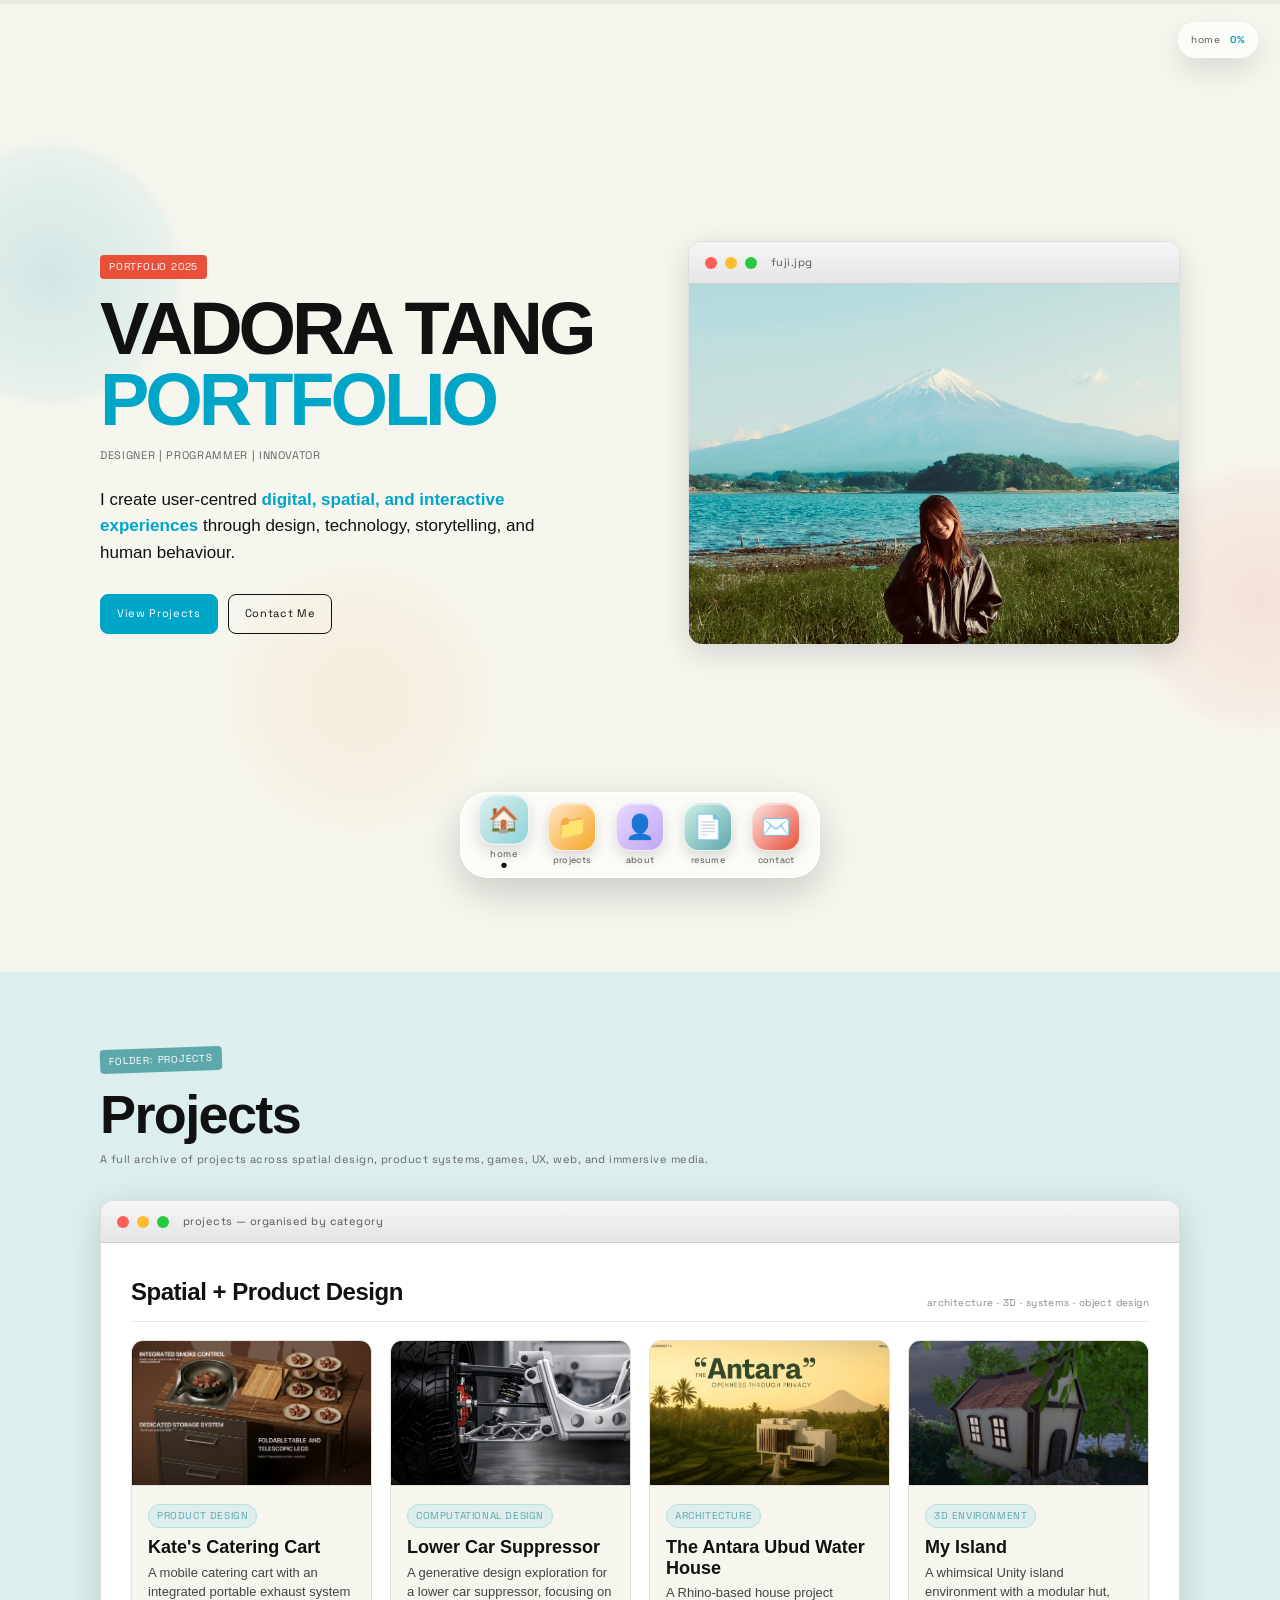
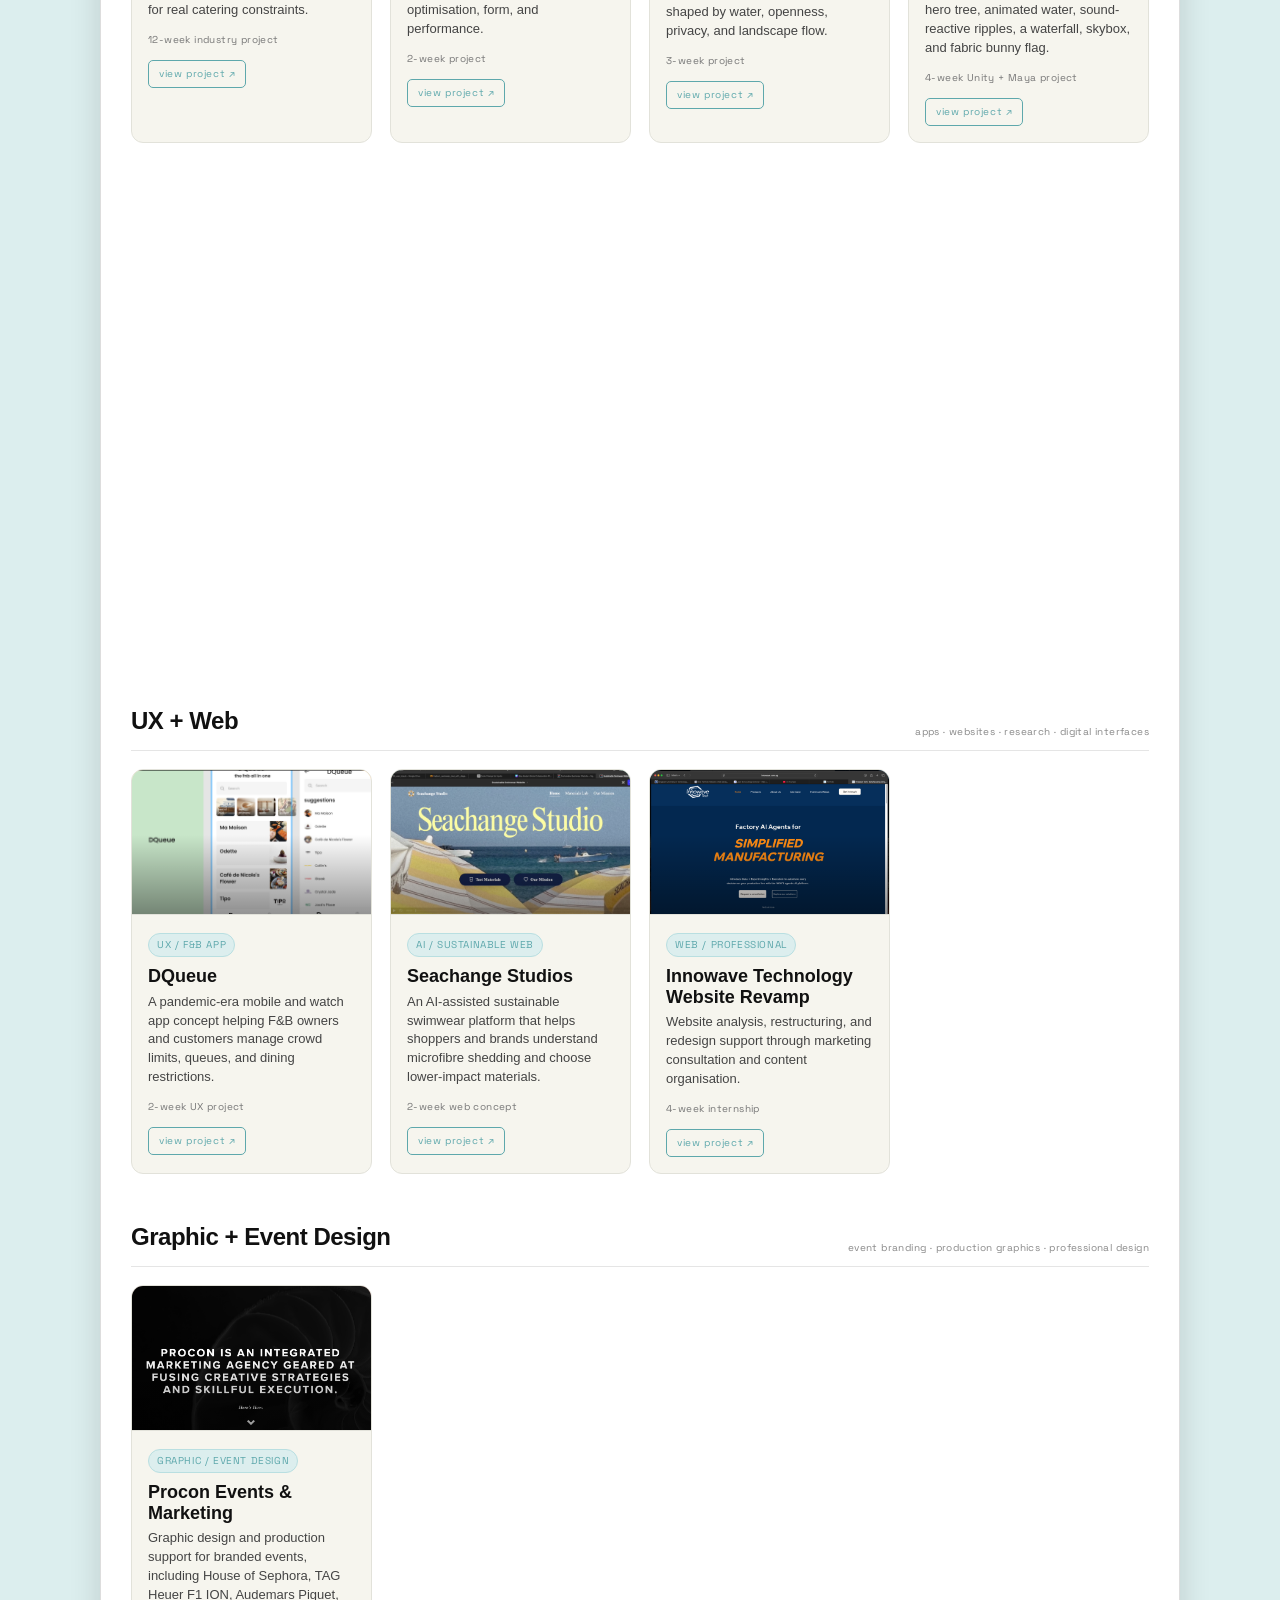
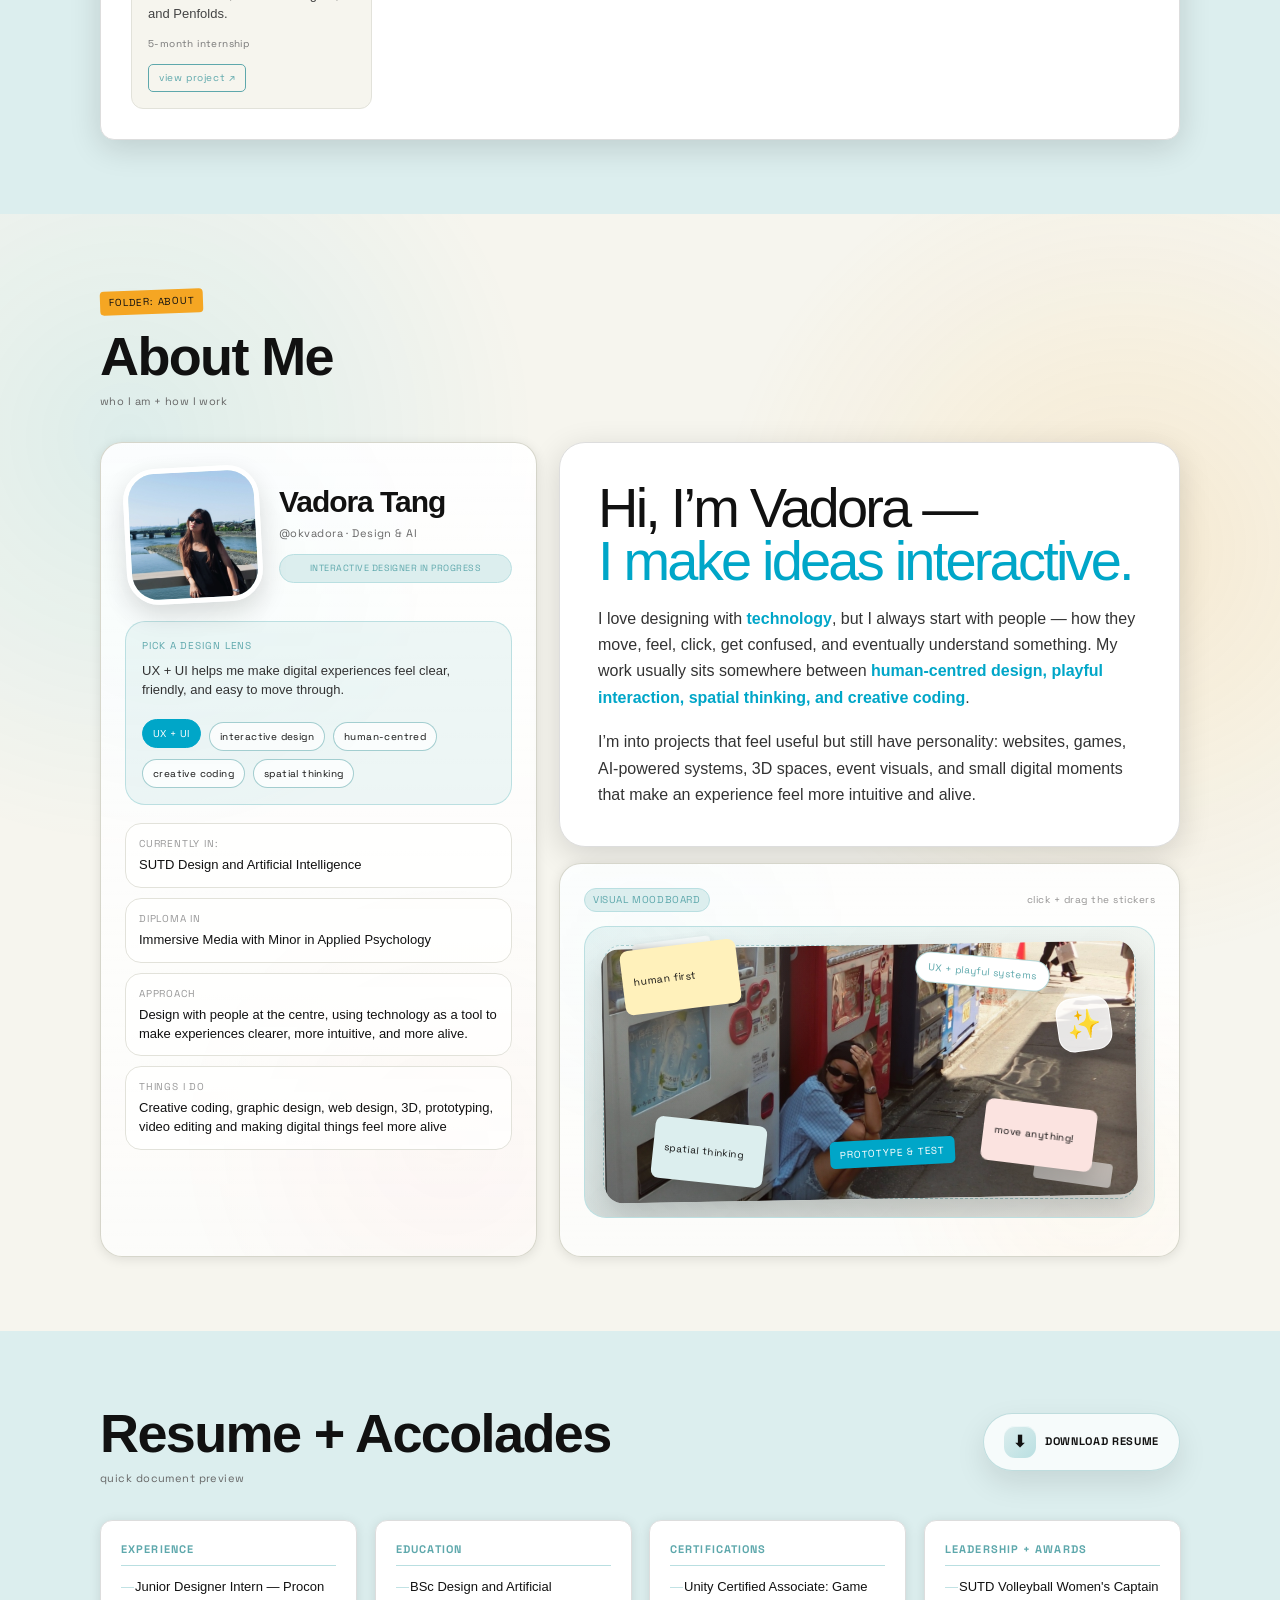
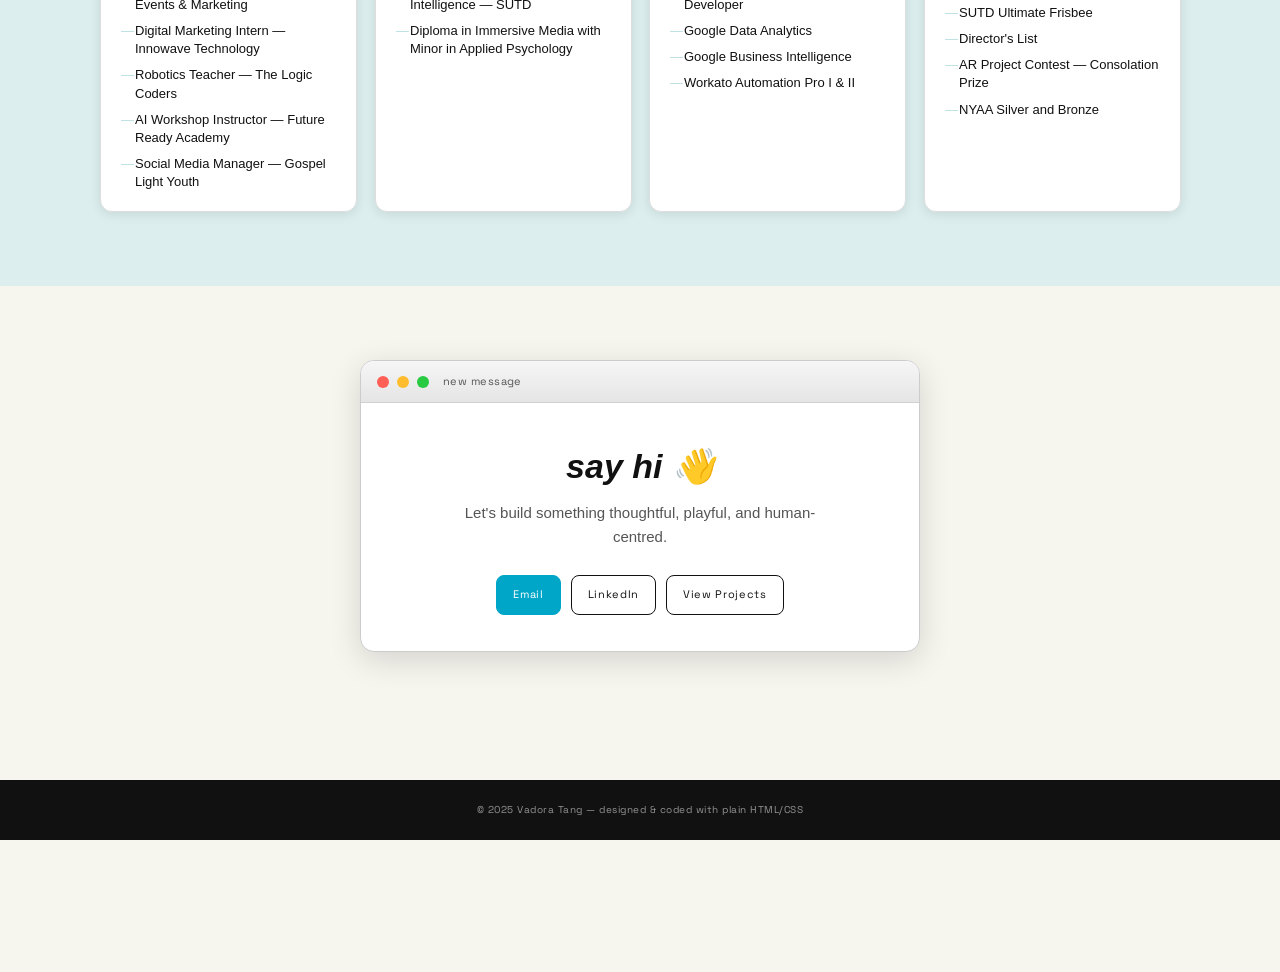
==== index.html @ 0c517195 "file structure change" ====
<!DOCTYPE html>
<html lang="en">
<head>
  <meta charset="UTF-8" />
  <meta name="viewport" content="width=device-width, initial-scale=1.0" />
  <title>Vadora Tang — Portfolio</title>

  <!--
    QUICK EDIT GUIDE
    1. Put your images in a folder called "img" beside this index.html file.
       Example:
       portfolio/
       ├── index.html
       └── img/
           ├── hero.jpg
           ├── kates-catering-cart.jpg
           └── our-lion-city-vr.jpg

    2. Scroll to the bottom of this file and find:
       "EDIT PROJECT CARDS HERE"

    3. To hide a card:
       Change visible: true to visible: false

    4. To control whether the View Project button appears:
       status: "ready" shows the button
       status: "ready" hides the button

    5. To add a picture:
       Change image: "" to image: "img/your-file-name.jpg"

    6. To add a project link:
       Change link: "#" to your URL, PDF, Behance page, GitHub page, or case-study page.

    7. To adjust the first page spacing:
       Search "#home" in the CSS and edit padding-top / padding-bottom / min-height.

    8. To move the fixed dock:
       Search "nav.dock-nav" in the CSS and edit bottom: 42px;

    9. To make the dock stop following the scroll:
       Change position: fixed; to position: sticky;
  -->

  <style>
    @import url("https://fonts.googleapis.com/css2?family=Space+Grotesk:wght@400;500;600;700&display=swap");

    :root {
      --cream: #F6F5EE;
      --ice: #DCEEEE;
      --aqua: #B9DFE1;
      --teal: #5EA8AC;
      --dark: #111111;
      --cyan: #00A6C8;
      --red: #E8503A;
      --orange: #F5A623;
      --radius: 14px;
      --shadow: 0 2px 12px rgba(0,0,0,0.10);
      --shadow-lg: 0 8px 32px rgba(0,0,0,0.14);
      --mono: "Space Grotesk", -apple-system, BlinkMacSystemFont, "SF Pro Text", "Helvetica Neue", Arial, sans-serif;
      --serif: -apple-system, BlinkMacSystemFont, "SF Pro Display", "SF Pro Text", "Helvetica Neue", Arial, sans-serif;
      --body: -apple-system, BlinkMacSystemFont, "SF Pro Text", "Helvetica Neue", Arial, sans-serif;
    }

    * {
      box-sizing: border-box;
      margin: 0;
      padding: 0;
    }

    html {
      scroll-behavior: smooth;
    }

    body {
      background: var(--cream);
      color: var(--dark);
      font-family: var(--body);
      font-size: 15px;
      line-height: 1.6;
      overflow-x: hidden;
    }

    a {
      color: inherit;
      text-decoration: none;
    }

    img {
      max-width: 100%;
      display: block;
    }

    section {
      padding: 74px 0;
    }

    .section-wrap {
      width: min(1080px, calc(100% - 48px));
      margin: 0 auto;
    }

    .mono {
      font-family: var(--mono);
      font-size: 11px;
      letter-spacing: 0.05em;
    }

    .tag {
      display: inline-block;
      width: fit-content;
      font-family: var(--mono);
      font-size: 10px;
      letter-spacing: 0.06em;
      text-transform: uppercase;
      color: var(--teal);
      background: var(--ice);
      border: 1px solid var(--aqua);
      border-radius: 999px;
      padding: 3px 8px;
    }

    .sticker {
      display: inline-block;
      background: var(--red);
      color: white;
      font-family: var(--mono);
      font-size: 10px;
      letter-spacing: 0.08em;
      text-transform: uppercase;
      padding: 4px 9px;
      border-radius: 4px;
      transform: rotate(-2deg);
      margin-bottom: 14px;
    }

    .sticker.orange {
      background: var(--orange);
      color: var(--dark);
    }

    .sticker.teal {
      background: var(--teal);
      color: white;
    }

    /* MAC-STYLE DOCK NAVIGATION
       This dock is fixed, so it follows the user while scrolling through
       Projects, About, Resume, and Contact. */
    body {
      /* Prevent the fixed dock from covering the bottom content */
      padding-bottom: 132px;
    }

    nav.dock-nav {
      position: fixed;
      left: 50%;
      /* Move the dock up/down here */
      bottom: 22px;
      transform: translateX(-50%);
      z-index: 100;
      width: max-content;
      display: flex;
      align-items: end;
      gap: 10px;
      padding: 10px 14px 12px;
      background: rgba(255,255,255,0.58);
      backdrop-filter: blur(22px) saturate(1.25);
      -webkit-backdrop-filter: blur(22px) saturate(1.25);
      border: 1px solid rgba(255,255,255,0.82);
      border-radius: 28px;
      box-shadow: 0 14px 40px rgba(0,0,0,0.18), inset 0 1px 0 rgba(255,255,255,0.7);
    }

    .nav-link {
      position: relative;
      display: grid;
      justify-items: center;
      gap: 5px;
      min-width: 58px;
      color: var(--dark);
      transition: transform 0.18s ease;
    }

    .nav-link:hover,
    .nav-link.active {
      transform: translateY(-7px) scale(1.05);
    }

    .dock-icon {
      width: 48px;
      height: 48px;
      border-radius: 15px;
      display: grid;
      place-items: center;
      font-size: 24px;
      border: 1px solid rgba(255,255,255,0.68);
      box-shadow: 0 6px 14px rgba(0,0,0,0.14), inset 0 1px 0 rgba(255,255,255,0.45);
    }

    .nav-link:nth-child(1) .dock-icon { background: linear-gradient(135deg, #DCEEEE, #8ED4DA); }
    .nav-link:nth-child(2) .dock-icon { background: linear-gradient(135deg, #FFE6C7, #F5A623); }
    .nav-link:nth-child(3) .dock-icon { background: linear-gradient(135deg, #E7D8FF, #BFA6F2); }
    .nav-link:nth-child(4) .dock-icon { background: linear-gradient(135deg, #CDEFE7, #5EA8AC); }
    .nav-link:nth-child(5) .dock-icon { background: linear-gradient(135deg, #FBE3E0, #E8503A); }

    .dock-label {
      font-family: var(--mono);
      font-size: 9px;
      letter-spacing: 0.03em;
      color: rgba(17,17,17,0.72);
      line-height: 1;
    }

    .nav-link.active::after {
      content: "";
      width: 5px;
      height: 5px;
      border-radius: 999px;
      background: var(--dark);
      position: absolute;
      bottom: -8px;
      left: 50%;
      transform: translateX(-50%);
    }

    /* HERO */
    #home {
      /* First page spacing.
         108vh keeps the projects section from showing on first load. */
          padding-top: 24px;
          padding-bottom: 110px;
          min-height: 108vh;
          display: flex;
          align-items: center;
    }

    .hero-grid {
      display: grid;
      grid-template-columns: 1.05fr 0.95fr;
      gap: 44px;
      align-items: center;
    }

    .hero-name {
      font-family: var(--serif);
      font-size: clamp(38px, 7vw, 74px);
      line-height: 0.96;
      letter-spacing: -0.055em;
      text-transform: uppercase;
      font-weight: 800;
    }

    .hero-name span {
      display: block;
      color: var(--cyan);
      font-style: normal;
      font-weight: 800;
    }

    .hero-kicker {
      margin: 12px 0 22px;
      color: #666;
      font-family: var(--mono);
      font-size: 11px;
      letter-spacing: 0.06em;
      text-transform: uppercase;
    }

    .hero-copy {
      max-width: 440px;
      font-size: 17px;
      line-height: 1.55;
    }

    .hero-copy strong {
      color: var(--cyan);
      font-weight: 800;
    }

    .hero-actions {
      display: flex;
      flex-wrap: wrap;
      gap: 10px;
      margin-top: 28px;
    }

    .btn {
      display: inline-block;
      border: 1.5px solid var(--dark);
      border-radius: 8px;
      padding: 10px 16px;
      font-family: var(--mono);
      font-size: 11px;
      letter-spacing: 0.06em;
      transition: all 0.18s;
    }

    .btn:hover {
      transform: translateY(-2px);
      box-shadow: var(--shadow);
    }

    .btn.primary {
      background: var(--cyan);
      color: white;
      border-color: var(--cyan);
    }

    .hero-window {
      background: white;
      border: 1px solid #ddd;
      border-radius: var(--radius);
      overflow: hidden;
      box-shadow: var(--shadow-lg);
      transform: rotate(1deg);
    }

    .window-bar {
      height: 42px;
      background: linear-gradient(180deg, #f6f6f6 0%, #e5e5e5 100%);
      border-bottom: 1px solid #d0d0d0;
      display: flex;
      align-items: center;
      gap: 8px;
      padding: 0 16px;
    }

    .dot {
      width: 12px;
      height: 12px;
      border-radius: 50%;
      display: inline-block;
    }

    .red { background: #FF5F57; }
    .yellow { background: #FFBD2E; }
    .green { background: #28CA41; }

    .window-title {
      margin-left: 6px;
      color: #555;
      font-family: var(--mono);
      font-size: 11px;
      letter-spacing: 0.04em;
    }

    .hero-image-placeholder {
      min-height: 360px;
      background:
        radial-gradient(circle at 20% 20%, rgba(0,166,200,0.18), transparent 30%),
        radial-gradient(circle at 70% 65%, rgba(232,80,58,0.18), transparent 30%),
        linear-gradient(135deg, var(--ice), var(--aqua));
      background-size: cover;
      background-position: center;
      display: flex;
      align-items: center;
      justify-content: center;
      text-align: center;
      padding: 28px;
      color: var(--teal);
      font-family: var(--mono);
      font-size: 12px;
      letter-spacing: 0.05em;
    }

    .hero-image-placeholder.has-image {
      color: transparent;
    }

    /* PROJECTS */
    #projects {
      background: var(--ice);
    }

    .section-heading {
      font-family: var(--serif);
      font-size: clamp(30px, 4.5vw, 54px);
      line-height: 1.05;
      letter-spacing: -0.03em;
      margin-bottom: 8px;
    }

    .section-sub {
      color: #666;
      font-family: var(--mono);
      font-size: 11px;
      letter-spacing: 0.04em;
      margin-bottom: 32px;
    }

    .finder-window {
      background: white;
      border: 1px solid #ddd;
      border-radius: var(--radius);
      overflow: hidden;
      box-shadow: var(--shadow-lg);
    }

    .finder-body {
      padding: 30px;
    }

    .project-category {
      margin-bottom: 44px;
    }

    .project-category:last-child {
      margin-bottom: 0;
    }

    .category-title-row {
      display: flex;
      align-items: end;
      justify-content: space-between;
      gap: 18px;
      border-bottom: 1px solid #e5e5e5;
      padding-bottom: 10px;
      margin-bottom: 18px;
    }

    .category-title {
      font-family: var(--serif);
      font-size: 24px;
      letter-spacing: -0.02em;
    }

    .category-note {
      color: #888;
      font-family: var(--mono);
      font-size: 10px;
      letter-spacing: 0.04em;
      text-align: right;
    }

    .cards-grid {
      display: grid;
      grid-template-columns: repeat(auto-fill, minmax(235px, 1fr));
      gap: 18px;
    }

    .project-card {
      background: var(--cream);
      border: 1px solid #e2e2da;
      border-radius: 12px;
      overflow: hidden;
      transition: box-shadow 0.18s, transform 0.18s;
    }

    .project-card:hover {
      transform: translateY(-3px);
      box-shadow: var(--shadow);
    }

    .card-img {
      min-height: 120px;
      padding: 16px;
      display: flex;
      align-items: flex-end;
      border-bottom: 1px solid #e2e2da;
      background: var(--fallback-bg, linear-gradient(135deg, var(--ice), var(--aqua)));
      position: relative;
      overflow: hidden;
    }

    .card-img.has-image {
      min-height: 145px;
    }

    .card-img img {
      position: absolute;
      inset: 0;
      width: 100%;
      height: 100%;
      object-fit: cover;
    }

    .card-img.has-image::after {
      content: "";
      position: absolute;
      inset: 0;
      background: linear-gradient(180deg, transparent 45%, rgba(0,0,0,0.42));
      pointer-events: none;
    }

    .card-body {
      padding: 16px;
    }

    .card-title {
      margin: 9px 0 6px;
      font-family: var(--serif);
      font-size: 18px;
      line-height: 1.15;
    }

    .card-desc {
      color: #444;
      font-size: 13px;
      line-height: 1.45;
      margin-bottom: 12px;
    }

    .card-meta {
      color: #777;
      font-family: var(--mono);
      font-size: 10px;
      letter-spacing: 0.04em;
      margin-bottom: 12px;
    }

    .open-file-btn {
      display: inline-block;
      font-family: var(--mono);
      font-size: 10px;
      letter-spacing: 0.06em;
      color: var(--teal);
      border: 1px solid var(--teal);
      border-radius: 5px;
      padding: 5px 10px;
      transition: all 0.16s;
    }

    .open-file-btn:hover {
      background: var(--teal);
      color: white;
    }

    .hidden-project,
    .project-card[data-visible="false"] {
      display: none !important;
    }

    /* ABOUT */
    #about {
      background:
        radial-gradient(circle at 10% 20%, rgba(0,166,200,0.10), transparent 28%),
        radial-gradient(circle at 88% 30%, rgba(245,166,35,0.14), transparent 30%),
        var(--cream);
    }

    .about-layout {
      display: grid;
      grid-template-columns: minmax(320px, 0.95fr) minmax(0, 1.35fr);
      gap: 22px;
      align-items: stretch;
    }

    .about-card {
      background: rgba(255,255,255,0.78);
      border: 1px solid rgba(210,210,198,0.9);
      border-radius: 22px;
      box-shadow: var(--shadow);
      padding: 24px;
      transition: transform 0.2s ease, box-shadow 0.2s ease, border-color 0.2s ease;
    }

    .about-card:hover {
      transform: translateY(-5px) rotate(-0.4deg);
      box-shadow: 0 16px 34px rgba(0,0,0,0.12);
      border-color: var(--aqua);
    }

    .profile-card {
      display: grid;
      gap: 18px;
      align-content: start;
      background:
        linear-gradient(180deg, rgba(255,255,255,0.92), rgba(255,255,255,0.68)),
        radial-gradient(circle at 15% 15%, rgba(0,166,200,0.18), transparent 35%),
        radial-gradient(circle at 80% 86%, rgba(232,80,58,0.12), transparent 35%);
    }

    .profile-top {
      display: grid;
      grid-template-columns: 136px minmax(0, 1fr);
      gap: 18px;
      align-items: center;
    }

    .profile-info {
      min-width: 0;
      display: flex;
      flex-direction: column;
      justify-content: center;
      align-items: flex-start;
    }

    .avatar {
      width: 136px;
      height: 136px;
      border-radius: 32px;
      background: linear-gradient(135deg, var(--ice), var(--aqua));
      border: 5px solid white;
      box-shadow: 0 10px 26px rgba(0,0,0,0.14);
      display: grid;
      place-items: center;
      font-size: 52px;
      transform: rotate(-3deg);
      overflow: hidden;
      flex-shrink: 0;
    }

    .avatar img {
      width: 100%;
      height: 100%;
      object-fit: cover;
      display: block;
    }

    .about-card h3 {
      font-family: var(--serif);
      font-size: 30px;
      line-height: 1;
      letter-spacing: -0.035em;
      margin-bottom: 8px;
    }

    .profile-line {
      color: #666;
      font-family: var(--mono);
      font-size: 11px;
      letter-spacing: 0.04em;
      margin-bottom: 12px;
      white-space: nowrap;
    }

    .profile-top .tag {
      width: 100%;
      max-width: 252px;
      text-align: center;
      font-size: 9px;
      line-height: 1.45;
      letter-spacing: 0.055em;
      padding: 7px 10px;
      white-space: normal;
    }

    .profile-blurb {
      background: rgba(246,245,238,0.82);
      border: 1px solid rgba(226,226,218,0.95);
      border-radius: 18px;
      padding: 16px;
      font-size: 14px;
      line-height: 1.5;
      color: #333;
    }

    .profile-blurb strong {
      color: var(--cyan);
    }

    .idea-board {
      background: rgba(220,238,238,0.52);
      border: 1px solid rgba(185,223,225,0.95);
      border-radius: 20px;
      padding: 16px;
    }

    .idea-board-title {
      color: var(--teal);
      font-family: var(--mono);
      font-size: 10px;
      letter-spacing: 0.09em;
      text-transform: uppercase;
      margin-bottom: 8px;
    }

    .idea-board-copy {
      min-height: 48px;
      color: #333;
      font-size: 13px;
      line-height: 1.45;
      margin-bottom: 12px;
    }

    .profile-chips {
      display: flex;
      flex-wrap: wrap;
      gap: 8px;
    }

    .profile-chip {
      appearance: none;
      border: 1px solid rgba(94,168,172,0.55);
      background: rgba(255,255,255,0.72);
      color: var(--dark);
      border-radius: 999px;
      padding: 7px 10px;
      font-family: var(--mono);
      font-size: 10px;
      letter-spacing: 0.04em;
      cursor: pointer;
      transition: transform 0.18s ease, background 0.18s ease, color 0.18s ease, border-color 0.18s ease;
    }

    .profile-chip:hover,
    .profile-chip.is-active {
      transform: translateY(-3px);
      background: var(--cyan);
      color: white;
      border-color: var(--cyan);
    }

    .profile-facts {
      display: grid;
      gap: 10px;
    }

    .fact-row {
      background: rgba(255,255,255,0.72);
      border: 1px solid #e2e2da;
      border-radius: 16px;
      padding: 12px 13px;
    }

    .fact-label,
    .spec-label {
      color: #999;
      font-family: var(--mono);
      font-size: 10px;
      letter-spacing: 0.08em;
      text-transform: uppercase;
      margin-bottom: 4px;
    }

    .fact-value,
    .spec-value {
      font-size: 13px;
      line-height: 1.45;
    }

    .about-status {
      display: grid;
      grid-template-columns: repeat(2, minmax(0, 1fr));
      gap: 10px;
    }

    .status-pill {
      display: flex;
      align-items: center;
      justify-content: space-between;
      gap: 12px;
      padding: 10px 12px;
      border-radius: 16px;
      background: rgba(220,238,238,0.64);
      border: 1px solid rgba(185,223,225,0.95);
      font-family: var(--mono);
      font-size: 10px;
      color: rgba(17,17,17,0.72);
    }

    .status-pill.wide {
      grid-column: 1 / -1;
    }

    .status-dot {
      width: 9px;
      height: 9px;
      border-radius: 999px;
      background: var(--cyan);
      box-shadow: 0 0 0 5px rgba(0,166,200,0.12);
      flex: 0 0 auto;
    }

    .about-main {
      display: grid;
      grid-template-rows: auto 1fr;
      gap: 16px;
      height: 100%;
    }

    .about-hello {
      background: white;
      border: 1px solid #ddd;
      border-radius: 26px;
      box-shadow: var(--shadow-lg);
      padding: clamp(24px, 4vw, 38px);
      position: relative;
      overflow: hidden;
    }

/*     .about-hello::after {
      content: "click the chips on the left";
      position: absolute;
      right: 22px;
      bottom: 18px;
      color: rgba(17,17,17,0.18);
      font-family: var(--mono);
      font-size: 10px;
      letter-spacing: 0.08em;
      text-transform: uppercase;
    } */

    .about-intro-title {
      font-family: var(--serif);
      font-size: clamp(32px, 4.6vw, 56px);
      line-height: 0.95;
      letter-spacing: -0.05em;
      margin-bottom: 18px;
    }

    .about-intro-title span {
      color: var(--cyan);
      display: block;
    }

    .about-bio {
      color: #333;
      max-width: 720px;
      font-size: 16px;
      line-height: 1.65;
      margin-bottom: 18px;
    }

    .about-bio:last-child {
      margin-bottom: 0;
    }

    .about-bio strong {
      color: var(--cyan);
    }

    .process-intro {
      display: flex;
      align-items: end;
      justify-content: space-between;
      gap: 16px;
      padding: 0 4px;
    }

    .process-note {
      color: #666;
      font-family: var(--mono);
      font-size: 10px;
      letter-spacing: 0.04em;
      text-align: right;
    }

    .about-bento {
      display: grid;
      grid-template-columns: repeat(2, minmax(0, 1fr));
      gap: 14px;
    }

    .process-card {
      min-height: 156px;
      display: flex;
      flex-direction: column;
      justify-content: space-between;
      position: relative;
      overflow: hidden;
      cursor: default;
    }

    .process-card::before {
      content: "";
      position: absolute;
      inset: auto -30px -42px auto;
      width: 96px;
      height: 96px;
      border-radius: 999px;
      background: rgba(0,166,200,0.10);
    }

    .process-icon {
      font-size: 28px;
      margin-bottom: 10px;
    }

    .process-card h4 {
      font-family: var(--serif);
      font-size: 21px;
      line-height: 1.05;
      letter-spacing: -0.02em;
      margin-bottom: 8px;
    }

    .process-card p {
      color: #555;
      font-size: 13px;
      line-height: 1.45;
      max-width: 240px;
    }

    /* ABOUT SCRAPBOOK OPTION C */
    .scrapbook-card {
      min-height: 380px;
      display: grid;
      grid-template-rows: auto 1fr auto;
      gap: 14px;
      position: relative;
      overflow: hidden;
      background:
        linear-gradient(180deg, rgba(255,255,255,0.90), rgba(255,255,255,0.68)),
        radial-gradient(circle at 14% 16%, rgba(0,166,200,0.16), transparent 34%),
        radial-gradient(circle at 86% 80%, rgba(245,166,35,0.18), transparent 34%);
    }

    .scrapbook-header {
      display: flex;
      align-items: center;
      justify-content: space-between;
      gap: 12px;
    }

    .scrapbook-hint {
      color: rgba(17,17,17,0.45);
      font-family: var(--mono);
      font-size: 10px;
      letter-spacing: 0.05em;
      text-align: right;
    }

    .scrapbook-frame {
      position: relative;
      min-height: 292px;
      border-radius: 22px;
      overflow: hidden;
      border: 1px solid rgba(185,223,225,0.95);
      background:
        linear-gradient(135deg, rgba(220,238,238,0.88), rgba(246,245,238,0.92)),
        repeating-linear-gradient(45deg, rgba(255,255,255,0.32) 0 9px, transparent 9px 18px);
      isolation: isolate;
    }

    .scrapbook-frame::after {
      content: "";
      position: absolute;
      inset: 0;
      z-index: 2;
      pointer-events: none;
      background:
        radial-gradient(circle at 16% 18%, rgba(255,255,255,0.28), transparent 28%),
        linear-gradient(180deg, rgba(255,255,255,0.04), rgba(17,17,17,0.08));
    }

    .scrapbook-placeholder {
      position: absolute;
      inset: 18px;
      z-index: 0;
      display: grid;
      place-items: center;
      text-align: center;
      border: 1.5px dashed rgba(94,168,172,0.55);
      border-radius: 18px;
      color: rgba(94,168,172,0.75);
      font-family: var(--mono);
      font-size: 11px;
      letter-spacing: 0.05em;
      line-height: 1.6;
      background: rgba(255,255,255,0.32);
    }

    .scrapbook-placeholder span {
      color: rgba(17,17,17,0.38);
    }

    .scrapbook-main-image {
      position: absolute;
      inset: 18px;
      z-index: 1;
      width: calc(100% - 36px);
      height: calc(100% - 36px);
      object-fit: cover;
      border-radius: 18px;
      box-shadow: 0 16px 30px rgba(0,0,0,0.16);
      transform: rotate(-1deg);
      pointer-events: none;
    }

    .scrapbook-tape {
      position: absolute;
      z-index: 6;
      width: 78px;
      height: 24px;
      border-radius: 4px;
      background: rgba(255,255,255,0.52);
      box-shadow: 0 2px 8px rgba(0,0,0,0.08);
      backdrop-filter: blur(4px);
      -webkit-backdrop-filter: blur(4px);
      pointer-events: none;
    }

    .scrapbook-tape.one {
      top: 13px;
      left: 48px;
      transform: rotate(-7deg);
    }

    .scrapbook-tape.two {
      right: 42px;
      bottom: 34px;
      transform: rotate(8deg);
    }

    .scrap-sticker {
      position: absolute;
      top: var(--y);
      left: var(--x);
      z-index: 7;
      transform: rotate(var(--r));
      appearance: none;
      border: 0;
      cursor: grab;
      user-select: none;
      touch-action: none;
      box-shadow: 0 8px 18px rgba(0,0,0,0.13);
      transition:
        transform 0.18s ease,
        box-shadow 0.18s ease,
        filter 0.18s ease;
    }

    .scrap-sticker:hover,
    .scrap-sticker.is-active {
      transform: rotate(var(--r)) translateY(-4px) scale(1.04);
      box-shadow: 0 14px 26px rgba(0,0,0,0.18);
      filter: saturate(1.06);
    }

    .scrap-sticker:active {
      cursor: grabbing;
    }

    .scrap-note {
      width: 112px;
      min-height: 62px;
      padding: 12px 11px;
      border-radius: 8px;
      background: #FFF1BE;
      color: var(--dark);
      font-family: var(--mono);
      font-size: 10px;
      line-height: 1.25;
      letter-spacing: 0.04em;
      text-align: left;
    }

    .scrap-note.blue {
      background: #DCEEEE;
    }

    .scrap-note.peach {
      background: #FBE3E0;
    }

    .scrap-bubble {
      padding: 8px 12px;
      border-radius: 999px;
      background: white;
      border: 1px solid rgba(94,168,172,0.45);
      color: var(--teal);
      font-family: var(--mono);
      font-size: 10px;
      letter-spacing: 0.04em;
    }

    .scrap-stamp {
      padding: 7px 10px;
      border-radius: 5px;
      background: var(--cyan);
      color: white;
      font-family: var(--mono);
      font-size: 10px;
      letter-spacing: 0.08em;
      text-transform: uppercase;
    }

    .scrap-emoji {
      width: 54px;
      height: 54px;
      display: grid;
      place-items: center;
      border-radius: 16px;
      background: rgba(255,255,255,0.86);
      font-size: 28px;
      border: 1px solid rgba(255,255,255,0.85);
    }

    .scrapbook-caption {
      display: flex;
      align-items: center;
      justify-content: space-between;
      gap: 14px;
      padding: 12px 13px;
      border-radius: 16px;
      background: rgba(220,238,238,0.58);
      border: 1px solid rgba(185,223,225,0.85);
    }

    .scrapbook-caption p {
      color: #333;
      font-size: 13px;
      line-height: 1.45;
    }

    .scrapbook-caption strong {
      color: var(--cyan);
    }

    .scrapbook-caption .mono {
      color: rgba(17,17,17,0.42);
      flex: 0 0 auto;
    }

    .spec-grid,
    .about-chips,
    .about-chip,
    .spec-item {
      /* Older layout classes kept here safely in case you reuse them later. */
    }

    /* RESUME */

    .resume-header {
      display: flex;
      align-items: flex-start;
      justify-content: space-between;
      gap: 24px;
      margin-bottom: 32px;
    }

    .resume-heading-block {
      min-width: 0;
    }

    .resume-header .section-heading {
      margin-bottom: 8px;
    }

    .resume-header .section-sub {
      margin-bottom: 0;
    }

    .resume-download-wrap {
      display: flex;
      justify-content: flex-end;
      flex-shrink: 0;
      padding-top: 8px;
    }

    .resume-download-btn {
      display: inline-flex;
      align-items: center;
      justify-content: center;
      gap: 9px;
      padding: 12px 20px;
      border-radius: 999px;
      background: rgba(255,255,255,0.74);
      border: 1px solid rgba(94,168,172,0.36);
      color: var(--dark);
      font-family: var(--mono);
      font-size: 11px;
      font-weight: 700;
      letter-spacing: 0.06em;
      text-transform: uppercase;
      box-shadow: 0 12px 30px rgba(0,0,0,0.10);
      backdrop-filter: blur(16px) saturate(1.18);
      -webkit-backdrop-filter: blur(16px) saturate(1.18);
      transition: transform 0.2s ease, box-shadow 0.2s ease, background 0.2s ease, border-color 0.2s ease;
    }

    .resume-download-btn:hover {
      transform: translateY(-3px);
      background: rgba(255,255,255,0.94);
      border-color: var(--teal);
      box-shadow: 0 18px 40px rgba(0,0,0,0.14);
    }

    .resume-download-icon {
      width: 32px;
      height: 32px;
      display: grid;
      place-items: center;
      border-radius: 11px;
      background: linear-gradient(135deg, var(--ice), var(--aqua));
      font-size: 16px;
      box-shadow: inset 0 1px 0 rgba(255,255,255,0.6);
    }

    #resume {
      background: var(--ice);
    }

    .resume-grid {
      display: grid;
      grid-template-columns: repeat(auto-fit, minmax(220px, 1fr));
      gap: 18px;
    }

    .resume-box {
      background: white;
      border: 1px solid #ddd;
      border-radius: 12px;
      box-shadow: var(--shadow);
      padding: 20px;
    }

    .resume-box h3 {
      color: var(--teal);
      font-family: var(--mono);
      font-size: 11px;
      letter-spacing: 0.1em;
      text-transform: uppercase;
      border-bottom: 1px solid var(--aqua);
      padding-bottom: 6px;
      margin-bottom: 12px;
    }

    .resume-list {
      list-style: none;
      display: flex;
      flex-direction: column;
      gap: 8px;
    }

    .resume-list li {
      position: relative;
      padding-left: 14px;
      font-size: 13px;
      line-height: 1.4;
    }

    .resume-list li::before {
      content: "—";
      position: absolute;
      left: 0;
      color: var(--aqua);
    }

    /* CONTACT */
    #contact {
      background: var(--cream);
      padding-bottom: 10%;
    }

    .mail-popup {
      max-width: 560px;
      margin: 0 auto;
      background: white;
      border: 1px solid #ccc;
      border-radius: var(--radius);
      overflow: hidden;
      box-shadow: var(--shadow-lg);
    }

    .mail-body {
      padding: 36px;
      text-align: center;
    }

    .mail-heading {
      font-family: var(--serif);
      font-size: 34px;
      font-style: italic;
      margin-bottom: 8px;
    }

    .mail-sub {
      color: #555;
      margin: 0 auto 26px;
      max-width: 380px;
    }

    .contact-btns {
      display: flex;
      flex-wrap: wrap;
      justify-content: center;
      gap: 10px;
    }

    footer {
      background: var(--dark);
      color: rgba(255,255,255,0.55);
      text-align: center;
      padding: 22px;
      font-family: var(--mono);
      font-size: 10px;
      letter-spacing: 0.05em;
    }



    /* SCROLL INTERACTIONS */
    .scroll-progress {
      position: fixed;
      top: 0;
      left: 0;
      width: 100%;
      height: 4px;
      z-index: 250;
      background: rgba(17,17,17,0.06);
      pointer-events: none;
    }

    .scroll-progress span {
      display: block;
      width: 100%;
      height: 100%;
      transform: scaleX(0);
      transform-origin: left center;
      background: linear-gradient(90deg, var(--cyan), var(--teal), var(--orange), var(--red));
      box-shadow: 0 0 18px rgba(0,166,200,0.35);
      will-change: transform;
    }

    .scroll-status {
      position: fixed;
      right: 22px;
      top: 22px;
      z-index: 120;
      display: flex;
      align-items: center;
      gap: 10px;
      padding: 9px 12px;
      border: 1px solid rgba(255,255,255,0.78);
      border-radius: 999px;
      background: rgba(255,255,255,0.64);
      backdrop-filter: blur(18px) saturate(1.25);
      -webkit-backdrop-filter: blur(18px) saturate(1.25);
      box-shadow: 0 12px 30px rgba(0,0,0,0.12);
      font-family: var(--mono);
      font-size: 10px;
      letter-spacing: 0.05em;
      color: rgba(17,17,17,0.72);
      pointer-events: none;
    }

    .scroll-status strong {
      color: var(--cyan);
      font-weight: 800;
    }

    .scroll-orb {
      position: fixed;
      z-index: -1;
      width: 260px;
      height: 260px;
      border-radius: 999px;
      filter: blur(4px);
      opacity: 0.35;
      pointer-events: none;
      will-change: transform;
      mix-blend-mode: multiply;
    }

    .scroll-orb-one {
      top: 16%;
      left: -80px;
      background: radial-gradient(circle, rgba(0,166,200,0.42), rgba(0,166,200,0));
    }

    .scroll-orb-two {
      top: 52%;
      right: -110px;
      background: radial-gradient(circle, rgba(232,80,58,0.32), rgba(232,80,58,0));
    }

    .scroll-orb-three {
      bottom: 8%;
      left: 18%;
      background: radial-gradient(circle, rgba(245,166,35,0.26), rgba(245,166,35,0));
    }

    .reveal {
      opacity: 0;
      transform: translateY(28px);
      transition:
        opacity 0.72s cubic-bezier(.2,.7,.2,1),
        transform 0.72s cubic-bezier(.2,.7,.2,1),
        filter 0.72s cubic-bezier(.2,.7,.2,1);
      transition-delay: var(--delay, 0ms);
      filter: blur(4px);
      will-change: transform, opacity, filter;
    }

    .reveal.is-visible {
      opacity: 1;
      transform: translateY(0);
      filter: blur(0);
    }

    .project-card.reveal.is-visible:hover {
      transform: translateY(-6px) scale(1.012);
      box-shadow: 0 15px 34px rgba(0,0,0,0.13);
    }

    .project-card .card-img::before {
      content: "";
      position: absolute;
      inset: -40%;
      z-index: 1;
      background: linear-gradient(110deg, transparent 30%, rgba(255,255,255,0.36), transparent 70%);
      transform: translateX(-72%) rotate(8deg);
      transition: transform 0.75s ease;
      pointer-events: none;
    }

    .project-card:hover .card-img::before {
      transform: translateX(72%) rotate(8deg);
    }

    .hero-window,
    .finder-window,
    .mail-popup {
      will-change: transform;
    }

    .hero-window {
      transform: rotate(1deg) translateY(var(--hero-y, 0px));
    }

    .finder-window {
      transform: translateY(var(--finder-y, 0px));
    }

    .mail-popup {
      transform: translateY(var(--mail-y, 0px));
    }

    .dock-nav {
      transform: translateX(-50%) translateY(var(--dock-y, 0px)) scale(var(--dock-scale, 1));
      transition: transform 0.22s ease, background 0.22s ease, box-shadow 0.22s ease;
    }

    .dock-nav.is-scrolling {
      --dock-scale: 0.965;
      background: rgba(255,255,255,0.74);
      box-shadow: 0 18px 46px rgba(0,0,0,0.2), inset 0 1px 0 rgba(255,255,255,0.75);
    }

    @media (max-width: 760px) {
      .scroll-status {
        top: auto;
        right: 14px;
        bottom: 108px;
        font-size: 9px;
        padding: 7px 10px;
      }

      .scroll-orb {
        width: 190px;
        height: 190px;
      }
    }

    @media (prefers-reduced-motion: reduce) {
      html { scroll-behavior: auto; }
      .reveal,
      .reveal.is-visible,
      .hero-window,
      .finder-window,
      .mail-popup,
      .scroll-orb,
      .dock-nav {
        transition: none !important;
        transform: none !important;
        filter: none !important;
      }
      .reveal { opacity: 1 !important; }
      .scroll-progress span { transform: none !important; }
    }

    @media (max-width: 760px) {
      body {
        padding-bottom: 118px;
      }

      nav.dock-nav {
        bottom: 16px;
        width: calc(100% - 22px);
        max-width: 420px;
        justify-content: space-between;
        gap: 4px;
        padding: 9px 10px 11px;
        border-radius: 24px;
      }

      .nav-link {
        min-width: 50px;
      }

      .dock-icon {
        width: 42px;
        height: 42px;
        border-radius: 13px;
        font-size: 21px;
      }

      .dock-label {
        font-size: 8px;
      }

      section {
        padding: 60px 0;
      }

      .section-wrap {
        width: min(100% - 32px, 1080px);
      }

      .resume-header {
        display: block;
        margin-bottom: 28px;
      }

      .resume-download-wrap {
        justify-content: flex-start;
        padding-top: 16px;
      }

      .hero-grid,
      .about-layout {
        grid-template-columns: 1fr;
      }

      #home {
        padding-top: 24px;
        padding-bottom: 18px;
        min-height: auto;
      }

      .hero-window {
        transform: none;
      }

      .hero-image-placeholder {
        min-height: 240px;
      }

      .finder-body {
        padding: 20px;
      }

      .category-title-row {
        display: block;
      }

      .category-note {
        margin-top: 4px;
        text-align: left;
      }

      .profile-top {
        grid-template-columns: 112px minmax(0, 1fr);
        gap: 14px;
      }

      .avatar {
        width: 112px;
        height: 112px;
        border-radius: 28px;
      }

      .profile-line {
        white-space: normal;
      }

      .profile-top .tag {
        max-width: 100%;
        font-size: 8.5px;
      }

      .about-bento,
      .profile-facts,
      .about-status {
        grid-template-columns: 1fr;
      }

      .process-intro {
        display: block;
      }

      .process-note {
        margin-top: 6px;
        text-align: left;
      }

      .scrapbook-card {
        min-height: 360px;
      }

      .scrapbook-header,
      .scrapbook-caption {
        align-items: flex-start;
        flex-direction: column;
      }

      .scrapbook-frame {
        min-height: 300px;
      }

      .scrap-note {
        width: 100px;
        min-height: 56px;
        font-size: 9px;
      }

      .scrap-bubble,
      .scrap-stamp {
        font-size: 9px;
      }

      .scrap-emoji {
        width: 48px;
        height: 48px;
        font-size: 24px;
      }
    }
  </style>
</head>

<body>

  <div class="scroll-progress" aria-hidden="true"><span id="scrollProgress"></span></div>
  <div class="scroll-status" aria-hidden="true">
    <span id="scrollSection">home</span>
    <strong id="scrollPercent">0%</strong>
  </div>
  <div class="scroll-orb scroll-orb-one" data-speed="0.10" aria-hidden="true"></div>
  <div class="scroll-orb scroll-orb-two" data-speed="0.16" aria-hidden="true"></div>
  <div class="scroll-orb scroll-orb-three" data-speed="0.07" aria-hidden="true"></div>

  <!-- HOME -->
  <section id="home">
    <div class="section-wrap hero-grid">
      <div>
        <span class="sticker">portfolio 2025</span>
        <h1 class="hero-name">Vadora Tang <span>Portfolio</span></h1>
        <p class="hero-kicker">Designer | Programmer | Innovator</p>
        <p class="hero-copy">
          I create user-centred <strong>digital, spatial, and interactive experiences</strong>
          through design, technology, storytelling, and human behaviour.
        </p>

        <div class="hero-actions">
          <a href="#projects" class="btn primary">View Projects</a>
          <a href="#contact" class="btn">Contact Me</a>
        </div>
      </div>

      <div class="hero-window">
        <div class="window-bar">
          <span class="dot red"></span>
          <span class="dot yellow"></span>
          <span class="dot green"></span>
          <span class="window-title">fuji.jpg</span>
        </div>

        <!-- HERO IMAGE:
             Put your hero image inside the img folder.
             Then scroll to the bottom and set:
             const HERO_IMAGE = "img/hero.jpg";
        -->
        <div class="hero-image-placeholder" id="heroImage">
          [ replace this with your hero image later ]
        </div>
      </div>
    </div>
  </section>

  <!-- MAC-STYLE DOCK NAVIGATION
       Edit these icons/text if you want a different dock look.
       This is fixed, so users can navigate while scrolling through all sections. -->
  <nav class="dock-nav" aria-label="Main navigation">
    <a href="#home" class="nav-link" aria-label="Home">
      <span class="dock-icon">🏠</span>
      <span class="dock-label">home</span>
    </a>
    <a href="#projects" class="nav-link" aria-label="Projects">
      <span class="dock-icon">📁</span>
      <span class="dock-label">projects</span>
    </a>
    <a href="#about" class="nav-link" aria-label="About">
      <span class="dock-icon">👤</span>
      <span class="dock-label">about</span>
    </a>
    <a href="#resume" class="nav-link" aria-label="Resume">
      <span class="dock-icon">📄</span>
      <span class="dock-label">resume</span>
    </a>
    <a href="#contact" class="nav-link" aria-label="Contact">
      <span class="dock-icon">✉️</span>
      <span class="dock-label">contact</span>
    </a>
  </nav>

  <!-- PROJECTS -->
  <section id="projects">
    <div class="section-wrap">
      <span class="sticker teal">folder: projects</span>
      <h2 class="section-heading">Projects</h2>
      <p class="section-sub">
        A full archive of projects across spatial design, product systems, games, UX, web, and immersive media.
      </p>

      <div class="finder-window">
        <div class="window-bar">
          <span class="dot red"></span>
          <span class="dot yellow"></span>
          <span class="dot green"></span>
          <span class="window-title">projects — organised by category</span>
        </div>

        <!-- Project cards will be generated here from the editable project list in the script below. -->
        <div class="finder-body" id="projectCategories"></div>
      </div>
    </div>
  </section>

  <!-- ABOUT -->
  <section id="about">
    <div class="section-wrap">
      <span class="sticker orange">folder: about</span>
      <h2 class="section-heading">About Me</h2>
      <p class="section-sub">who I am + how I work</p>

      <div class="about-layout">
        <aside class="about-card profile-card">
          <div class="profile-top">
            <div class="avatar"><img src="img/about-me.jpeg" alt="Portrait of Vadora Tang" onerror="this.parentElement.innerHTML='🙋';"></div>
            <div class="profile-info">
              <h3>Vadora Tang</h3>
              <p class="profile-line">@okvadora · Design &amp; AI</p>
              <span class="tag">interactive designer in progress</span>
            </div>
          </div>

<!--           <p class="profile-blurb">
            I like turning <strong>“wait, how does this work?”</strong> into
            <strong>“ohhh, that makes sense.”</strong> My sweet spot is where UI, tech,
            storytelling, and real human behaviour meet.
          </p> -->

          <div class="idea-board" aria-label="Clickable design interests">
            <p class="idea-board-title">pick a design lens</p>
            <p class="idea-board-copy" id="aboutPlaygroundText">
              UX + UI helps me make digital experiences feel clear, friendly, and easy to move through.
            </p>
            <div class="profile-chips">
              <button type="button" class="profile-chip is-active" data-copy="UX + UI helps me make digital experiences feel clear, friendly, and easy to move through.">UX + UI</button>
              <button type="button" class="profile-chip" data-copy="Interactive design lets me make websites, games, and systems feel more alive instead of static.">interactive design</button>
              <button type="button" class="profile-chip" data-copy="Human-centred design keeps the work grounded in what people need, feel, and understand.">human-centred</button>
              <button type="button" class="profile-chip" data-copy="Creative coding is where I test ideas quickly and turn messy concepts into something people can actually try.">creative coding</button>
              <button type="button" class="profile-chip" data-copy="Spatial storytelling helps me think about movement, atmosphere, and how people experience a place.">spatial thinking</button>
            </div>
          </div>

          <div class="profile-facts">
            <div class="fact-row">
              <div class="fact-label">Currently in:</div>
              <div class="fact-value">SUTD Design and Artificial Intelligence</div>
            </div>
            <div class="fact-row">
              <div class="fact-label">Diploma in</div>
              <div class="fact-value">Immersive Media with Minor in Applied Psychology</div>
            </div>
            <div class="fact-row">
              <div class="fact-label">Approach</div>
              <div class="fact-value">Design with people at the centre, using technology as a tool to make experiences clearer, more intuitive, and more alive.</div>
            </div>
            <div class="fact-row">
              <div class="fact-label">Things I do</div>
              <div class="fact-value">Creative coding, graphic design, web design, 3D, prototyping, video editing and making digital things feel more alive</div>
            </div>
          </div>

<!--           <div class="about-status">
            <div class="status-pill wide"><span>currently designing with</span><span class="status-dot"></span></div>
            <div class="status-pill"><span>tech + people</span><span>⌘</span></div>
            <div class="status-pill"><span>mode</span><span>curious</span></div>
          </div> -->
        </aside>

        <div class="about-main">
          <div class="about-hello">
            <p class="about-intro-title">Hi, I’m Vadora — <span>I make ideas interactive.</span></p>
            <p class="about-bio">
              I love designing with <strong>technology</strong>, but I always start with people —
              how they move, feel, click, get confused, and eventually understand something.
              My work usually sits somewhere between <strong>human-centred design, playful interaction,
              spatial thinking, and creative coding</strong>.
            </p>
            <p class="about-bio">
              I’m into projects that feel useful but still have personality: websites, games, AI-powered
              systems, 3D spaces, event visuals, and small digital moments that make an experience feel
              more intuitive and alive.
            </p>
          </div>

<!--           <div class="process-intro">
            <span class="tag">how I usually design</span>
            <p class="process-note">from messy idea → usable experience</p>
          </div> -->

                    <div class="about-card scrapbook-card">
            <div class="scrapbook-header">
              <span class="tag">visual moodboard</span>
              <p class="scrapbook-hint">click + drag the stickers</p>
            </div>

            <div class="scrapbook-frame" id="aboutScrapbook">
              <div class="scrapbook-placeholder">
                drop your favourite about image here<br>
                <span>img/about-collage.jpg</span>
              </div>

              <!--
                ABOUT SCRAPBOOK IMAGE:
                Put one image in your img folder and name it:
                img/about-collage.jpg

                This can be a photo of you, a desk/workspace photo,
                or a collage image you make in Canva.
              -->
              <img
                class="scrapbook-main-image"
                src="img/about-collage.jpg"
                alt="About me visual collage"
                onerror="this.style.display='none';"
              />

              <div class="scrapbook-tape one"></div>
              <div class="scrapbook-tape two"></div>

              <button type="button" class="scrap-sticker scrap-note is-active" style="--x: 7%; --y: 8%; --r: -7deg;" data-note="I usually start by watching how people behave, where they pause, and what feels confusing.">
                human first
              </button>

              <button type="button" class="scrap-sticker scrap-bubble" style="--x: 58%; --y: 10%; --r: 5deg;" data-note="I like interfaces that feel friendly, useful, and just a little playful.">
                UX + playful systems
              </button>

              <button type="button" class="scrap-sticker scrap-emoji" style="--x: 83%; --y: 24%; --r: -8deg;" data-note="I enjoy making small interactions that make a page feel more alive.">
                ✨
              </button>

              <button type="button" class="scrap-sticker scrap-note blue" style="--x: 12%; --y: 67%; --r: 6deg;" data-note="Spatial thinking helps me design around movement, mood, and how people experience a place.">
                spatial thinking
              </button>

              <button type="button" class="scrap-sticker scrap-stamp" style="--x: 43%; --y: 73%; --r: -3deg;" data-note="Creative coding lets me quickly test an idea instead of only imagining it.">
                prototype & test
              </button>

              <button type="button" class="scrap-sticker scrap-note peach" style="--x: 70%; --y: 61%; --r: 7deg;" data-note="I like work that is useful, but still has a sense of personality and feeling.">
                move anything!
              </button>
            </div>

<!--             <div class="scrapbook-caption">
              <p id="scrapbookNote">
                <strong>human first:</strong> I usually start by watching how people behave, where they pause, and what feels confusing.
              </p>
              <span class="mono">drag me</span>
            </div> -->
          </div>
        </div>
      </div>
    </div>
  </section>

  <!-- RESUME -->
  <section id="resume">
    <div class="section-wrap">
      <div class="resume-header">
        <div class="resume-heading-block">
          <h2 class="section-heading">Resume + Accolades</h2>
          <p class="section-sub">quick document preview</p>
        </div>

        <div class="resume-download-wrap">
          <a
            href="docs/VadoraTang_CVResume.pdf"
            download
            class="resume-download-btn"
            aria-label="Download Vadora Tang resume PDF"
          >
            <span class="resume-download-icon">⬇</span>
            <span>Download Resume</span>
          </a>
        </div>
      </div>

      <div class="resume-grid">
        <div class="resume-box">
          <h3>Experience</h3>
          <ul class="resume-list">
            <li>Junior Designer Intern — Procon Events & Marketing</li>
            <li>Digital Marketing Intern — Innowave Technology</li>
            <li>Robotics Teacher — The Logic Coders</li>
            <li>AI Workshop Instructor — Future Ready Academy</li>
            <li>Social Media Manager — Gospel Light Youth</li>
          </ul>
        </div>

        <div class="resume-box">
          <h3>Education</h3>
          <ul class="resume-list">
            <li>BSc Design and Artificial Intelligence — SUTD</li>
            <li>Diploma in Immersive Media with Minor in Applied Psychology</li>
          </ul>
        </div>

        <div class="resume-box">
          <h3>Certifications</h3>
          <ul class="resume-list">
            <li>Unity Certified Associate: Game Developer</li>
            <li>Google Data Analytics</li>
            <li>Google Business Intelligence</li>
            <li>Workato Automation Pro I & II</li>
          </ul>
        </div>

        <div class="resume-box">
          <h3>Leadership + Awards</h3>
          <ul class="resume-list">
            <li>SUTD Volleyball Women's Captain</li>
            <li>SUTD Ultimate Frisbee</li>
            <li>Director's List</li>
            <li>AR Project Contest — Consolation Prize</li>
            <li>NYAA Silver and Bronze</li>
          </ul>
        </div>
      </div>
    </div>
  </section>

  <!-- CONTACT -->
  <section id="contact">
    <div class="section-wrap">
      <div class="mail-popup">
        <div class="window-bar">
          <span class="dot red"></span>
          <span class="dot yellow"></span>
          <span class="dot green"></span>
          <span class="window-title">new message</span>
        </div>

        <div class="mail-body">
          <h2 class="mail-heading">say hi 👋</h2>
          <p class="mail-sub">Let's build something thoughtful, playful, and human-centred.</p>

          <div class="contact-btns">
            <a href="mailto:vadoratangw@gmail.com" class="btn primary">Email</a>
            <a href="https://www.linkedin.com/in/vadora-tang-567722211/" target="_blank" rel="noopener" class="btn">LinkedIn</a>
            <a href="#projects" class="btn">View Projects</a>
          </div>
        </div>
      </div>
    </div>
  </section>

  <footer>
    © 2025 Vadora Tang — designed & coded with plain HTML/CSS
  </footer>

  <script>
    /*
      =====================================================
      EDIT IMAGES HERE
      =====================================================

      For deployment tonight:
      - Create a folder named "img" beside this index.html.
      - Put images inside it.
      - Use simple lowercase file names with no spaces.
        Good: img/kates-catering-cart.jpg
        Avoid: img/Kate's Catering Cart Final Photo 1.JPG

      IMPORTANT:
      GitHub and Netlify are case-sensitive.
      "img/Hero.JPG" and "img/hero.jpg" are different files online.
    */

    // HERO IMAGE LINK HERE:
    // Put your hero image at: img/hero.jpg
    // Then change the empty string below to "img/hero.jpg"
    const HERO_IMAGE = "img/hero.jpg";

    /*
      =====================================================
      EDIT PROJECT CATEGORIES HERE
      =====================================================

      To hide a full category:
      Change visible: true to visible: false

      Selected Work is currently hidden because the homepage already shows every project.
    */
    const projectCategories = [
      {
        id: "selected",
        visible: false, // hidden for now because all projects are already shown below
        title: "Selected Work",
        note: "best first impression"
      },
      {
        id: "spatial",
        visible: true,
        title: "Spatial + Product Design",
        note: "architecture · 3D · systems · object design"
      },
      {
        id: "interactive",
        visible: true,
        title: "Interactive + Games",
        note: "VR · games · immersive media · storytelling"
      },
      {
        id: "uxweb",
        visible: true,
        title: "UX + Web",
        note: "apps · websites · research · digital interfaces"
      },
      {
        id: "graphic-events",
        visible: true,
        title: "Graphic + Event Design",
        note: "event branding · production graphics · professional design"
      }
    ];

    /*
      =====================================================
      EDIT PROJECT CARDS HERE
      =====================================================

      To hide ONE card:
      visible: false

      To show ONE card:
      visible: true

      To control the View Project button:
      status: "ready"      // shows the View Project button
      status: "ready"  // hides the View Project button

      To add/change picture:
      1. Put image in your images folder.
      2. Set image: "img/file-name.jpg"

      To remove picture but keep the coloured placeholder:
      image: ""

      Project page links are automatic now:
      - If link: "#", the card opens project.html?project=project-slug
      - Example: DQueue opens project.html?project=dqueue

      To override with another link:
      link: "https://..."
      or link: "files/project-name.pdf"
    */
    const projects = [
      // IMAGE: Kate's Catering Cart
      // Suggested file name: img/kate-catering.jpeg
      {
        visible: true,
        status: "ready",
        category: "selected",
        title: "Kate's Catering Cart",
        tag: "Product / Systems",
        description: "A portable exhaust system designed for Kate's Catering, balancing mobility, safety, and catering operations.",
        meta: "12-week industry-school project",
        image: "img/kate-catering.jpeg",
        fallback: "linear-gradient(135deg,#DCEEEE,#B9DFE1)",
        link: "#"
      },

      // IMAGE: The Antara Ubud Water House
      // Suggested file name: img/antara-ubud-water-house.jpg
      {
        visible: true,
        status: "ready",
        category: "selected",
        title: "The Antara Ubud Water House",
        tag: "Architecture",
        description: "A 3D architecture project using Rhino, shaped by water flow, privacy, openness, and the hilled landscape of Ubud.",
        meta: "3D spatial project",
        image: "img/antara.png",
        fallback: "linear-gradient(135deg,#D7E8FF,#A9C8F5)",
        link: "#"
      },

      // IMAGE: Our Lion City VR
      // Suggested file name: img/our-lion-city-vr.jpg
      {
        visible: true,
        status: "ready",
        category: "selected",
        title: "Our Lion City VR",
        tag: "VR / Game",
        description: "A VR game-style project exploring Singapore through immersive interaction and spatial storytelling.",
        meta: "4-week project",
        image: "img/ourlioncity.jpeg",
        fallback: "linear-gradient(135deg,#E7D8FF,#BFA6F2)",
        link: "#"
      },

      // IMAGE: DQueue
      // Suggested file name: img/dqueue.jpg
      {
        visible: true,
        status: "ready",
        category: "selected",
        title: "DQueue",
        tag: "UX / App",
        description: "A UX proposal for a mobile and watch app designed to improve queuing experiences through clearer digital touchpoints.",
        meta: "mobile + watch UX",
        image: "img/DQueue.png",
        fallback: "linear-gradient(135deg,#FFE6C7,#F5BF73)",
        link: "#"
      },

      // IMAGE: Sojourn
      // Suggested file name: img/sojourn.jpg
      {
        visible: true,
        status: "ready",
        category: "selected",
        title: "Sojourn",
        tag: "Game / Storytelling",
        description: "A horror game-style project focused on atmosphere, pacing, environment, and player experience.",
        meta: "4-week project",
        image: "img/sojourn.jpeg",
        fallback: "linear-gradient(135deg,#222,#666)",
        link: "#"
      },

      // IMAGE: Procon Events & Marketing
      // Suggested file name: img/procon-events.jpg
      {
        visible: true,
        status: "ready",
        category: "selected",
        title: "Procon Events & Marketing",
        tag: "Professional",
        description: "Junior designer work for events including House of Sephora, TAG Heuer F1 ION, Audemars Piguet, and Penfolds.",
        meta: "5-month internship",
        image: "img/procon.png",
        fallback: "linear-gradient(135deg,#FBE3E0,#F0A098)",
        link: "#"
      },

      // IMAGE: Kate's Catering Cart
      // Suggested file name: img/kate-catering.jpeg
      {
        visible: true,
        status: "ready",
        category: "spatial",
        title: "Kate's Catering Cart",
        tag: "Product Design",
        description: "A mobile catering cart with an integrated portable exhaust system for real catering constraints.",
        meta: "12-week industry project",
        image: "img/kate-catering.jpeg",
        fallback: "linear-gradient(135deg,#DCEEEE,#B9DFE1)",
        link: "#"
      },

      // IMAGE: Lower Car Suppressor
      // Suggested file name: img/lower-car-suppressor.jpg
      {
        visible: true,
        status: "ready",
        category: "spatial",
        title: "Lower Car Suppressor",
        tag: "Computational Design",
        description: "A generative design exploration for a lower car suppressor, focusing on optimisation, form, and performance.",
        meta: "2-week project",
        image: "img/car-suspension.jpeg",
        fallback: "linear-gradient(135deg,#E8E8E8,#B9B9B9)",
        link: "#"
      },

      // IMAGE: The Antara Ubud Water House
      // Suggested file name: img/antara-ubud-water-house.jpg
      {
        visible: true,
        status: "ready",
        category: "spatial",
        title: "The Antara Ubud Water House",
        tag: "Architecture",
        description: "A Rhino-based house project shaped by water, openness, privacy, and landscape flow.",
        meta: "3-week project",
        image: "img/antara.png",
        fallback: "linear-gradient(135deg,#D7E8FF,#A9C8F5)",
        link: "#"
      },

      // IMAGE: My Island
      // Suggested file name: img/my-island.jpeg
      {
        visible: true,
        status: "ready",
        category: "spatial",
        title: "My Island",
        tag: "3D Environment",
        description: "A whimsical Unity island environment with a modular hut, hero tree, animated water, sound-reactive ripples, a waterfall, skybox, and fabric bunny flag.",
        meta: "4-week Unity + Maya project",
        image: "img/my-island.jpeg",
        fallback: "linear-gradient(135deg,#D8F5D2,#99D893)",
        link: "#"
      },

      // IMAGE: Our Lion City VR
      // Suggested file name: img/our-lion-city-vr.jpg
      {
        visible: true,
        status: "ready",
        category: "interactive",
        title: "Our Lion City VR",
        tag: "VR / Inclusive Design",
        description: "An inclusive VR game set in old Singapore, following a hawker who time-travels to his grandfather's rickshaw hawker era to collect ingredients and return home.",
        meta: "4-week VR project",
        image: "img/ourlioncity.jpeg",
        fallback: "linear-gradient(135deg,#E7D8FF,#BFA6F2)",
        link: "#"
      },

      // IMAGE: Sojourn
      // Suggested file name: img/sojourn.jpg
      {
        visible: true,
        status: "ready",
        category: "interactive",
        title: "Sojourn",
        tag: "Interactive Game",
        description: "A Singapore-based horror game where a cursed tenant follows a dead cat through the neighbourhood to collect and burn amulets.",
        meta: "4-week game project",
        image: "img/sojourn.jpeg",
        fallback: "linear-gradient(135deg,#222,#666)",
        link: "#"
      },

      // IMAGE: My Island
      // Suggested file name: img/my-island.jpeg
      {
        visible: false,
        status: "ready",
        category: "interactive",
        title: "My Island",
        tag: "Interactive 3D Environment",
        description: "A whimsical interactive island environment built in Unity with modular assets, animated water, sound, ripples, a waterfall, and a bunny flag.",
        meta: "4-week Unity + Maya project",
        image: "img/my-island.jpeg",
        fallback: "linear-gradient(135deg,#D8F5D2,#99D893)",
        link: "#"
      },

      // IMAGE: Supper Nostalgia
      // Suggested file name: img/supper-nostalgia.jpg
      {
        visible: true,
        status: "ready",
        category: "interactive",
        title: "Supper Nostalgia",
        tag: "AR Postcard",
        description: "An AR-scannable interactive postcard about Singapore supper culture, capturing late-night prata shop memories with friends.",
        meta: "3-week AR project",
        image: "img/super-nostalgia.jpeg",
        fallback: "linear-gradient(135deg,#FFF1BE,#F7C85D)",
        link: "#"
      },

      // IMAGE: DQueue
      // Suggested file name: img/dqueue.jpg
      {
        visible: true,
        status: "ready",
        category: "uxweb",
        title: "DQueue",
        tag: "UX / F&B App",
        description: "A pandemic-era mobile and watch app concept helping F&B owners and customers manage crowd limits, queues, and dining restrictions.",
        meta: "2-week UX project",
        image: "img/DQueue.png",
        fallback: "linear-gradient(135deg,#FFE6C7,#F5BF73)",
        link: "#"
      },

      // IMAGE: Seachange Studios
      // Suggested file name: img/fashion-website.jpeg
      {
        visible: true,
        status: "ready",
        category: "uxweb",
        title: "Seachange Studios",
        tag: "AI / Sustainable Web",
        description: "An AI-assisted sustainable swimwear platform that helps shoppers and brands understand microfibre shedding and choose lower-impact materials.",
        meta: "2-week web concept",
        image: "img/fashion-website.jpeg",
        fallback: "linear-gradient(135deg,#CDEFE7,#8DD7C8)",
        link: "#"
      },

      // IMAGE: Innowave Technology Website Revamp
      // Suggested file name: img/innowave-website-revamp.jpg
      {
        visible: true,
        status: "ready",
        category: "uxweb",
        title: "Innowave Technology Website Revamp",
        tag: "Web / Professional",
        description: "Website analysis, restructuring, and redesign support through marketing consultation and content organisation.",
        meta: "4-week internship",
        image: "img/innowave.png",
        fallback: "linear-gradient(135deg,#CCE8FF,#85C7F0)",
        link: "#"
      },

      // IMAGE: Procon Events & Marketing
      // File name: img/procon.png
      {
        visible: true,
        status: "ready",
        category: "graphic-events",
        title: "Procon Events & Marketing",
        tag: "Graphic / Event Design",
        description: "Graphic design and production support for branded events, including House of Sephora, TAG Heuer F1 ION, Audemars Piguet, and Penfolds.",
        meta: "5-month internship",
        image: "img/procon.png",
        fallback: "linear-gradient(135deg,#FBE3E0,#F0A098)",
        link: "#"
      }
    ];

    function escapeHTML(value) {
      return String(value)
        .replaceAll("&", "&amp;")
        .replaceAll("<", "&lt;")
        .replaceAll(">", "&gt;")
        .replaceAll('"', "&quot;")
        .replaceAll("'", "&#039;");
    }

    function slugify(text) {
      return String(text)
        .toLowerCase()
        .replace(/&/g, "and")
        .replace(/[’']/g, "")
        .replace(/[^a-z0-9]+/g, "-")
        .replace(/^-+|-+$/g, "");
    }

    function renderProjectCard(project) {
      const hasImage = Boolean(project.image);
      const imageHTML = hasImage
        ? `<img src="${escapeHTML(project.image)}" alt="${escapeHTML(project.title)} project preview" loading="lazy" onerror="this.remove(); this.parentElement.classList.remove('has-image');" />`
        : "";

      // PROJECT PAGE LINK:
      // If link is kept as "#", this automatically links to project.html?project=project-name
      // Example: DQueue → project.html?project=dqueue
      const autoProjectLink = `project.html?project=${slugify(project.title)}`;
      const cardLink = project.link && project.link !== "#" ? project.link : autoProjectLink;
      const isExternalLink = /^https?:\/\//.test(cardLink);

      // STATUS CHECK:
      // status: "ready" shows the View Project button
      // status: "ready" hides the View Project button
      const isReady = project.status === "ready";

      const viewProjectButton = isReady
        ? `<a href="${escapeHTML(cardLink)}" class="open-file-btn" ${isExternalLink ? 'target="_blank" rel="noopener"' : ""}>view project ↗</a>`
        : "";

      return `
        <article class="project-card" data-visible="${project.visible}" data-status="${escapeHTML(project.status || "not-ready")}">
          <div class="card-img ${hasImage ? "has-image" : ""}" style="--fallback-bg:${project.fallback};">
            ${imageHTML}
          </div>
          <div class="card-body">
            <span class="tag">${escapeHTML(project.tag)}</span>
            <h4 class="card-title">${escapeHTML(project.title)}</h4>
            <p class="card-desc">${escapeHTML(project.description)}</p>
            <p class="card-meta">${escapeHTML(project.meta)}</p>
            ${viewProjectButton}
          </div>
        </article>
      `;
    }

    function renderProjects() {
      const container = document.getElementById("projectCategories");

      container.innerHTML = projectCategories
        .filter(category => category.visible)
        .map(category => {
          const cards = projects.filter(project => project.category === category.id && project.visible);

          // If a category has no visible cards, hide the whole category automatically.
          if (cards.length === 0) return "";

          return `
            <div class="project-category">
              <div class="category-title-row">
                <h3 class="category-title">${escapeHTML(category.title)}</h3>
                <p class="category-note">${escapeHTML(category.note)}</p>
              </div>
              <div class="cards-grid">
                ${cards.map(renderProjectCard).join("")}
              </div>
            </div>
          `;
        })
        .join("");
    }

    function setHeroImage() {
      const hero = document.getElementById("heroImage");
      if (!hero || !HERO_IMAGE) return;

      hero.style.backgroundImage = `url('${HERO_IMAGE}')`;
      hero.classList.add("has-image");
      hero.textContent = "";
    }

    renderProjects();
    setHeroImage();

    // Scroll progress, parallax, and reveal animations
    const progressBar = document.getElementById("scrollProgress");
    const scrollPercent = document.getElementById("scrollPercent");
    const scrollSection = document.getElementById("scrollSection");
    const dockNav = document.querySelector(".dock-nav");
    const heroWindow = document.querySelector(".hero-window");
    const finderWindow = document.querySelector(".finder-window");
    const mailPopup = document.querySelector(".mail-popup");
    const scrollOrbs = document.querySelectorAll(".scroll-orb");
    let scrollTicking = false;
    let dockTimer;

    function prepareScrollAnimations() {
      const revealTargets = [
        ...document.querySelectorAll("#home .sticker, .hero-name, .hero-kicker, .hero-copy, .hero-actions, .hero-window"),
        ...document.querySelectorAll(".section-heading, .section-sub, .finder-window, .project-category, .project-card, .about-card, .resume-header, .resume-box, .mail-popup")
      ];

      revealTargets.forEach((el, index) => {
        el.classList.add("reveal");
        el.style.setProperty("--delay", `${Math.min(index * 35, 280)}ms`);
      });

      const revealObserver = new IntersectionObserver((entries, observer) => {
        entries.forEach(entry => {
          if (entry.isIntersecting) {
            entry.target.classList.add("is-visible");
            observer.unobserve(entry.target);
          }
        });
      }, { threshold: 0.14, rootMargin: "0px 0px -8% 0px" });

      revealTargets.forEach(el => revealObserver.observe(el));
    }

    function updateScrollEffects() {
      const scrollTop = window.scrollY || document.documentElement.scrollTop;
      const maxScroll = Math.max(1, document.documentElement.scrollHeight - window.innerHeight);
      const progress = Math.min(1, Math.max(0, scrollTop / maxScroll));

      if (progressBar) progressBar.style.transform = `scaleX(${progress})`;
      if (scrollPercent) scrollPercent.textContent = `${Math.round(progress * 100)}%`;

      if (heroWindow) heroWindow.style.setProperty("--hero-y", `${scrollTop * -0.035}px`);
      if (finderWindow) finderWindow.style.setProperty("--finder-y", `${Math.sin(progress * Math.PI) * -10}px`);
      if (mailPopup) mailPopup.style.setProperty("--mail-y", `${(1 - progress) * 10}px`);

      scrollOrbs.forEach((orb, index) => {
        const speed = Number(orb.dataset.speed || 0.1);
        const direction = index % 2 === 0 ? 1 : -1;
        orb.style.transform = `translate3d(${direction * progress * 38}px, ${scrollTop * speed}px, 0)`;
      });

      scrollTicking = false;
    }

    function requestScrollUpdate() {
      if (!scrollTicking) {
        window.requestAnimationFrame(updateScrollEffects);
        scrollTicking = true;
      }

      if (dockNav) {
        dockNav.classList.add("is-scrolling");
        clearTimeout(dockTimer);
        dockTimer = setTimeout(() => dockNav.classList.remove("is-scrolling"), 180);
      }
    }

    prepareScrollAnimations();
    updateScrollEffects();
    window.addEventListener("scroll", requestScrollUpdate, { passive: true });
    window.addEventListener("resize", updateScrollEffects);



    // About section clickable chips
    const aboutPlaygroundText = document.getElementById("aboutPlaygroundText");
    const aboutProfileChips = document.querySelectorAll(".profile-chip[data-copy]");

    aboutProfileChips.forEach(chip => {
      chip.addEventListener("click", () => {
        aboutProfileChips.forEach(item => item.classList.remove("is-active"));
        chip.classList.add("is-active");
        if (aboutPlaygroundText) aboutPlaygroundText.textContent = chip.dataset.copy;
      });
    });

    // About scrapbook stickers
    const scrapbookFrame = document.getElementById("aboutScrapbook");
    const scrapbookNote = document.getElementById("scrapbookNote");
    const scrapbookStickers = document.querySelectorAll(".scrap-sticker[data-note]");

    function activateScrapSticker(sticker) {
      scrapbookStickers.forEach(item => item.classList.remove("is-active"));
      sticker.classList.add("is-active");

      if (scrapbookNote) {
        const label = sticker.textContent.trim().replace(/\s+/g, " ");
        scrapbookNote.innerHTML = `<strong>${escapeHTML(label)}:</strong> ${escapeHTML(sticker.dataset.note)}`;
      }
    }

    scrapbookStickers.forEach(sticker => {
      let startX = 0;
      let startY = 0;
      let startLeft = 0;
      let startTop = 0;
      let hasDragged = false;

      sticker.addEventListener("pointerdown", event => {
        if (!scrapbookFrame) return;

        hasDragged = false;
        sticker.setPointerCapture(event.pointerId);

        const frameRect = scrapbookFrame.getBoundingClientRect();
        const stickerRect = sticker.getBoundingClientRect();

        startX = event.clientX;
        startY = event.clientY;
        startLeft = stickerRect.left - frameRect.left;
        startTop = stickerRect.top - frameRect.top;
      });

      sticker.addEventListener("pointermove", event => {
        if (!scrapbookFrame || !sticker.hasPointerCapture(event.pointerId)) return;

        const dx = event.clientX - startX;
        const dy = event.clientY - startY;

        if (Math.abs(dx) + Math.abs(dy) > 4) {
          hasDragged = true;
          sticker.dataset.dragged = "true";
        }

        if (!hasDragged) return;

        const frameRect = scrapbookFrame.getBoundingClientRect();
        const stickerRect = sticker.getBoundingClientRect();

        const maxLeft = frameRect.width - stickerRect.width;
        const maxTop = frameRect.height - stickerRect.height;

        const newLeft = Math.max(0, Math.min(maxLeft, startLeft + dx));
        const newTop = Math.max(0, Math.min(maxTop, startTop + dy));

        sticker.style.setProperty("--x", `${(newLeft / frameRect.width) * 100}%`);
        sticker.style.setProperty("--y", `${(newTop / frameRect.height) * 100}%`);
      });

      sticker.addEventListener("pointerup", event => {
        if (sticker.hasPointerCapture(event.pointerId)) {
          sticker.releasePointerCapture(event.pointerId);
        }

        if (!hasDragged) {
          activateScrapSticker(sticker);
        }

        window.setTimeout(() => {
          sticker.dataset.dragged = "false";
        }, 0);
      });

      sticker.addEventListener("click", () => {
        if (sticker.dataset.dragged === "true") return;
        activateScrapSticker(sticker);
      });
    });

    // Smooth scrolling
    document.querySelectorAll('a[href^="#"]').forEach(anchor => {
      anchor.addEventListener('click', function(e) {
        const target = document.querySelector(this.getAttribute('href'));
        if (target) {
          e.preventDefault();
          target.scrollIntoView({ behavior: 'smooth', block: 'start' });
        }
      });
    });

    // Active nav highlight
    const sections = document.querySelectorAll("section[id]");
    const navLinks = document.querySelectorAll(".nav-link");

    const observer = new IntersectionObserver(entries => {
      entries.forEach(entry => {
        if (entry.isIntersecting) {
          navLinks.forEach(link => link.classList.remove("active"));
          const active = document.querySelector(`.nav-link[href="#${entry.target.id}"]`);
          if (active) active.classList.add("active");
          if (scrollSection) scrollSection.textContent = entry.target.id;
        }
      });
    }, { rootMargin: "-45% 0px -50% 0px" });

    sections.forEach(section => observer.observe(section));
  </script>
</body>
</html>
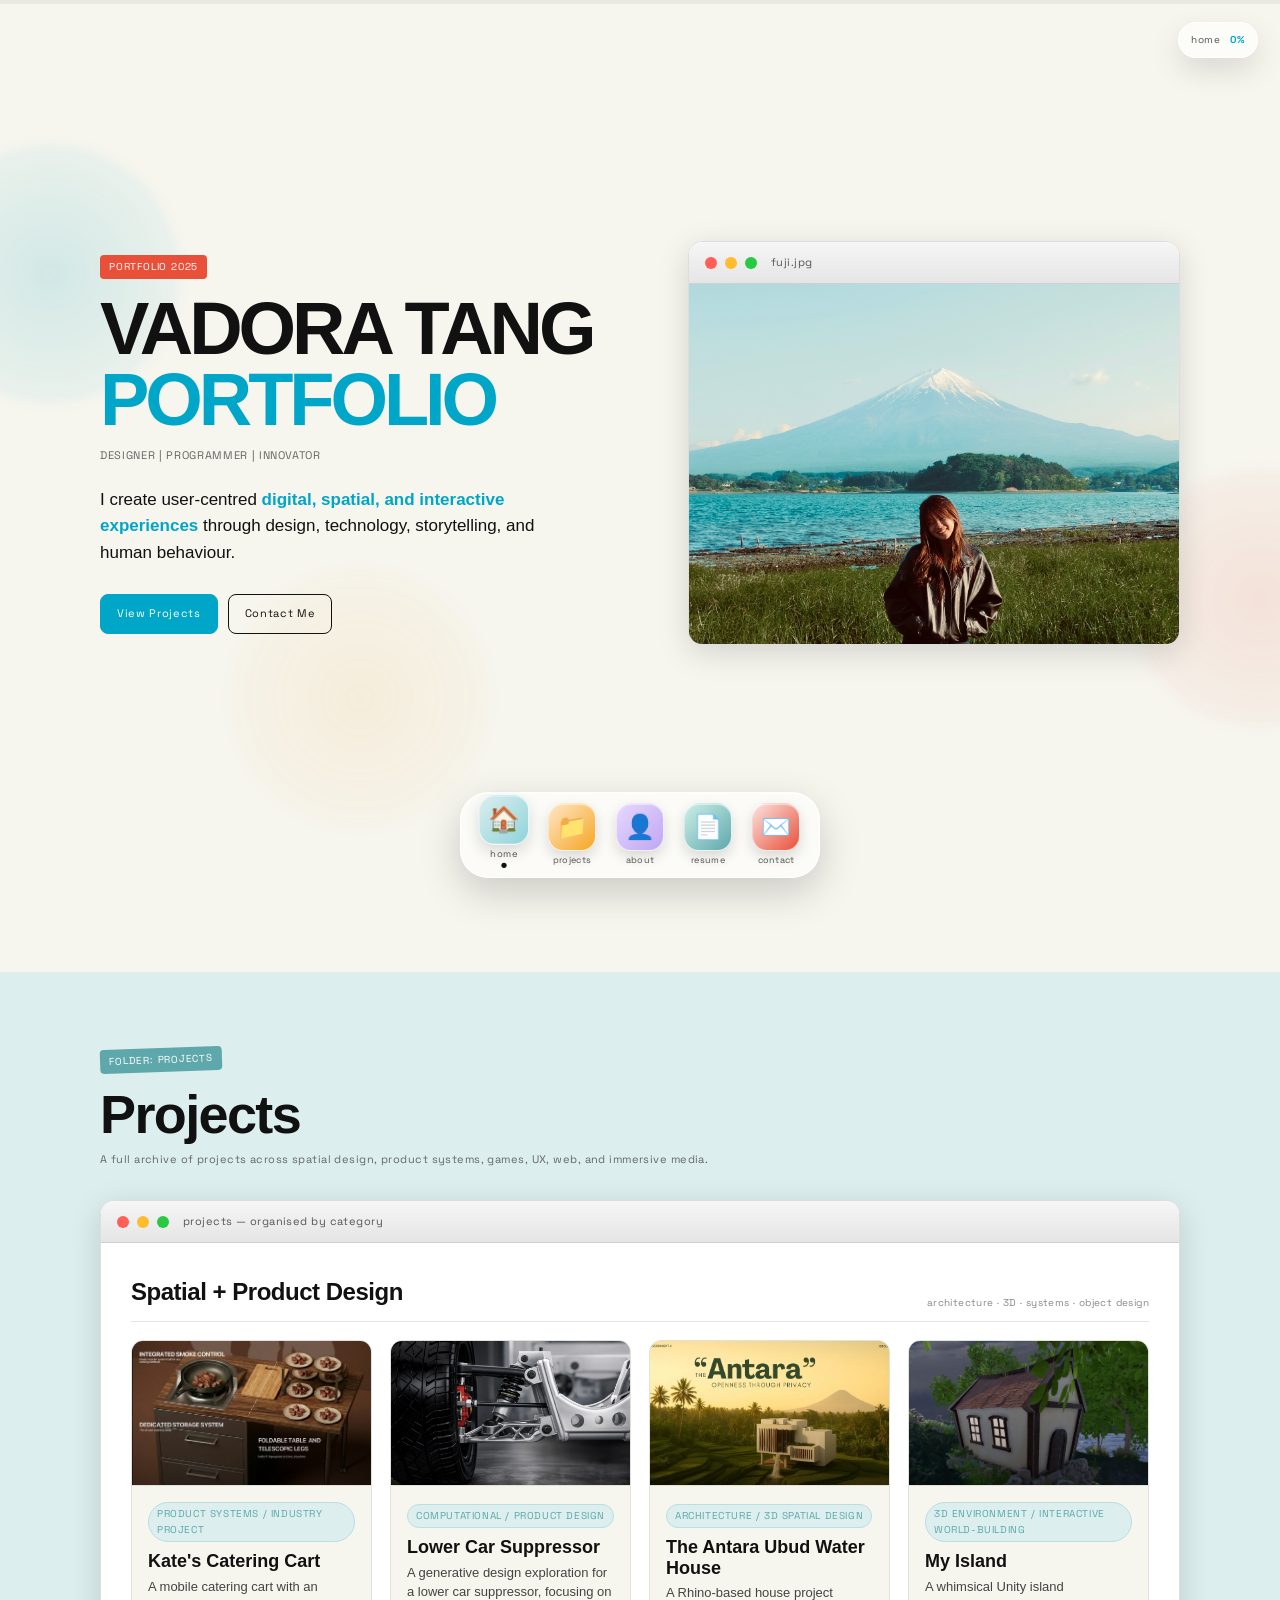
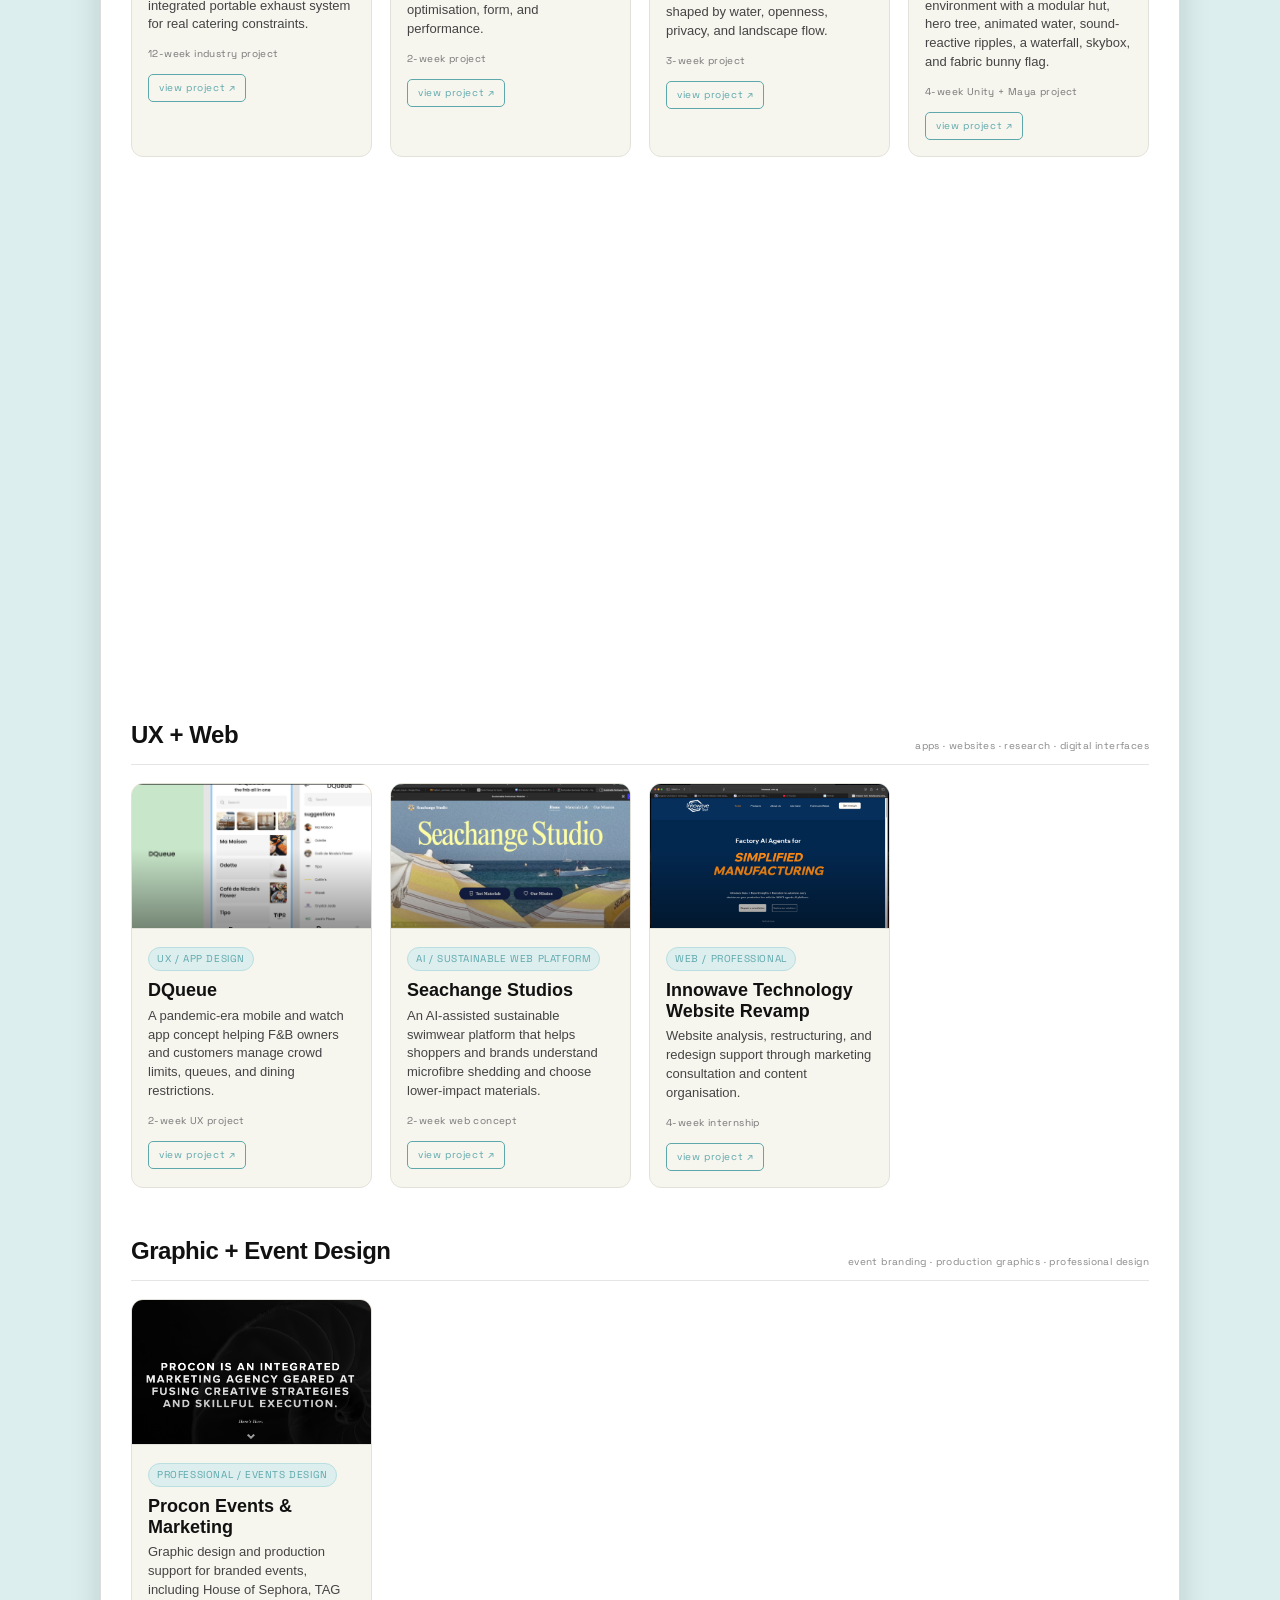
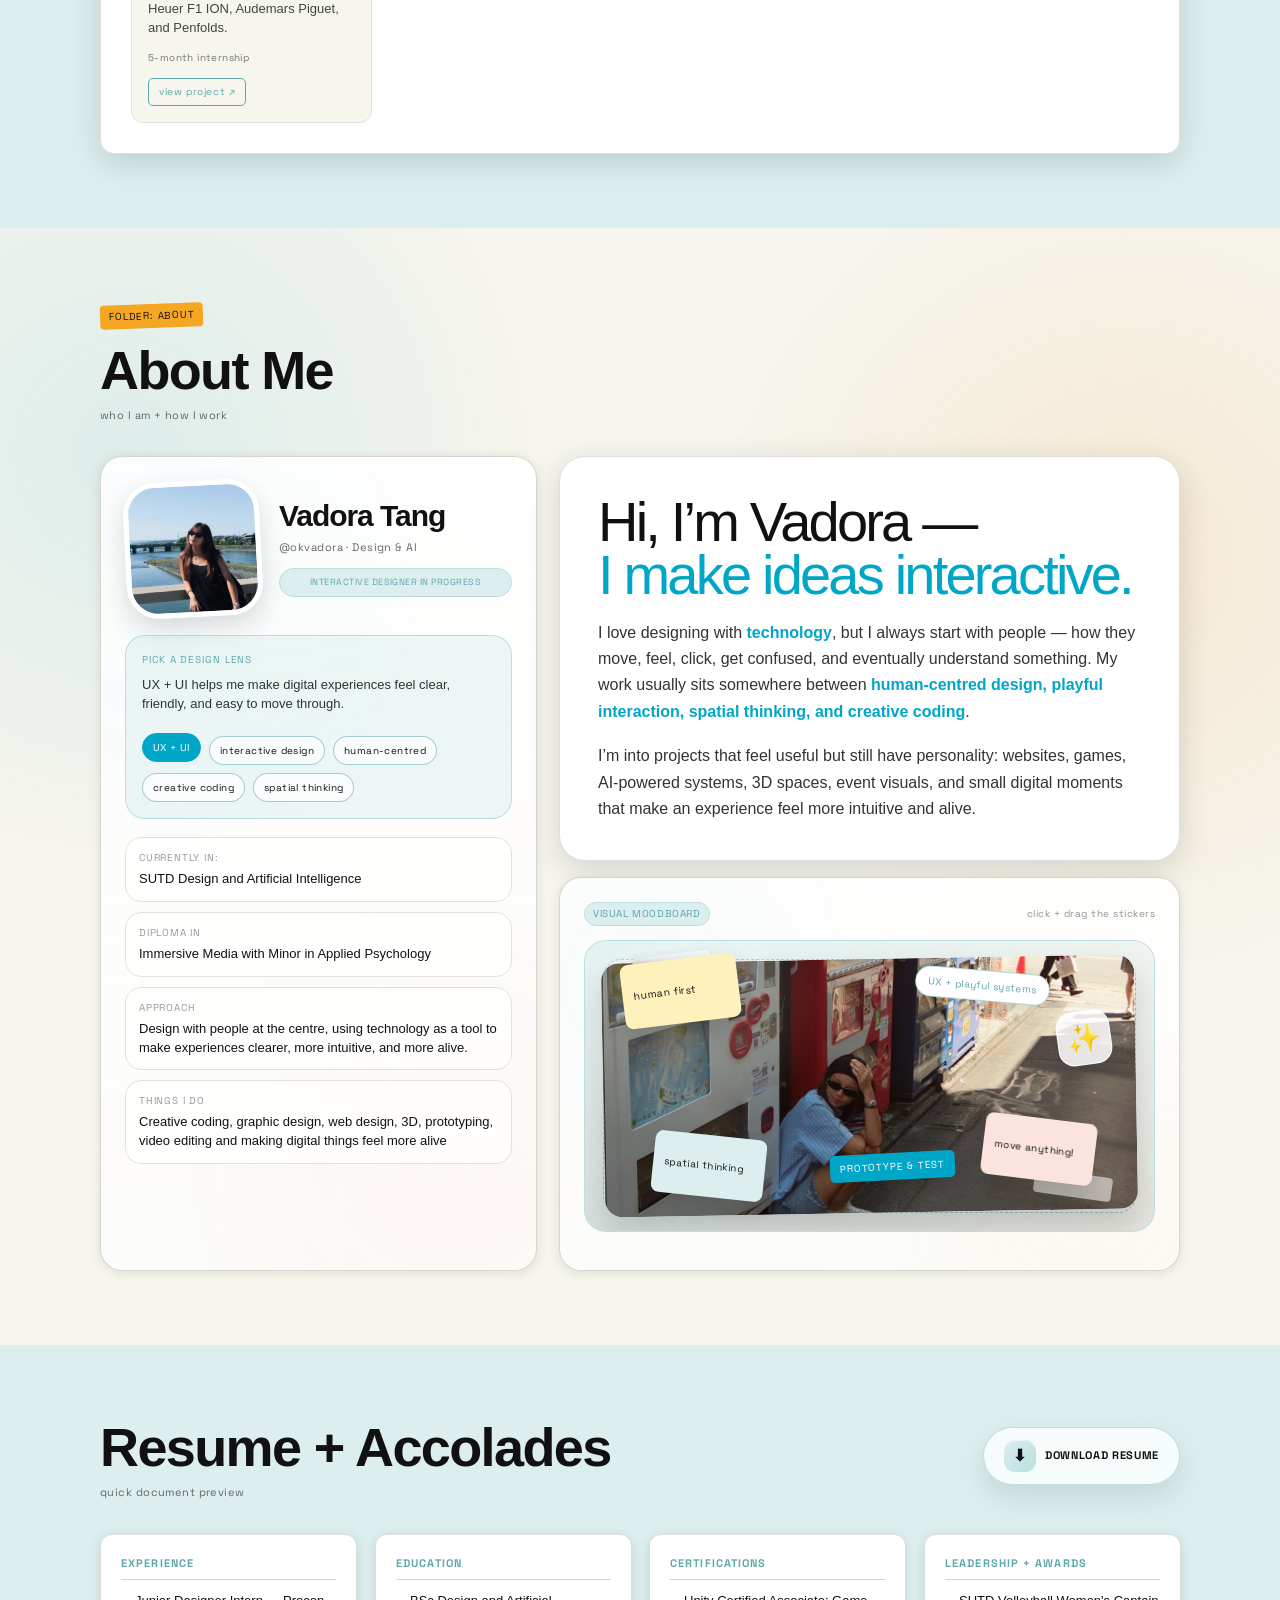
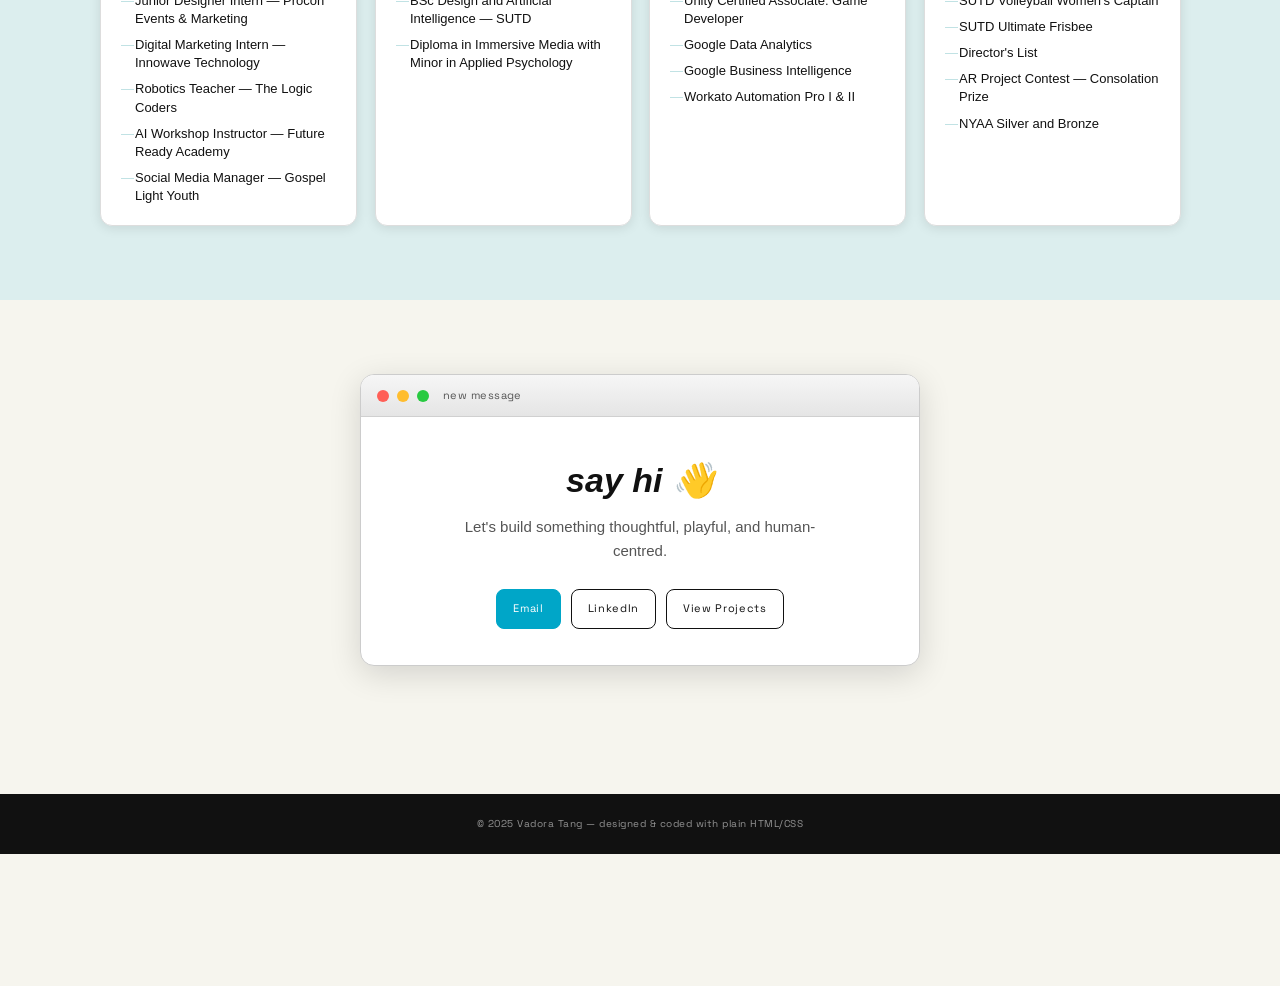
==== commit bd132c71: "code restructure" ====
--- a/index.html
+++ b/index.html
@@ -5,1614 +5,11 @@
   <meta name="viewport" content="width=device-width, initial-scale=1.0" />
   <title>Vadora Tang — Portfolio</title>
 
-  <!--
-    QUICK EDIT GUIDE
-    1. Put your images in a folder called "img" beside this index.html file.
-       Example:
-       portfolio/
-       ├── index.html
-       └── img/
-           ├── hero.jpg
-           ├── kates-catering-cart.jpg
-           └── our-lion-city-vr.jpg
-
-    2. Scroll to the bottom of this file and find:
-       "EDIT PROJECT CARDS HERE"
-
-    3. To hide a card:
-       Change visible: true to visible: false
-
-    4. To control whether the View Project button appears:
-       status: "ready" shows the button
-       status: "ready" hides the button
-
-    5. To add a picture:
-       Change image: "" to image: "img/your-file-name.jpg"
-
-    6. To add a project link:
-       Change link: "#" to your URL, PDF, Behance page, GitHub page, or case-study page.
-
-    7. To adjust the first page spacing:
-       Search "#home" in the CSS and edit padding-top / padding-bottom / min-height.
-
-    8. To move the fixed dock:
-       Search "nav.dock-nav" in the CSS and edit bottom: 42px;
-
-    9. To make the dock stop following the scroll:
-       Change position: fixed; to position: sticky;
-  -->
-
-  <style>
-    @import url("https://fonts.googleapis.com/css2?family=Space+Grotesk:wght@400;500;600;700&display=swap");
-
-    :root {
-      --cream: #F6F5EE;
-      --ice: #DCEEEE;
-      --aqua: #B9DFE1;
-      --teal: #5EA8AC;
-      --dark: #111111;
-      --cyan: #00A6C8;
-      --red: #E8503A;
-      --orange: #F5A623;
-      --radius: 14px;
-      --shadow: 0 2px 12px rgba(0,0,0,0.10);
-      --shadow-lg: 0 8px 32px rgba(0,0,0,0.14);
-      --mono: "Space Grotesk", -apple-system, BlinkMacSystemFont, "SF Pro Text", "Helvetica Neue", Arial, sans-serif;
-      --serif: -apple-system, BlinkMacSystemFont, "SF Pro Display", "SF Pro Text", "Helvetica Neue", Arial, sans-serif;
-      --body: -apple-system, BlinkMacSystemFont, "SF Pro Text", "Helvetica Neue", Arial, sans-serif;
-    }
-
-    * {
-      box-sizing: border-box;
-      margin: 0;
-      padding: 0;
-    }
-
-    html {
-      scroll-behavior: smooth;
-    }
-
-    body {
-      background: var(--cream);
-      color: var(--dark);
-      font-family: var(--body);
-      font-size: 15px;
-      line-height: 1.6;
-      overflow-x: hidden;
-    }
-
-    a {
-      color: inherit;
-      text-decoration: none;
-    }
-
-    img {
-      max-width: 100%;
-      display: block;
-    }
-
-    section {
-      padding: 74px 0;
-    }
-
-    .section-wrap {
-      width: min(1080px, calc(100% - 48px));
-      margin: 0 auto;
-    }
-
-    .mono {
-      font-family: var(--mono);
-      font-size: 11px;
-      letter-spacing: 0.05em;
-    }
-
-    .tag {
-      display: inline-block;
-      width: fit-content;
-      font-family: var(--mono);
-      font-size: 10px;
-      letter-spacing: 0.06em;
-      text-transform: uppercase;
-      color: var(--teal);
-      background: var(--ice);
-      border: 1px solid var(--aqua);
-      border-radius: 999px;
-      padding: 3px 8px;
-    }
-
-    .sticker {
-      display: inline-block;
-      background: var(--red);
-      color: white;
-      font-family: var(--mono);
-      font-size: 10px;
-      letter-spacing: 0.08em;
-      text-transform: uppercase;
-      padding: 4px 9px;
-      border-radius: 4px;
-      transform: rotate(-2deg);
-      margin-bottom: 14px;
-    }
-
-    .sticker.orange {
-      background: var(--orange);
-      color: var(--dark);
-    }
-
-    .sticker.teal {
-      background: var(--teal);
-      color: white;
-    }
-
-    /* MAC-STYLE DOCK NAVIGATION
-       This dock is fixed, so it follows the user while scrolling through
-       Projects, About, Resume, and Contact. */
-    body {
-      /* Prevent the fixed dock from covering the bottom content */
-      padding-bottom: 132px;
-    }
-
-    nav.dock-nav {
-      position: fixed;
-      left: 50%;
-      /* Move the dock up/down here */
-      bottom: 22px;
-      transform: translateX(-50%);
-      z-index: 100;
-      width: max-content;
-      display: flex;
-      align-items: end;
-      gap: 10px;
-      padding: 10px 14px 12px;
-      background: rgba(255,255,255,0.58);
-      backdrop-filter: blur(22px) saturate(1.25);
-      -webkit-backdrop-filter: blur(22px) saturate(1.25);
-      border: 1px solid rgba(255,255,255,0.82);
-      border-radius: 28px;
-      box-shadow: 0 14px 40px rgba(0,0,0,0.18), inset 0 1px 0 rgba(255,255,255,0.7);
-    }
-
-    .nav-link {
-      position: relative;
-      display: grid;
-      justify-items: center;
-      gap: 5px;
-      min-width: 58px;
-      color: var(--dark);
-      transition: transform 0.18s ease;
-    }
-
-    .nav-link:hover,
-    .nav-link.active {
-      transform: translateY(-7px) scale(1.05);
-    }
-
-    .dock-icon {
-      width: 48px;
-      height: 48px;
-      border-radius: 15px;
-      display: grid;
-      place-items: center;
-      font-size: 24px;
-      border: 1px solid rgba(255,255,255,0.68);
-      box-shadow: 0 6px 14px rgba(0,0,0,0.14), inset 0 1px 0 rgba(255,255,255,0.45);
-    }
-
-    .nav-link:nth-child(1) .dock-icon { background: linear-gradient(135deg, #DCEEEE, #8ED4DA); }
-    .nav-link:nth-child(2) .dock-icon { background: linear-gradient(135deg, #FFE6C7, #F5A623); }
-    .nav-link:nth-child(3) .dock-icon { background: linear-gradient(135deg, #E7D8FF, #BFA6F2); }
-    .nav-link:nth-child(4) .dock-icon { background: linear-gradient(135deg, #CDEFE7, #5EA8AC); }
-    .nav-link:nth-child(5) .dock-icon { background: linear-gradient(135deg, #FBE3E0, #E8503A); }
-
-    .dock-label {
-      font-family: var(--mono);
-      font-size: 9px;
-      letter-spacing: 0.03em;
-      color: rgba(17,17,17,0.72);
-      line-height: 1;
-    }
-
-    .nav-link.active::after {
-      content: "";
-      width: 5px;
-      height: 5px;
-      border-radius: 999px;
-      background: var(--dark);
-      position: absolute;
-      bottom: -8px;
-      left: 50%;
-      transform: translateX(-50%);
-    }
-
-    /* HERO */
-    #home {
-      /* First page spacing.
-         108vh keeps the projects section from showing on first load. */
-          padding-top: 24px;
-          padding-bottom: 110px;
-          min-height: 108vh;
-          display: flex;
-          align-items: center;
-    }
-
-    .hero-grid {
-      display: grid;
-      grid-template-columns: 1.05fr 0.95fr;
-      gap: 44px;
-      align-items: center;
-    }
-
-    .hero-name {
-      font-family: var(--serif);
-      font-size: clamp(38px, 7vw, 74px);
-      line-height: 0.96;
-      letter-spacing: -0.055em;
-      text-transform: uppercase;
-      font-weight: 800;
-    }
-
-    .hero-name span {
-      display: block;
-      color: var(--cyan);
-      font-style: normal;
-      font-weight: 800;
-    }
-
-    .hero-kicker {
-      margin: 12px 0 22px;
-      color: #666;
-      font-family: var(--mono);
-      font-size: 11px;
-      letter-spacing: 0.06em;
-      text-transform: uppercase;
-    }
-
-    .hero-copy {
-      max-width: 440px;
-      font-size: 17px;
-      line-height: 1.55;
-    }
-
-    .hero-copy strong {
-      color: var(--cyan);
-      font-weight: 800;
-    }
-
-    .hero-actions {
-      display: flex;
-      flex-wrap: wrap;
-      gap: 10px;
-      margin-top: 28px;
-    }
-
-    .btn {
-      display: inline-block;
-      border: 1.5px solid var(--dark);
-      border-radius: 8px;
-      padding: 10px 16px;
-      font-family: var(--mono);
-      font-size: 11px;
-      letter-spacing: 0.06em;
-      transition: all 0.18s;
-    }
-
-    .btn:hover {
-      transform: translateY(-2px);
-      box-shadow: var(--shadow);
-    }
-
-    .btn.primary {
-      background: var(--cyan);
-      color: white;
-      border-color: var(--cyan);
-    }
-
-    .hero-window {
-      background: white;
-      border: 1px solid #ddd;
-      border-radius: var(--radius);
-      overflow: hidden;
-      box-shadow: var(--shadow-lg);
-      transform: rotate(1deg);
-    }
-
-    .window-bar {
-      height: 42px;
-      background: linear-gradient(180deg, #f6f6f6 0%, #e5e5e5 100%);
-      border-bottom: 1px solid #d0d0d0;
-      display: flex;
-      align-items: center;
-      gap: 8px;
-      padding: 0 16px;
-    }
-
-    .dot {
-      width: 12px;
-      height: 12px;
-      border-radius: 50%;
-      display: inline-block;
-    }
-
-    .red { background: #FF5F57; }
-    .yellow { background: #FFBD2E; }
-    .green { background: #28CA41; }
-
-    .window-title {
-      margin-left: 6px;
-      color: #555;
-      font-family: var(--mono);
-      font-size: 11px;
-      letter-spacing: 0.04em;
-    }
-
-    .hero-image-placeholder {
-      min-height: 360px;
-      background:
-        radial-gradient(circle at 20% 20%, rgba(0,166,200,0.18), transparent 30%),
-        radial-gradient(circle at 70% 65%, rgba(232,80,58,0.18), transparent 30%),
-        linear-gradient(135deg, var(--ice), var(--aqua));
-      background-size: cover;
-      background-position: center;
-      display: flex;
-      align-items: center;
-      justify-content: center;
-      text-align: center;
-      padding: 28px;
-      color: var(--teal);
-      font-family: var(--mono);
-      font-size: 12px;
-      letter-spacing: 0.05em;
-    }
-
-    .hero-image-placeholder.has-image {
-      color: transparent;
-    }
-
-    /* PROJECTS */
-    #projects {
-      background: var(--ice);
-    }
-
-    .section-heading {
-      font-family: var(--serif);
-      font-size: clamp(30px, 4.5vw, 54px);
-      line-height: 1.05;
-      letter-spacing: -0.03em;
-      margin-bottom: 8px;
-    }
-
-    .section-sub {
-      color: #666;
-      font-family: var(--mono);
-      font-size: 11px;
-      letter-spacing: 0.04em;
-      margin-bottom: 32px;
-    }
-
-    .finder-window {
-      background: white;
-      border: 1px solid #ddd;
-      border-radius: var(--radius);
-      overflow: hidden;
-      box-shadow: var(--shadow-lg);
-    }
-
-    .finder-body {
-      padding: 30px;
-    }
-
-    .project-category {
-      margin-bottom: 44px;
-    }
-
-    .project-category:last-child {
-      margin-bottom: 0;
-    }
-
-    .category-title-row {
-      display: flex;
-      align-items: end;
-      justify-content: space-between;
-      gap: 18px;
-      border-bottom: 1px solid #e5e5e5;
-      padding-bottom: 10px;
-      margin-bottom: 18px;
-    }
-
-    .category-title {
-      font-family: var(--serif);
-      font-size: 24px;
-      letter-spacing: -0.02em;
-    }
-
-    .category-note {
-      color: #888;
-      font-family: var(--mono);
-      font-size: 10px;
-      letter-spacing: 0.04em;
-      text-align: right;
-    }
-
-    .cards-grid {
-      display: grid;
-      grid-template-columns: repeat(auto-fill, minmax(235px, 1fr));
-      gap: 18px;
-    }
-
-    .project-card {
-      background: var(--cream);
-      border: 1px solid #e2e2da;
-      border-radius: 12px;
-      overflow: hidden;
-      transition: box-shadow 0.18s, transform 0.18s;
-    }
-
-    .project-card:hover {
-      transform: translateY(-3px);
-      box-shadow: var(--shadow);
-    }
-
-    .card-img {
-      min-height: 120px;
-      padding: 16px;
-      display: flex;
-      align-items: flex-end;
-      border-bottom: 1px solid #e2e2da;
-      background: var(--fallback-bg, linear-gradient(135deg, var(--ice), var(--aqua)));
-      position: relative;
-      overflow: hidden;
-    }
-
-    .card-img.has-image {
-      min-height: 145px;
-    }
-
-    .card-img img {
-      position: absolute;
-      inset: 0;
-      width: 100%;
-      height: 100%;
-      object-fit: cover;
-    }
-
-    .card-img.has-image::after {
-      content: "";
-      position: absolute;
-      inset: 0;
-      background: linear-gradient(180deg, transparent 45%, rgba(0,0,0,0.42));
-      pointer-events: none;
-    }
-
-    .card-body {
-      padding: 16px;
-    }
-
-    .card-title {
-      margin: 9px 0 6px;
-      font-family: var(--serif);
-      font-size: 18px;
-      line-height: 1.15;
-    }
-
-    .card-desc {
-      color: #444;
-      font-size: 13px;
-      line-height: 1.45;
-      margin-bottom: 12px;
-    }
-
-    .card-meta {
-      color: #777;
-      font-family: var(--mono);
-      font-size: 10px;
-      letter-spacing: 0.04em;
-      margin-bottom: 12px;
-    }
-
-    .open-file-btn {
-      display: inline-block;
-      font-family: var(--mono);
-      font-size: 10px;
-      letter-spacing: 0.06em;
-      color: var(--teal);
-      border: 1px solid var(--teal);
-      border-radius: 5px;
-      padding: 5px 10px;
-      transition: all 0.16s;
-    }
-
-    .open-file-btn:hover {
-      background: var(--teal);
-      color: white;
-    }
-
-    .hidden-project,
-    .project-card[data-visible="false"] {
-      display: none !important;
-    }
-
-    /* ABOUT */
-    #about {
-      background:
-        radial-gradient(circle at 10% 20%, rgba(0,166,200,0.10), transparent 28%),
-        radial-gradient(circle at 88% 30%, rgba(245,166,35,0.14), transparent 30%),
-        var(--cream);
-    }
-
-    .about-layout {
-      display: grid;
-      grid-template-columns: minmax(320px, 0.95fr) minmax(0, 1.35fr);
-      gap: 22px;
-      align-items: stretch;
-    }
-
-    .about-card {
-      background: rgba(255,255,255,0.78);
-      border: 1px solid rgba(210,210,198,0.9);
-      border-radius: 22px;
-      box-shadow: var(--shadow);
-      padding: 24px;
-      transition: transform 0.2s ease, box-shadow 0.2s ease, border-color 0.2s ease;
-    }
-
-    .about-card:hover {
-      transform: translateY(-5px) rotate(-0.4deg);
-      box-shadow: 0 16px 34px rgba(0,0,0,0.12);
-      border-color: var(--aqua);
-    }
-
-    .profile-card {
-      display: grid;
-      gap: 18px;
-      align-content: start;
-      background:
-        linear-gradient(180deg, rgba(255,255,255,0.92), rgba(255,255,255,0.68)),
-        radial-gradient(circle at 15% 15%, rgba(0,166,200,0.18), transparent 35%),
-        radial-gradient(circle at 80% 86%, rgba(232,80,58,0.12), transparent 35%);
-    }
-
-    .profile-top {
-      display: grid;
-      grid-template-columns: 136px minmax(0, 1fr);
-      gap: 18px;
-      align-items: center;
-    }
-
-    .profile-info {
-      min-width: 0;
-      display: flex;
-      flex-direction: column;
-      justify-content: center;
-      align-items: flex-start;
-    }
-
-    .avatar {
-      width: 136px;
-      height: 136px;
-      border-radius: 32px;
-      background: linear-gradient(135deg, var(--ice), var(--aqua));
-      border: 5px solid white;
-      box-shadow: 0 10px 26px rgba(0,0,0,0.14);
-      display: grid;
-      place-items: center;
-      font-size: 52px;
-      transform: rotate(-3deg);
-      overflow: hidden;
-      flex-shrink: 0;
-    }
-
-    .avatar img {
-      width: 100%;
-      height: 100%;
-      object-fit: cover;
-      display: block;
-    }
-
-    .about-card h3 {
-      font-family: var(--serif);
-      font-size: 30px;
-      line-height: 1;
-      letter-spacing: -0.035em;
-      margin-bottom: 8px;
-    }
-
-    .profile-line {
-      color: #666;
-      font-family: var(--mono);
-      font-size: 11px;
-      letter-spacing: 0.04em;
-      margin-bottom: 12px;
-      white-space: nowrap;
-    }
-
-    .profile-top .tag {
-      width: 100%;
-      max-width: 252px;
-      text-align: center;
-      font-size: 9px;
-      line-height: 1.45;
-      letter-spacing: 0.055em;
-      padding: 7px 10px;
-      white-space: normal;
-    }
-
-    .profile-blurb {
-      background: rgba(246,245,238,0.82);
-      border: 1px solid rgba(226,226,218,0.95);
-      border-radius: 18px;
-      padding: 16px;
-      font-size: 14px;
-      line-height: 1.5;
-      color: #333;
-    }
-
-    .profile-blurb strong {
-      color: var(--cyan);
-    }
-
-    .idea-board {
-      background: rgba(220,238,238,0.52);
-      border: 1px solid rgba(185,223,225,0.95);
-      border-radius: 20px;
-      padding: 16px;
-    }
-
-    .idea-board-title {
-      color: var(--teal);
-      font-family: var(--mono);
-      font-size: 10px;
-      letter-spacing: 0.09em;
-      text-transform: uppercase;
-      margin-bottom: 8px;
-    }
-
-    .idea-board-copy {
-      min-height: 48px;
-      color: #333;
-      font-size: 13px;
-      line-height: 1.45;
-      margin-bottom: 12px;
-    }
-
-    .profile-chips {
-      display: flex;
-      flex-wrap: wrap;
-      gap: 8px;
-    }
-
-    .profile-chip {
-      appearance: none;
-      border: 1px solid rgba(94,168,172,0.55);
-      background: rgba(255,255,255,0.72);
-      color: var(--dark);
-      border-radius: 999px;
-      padding: 7px 10px;
-      font-family: var(--mono);
-      font-size: 10px;
-      letter-spacing: 0.04em;
-      cursor: pointer;
-      transition: transform 0.18s ease, background 0.18s ease, color 0.18s ease, border-color 0.18s ease;
-    }
-
-    .profile-chip:hover,
-    .profile-chip.is-active {
-      transform: translateY(-3px);
-      background: var(--cyan);
-      color: white;
-      border-color: var(--cyan);
-    }
-
-    .profile-facts {
-      display: grid;
-      gap: 10px;
-    }
-
-    .fact-row {
-      background: rgba(255,255,255,0.72);
-      border: 1px solid #e2e2da;
-      border-radius: 16px;
-      padding: 12px 13px;
-    }
-
-    .fact-label,
-    .spec-label {
-      color: #999;
-      font-family: var(--mono);
-      font-size: 10px;
-      letter-spacing: 0.08em;
-      text-transform: uppercase;
-      margin-bottom: 4px;
-    }
-
-    .fact-value,
-    .spec-value {
-      font-size: 13px;
-      line-height: 1.45;
-    }
-
-    .about-status {
-      display: grid;
-      grid-template-columns: repeat(2, minmax(0, 1fr));
-      gap: 10px;
-    }
-
-    .status-pill {
-      display: flex;
-      align-items: center;
-      justify-content: space-between;
-      gap: 12px;
-      padding: 10px 12px;
-      border-radius: 16px;
-      background: rgba(220,238,238,0.64);
-      border: 1px solid rgba(185,223,225,0.95);
-      font-family: var(--mono);
-      font-size: 10px;
-      color: rgba(17,17,17,0.72);
-    }
-
-    .status-pill.wide {
-      grid-column: 1 / -1;
-    }
-
-    .status-dot {
-      width: 9px;
-      height: 9px;
-      border-radius: 999px;
-      background: var(--cyan);
-      box-shadow: 0 0 0 5px rgba(0,166,200,0.12);
-      flex: 0 0 auto;
-    }
-
-    .about-main {
-      display: grid;
-      grid-template-rows: auto 1fr;
-      gap: 16px;
-      height: 100%;
-    }
-
-    .about-hello {
-      background: white;
-      border: 1px solid #ddd;
-      border-radius: 26px;
-      box-shadow: var(--shadow-lg);
-      padding: clamp(24px, 4vw, 38px);
-      position: relative;
-      overflow: hidden;
-    }
-
-/*     .about-hello::after {
-      content: "click the chips on the left";
-      position: absolute;
-      right: 22px;
-      bottom: 18px;
-      color: rgba(17,17,17,0.18);
-      font-family: var(--mono);
-      font-size: 10px;
-      letter-spacing: 0.08em;
-      text-transform: uppercase;
-    } */
-
-    .about-intro-title {
-      font-family: var(--serif);
-      font-size: clamp(32px, 4.6vw, 56px);
-      line-height: 0.95;
-      letter-spacing: -0.05em;
-      margin-bottom: 18px;
-    }
-
-    .about-intro-title span {
-      color: var(--cyan);
-      display: block;
-    }
-
-    .about-bio {
-      color: #333;
-      max-width: 720px;
-      font-size: 16px;
-      line-height: 1.65;
-      margin-bottom: 18px;
-    }
-
-    .about-bio:last-child {
-      margin-bottom: 0;
-    }
-
-    .about-bio strong {
-      color: var(--cyan);
-    }
-
-    .process-intro {
-      display: flex;
-      align-items: end;
-      justify-content: space-between;
-      gap: 16px;
-      padding: 0 4px;
-    }
-
-    .process-note {
-      color: #666;
-      font-family: var(--mono);
-      font-size: 10px;
-      letter-spacing: 0.04em;
-      text-align: right;
-    }
-
-    .about-bento {
-      display: grid;
-      grid-template-columns: repeat(2, minmax(0, 1fr));
-      gap: 14px;
-    }
-
-    .process-card {
-      min-height: 156px;
-      display: flex;
-      flex-direction: column;
-      justify-content: space-between;
-      position: relative;
-      overflow: hidden;
-      cursor: default;
-    }
-
-    .process-card::before {
-      content: "";
-      position: absolute;
-      inset: auto -30px -42px auto;
-      width: 96px;
-      height: 96px;
-      border-radius: 999px;
-      background: rgba(0,166,200,0.10);
-    }
-
-    .process-icon {
-      font-size: 28px;
-      margin-bottom: 10px;
-    }
-
-    .process-card h4 {
-      font-family: var(--serif);
-      font-size: 21px;
-      line-height: 1.05;
-      letter-spacing: -0.02em;
-      margin-bottom: 8px;
-    }
-
-    .process-card p {
-      color: #555;
-      font-size: 13px;
-      line-height: 1.45;
-      max-width: 240px;
-    }
-
-    /* ABOUT SCRAPBOOK OPTION C */
-    .scrapbook-card {
-      min-height: 380px;
-      display: grid;
-      grid-template-rows: auto 1fr auto;
-      gap: 14px;
-      position: relative;
-      overflow: hidden;
-      background:
-        linear-gradient(180deg, rgba(255,255,255,0.90), rgba(255,255,255,0.68)),
-        radial-gradient(circle at 14% 16%, rgba(0,166,200,0.16), transparent 34%),
-        radial-gradient(circle at 86% 80%, rgba(245,166,35,0.18), transparent 34%);
-    }
-
-    .scrapbook-header {
-      display: flex;
-      align-items: center;
-      justify-content: space-between;
-      gap: 12px;
-    }
-
-    .scrapbook-hint {
-      color: rgba(17,17,17,0.45);
-      font-family: var(--mono);
-      font-size: 10px;
-      letter-spacing: 0.05em;
-      text-align: right;
-    }
-
-    .scrapbook-frame {
-      position: relative;
-      min-height: 292px;
-      border-radius: 22px;
-      overflow: hidden;
-      border: 1px solid rgba(185,223,225,0.95);
-      background:
-        linear-gradient(135deg, rgba(220,238,238,0.88), rgba(246,245,238,0.92)),
-        repeating-linear-gradient(45deg, rgba(255,255,255,0.32) 0 9px, transparent 9px 18px);
-      isolation: isolate;
-    }
-
-    .scrapbook-frame::after {
-      content: "";
-      position: absolute;
-      inset: 0;
-      z-index: 2;
-      pointer-events: none;
-      background:
-        radial-gradient(circle at 16% 18%, rgba(255,255,255,0.28), transparent 28%),
-        linear-gradient(180deg, rgba(255,255,255,0.04), rgba(17,17,17,0.08));
-    }
-
-    .scrapbook-placeholder {
-      position: absolute;
-      inset: 18px;
-      z-index: 0;
-      display: grid;
-      place-items: center;
-      text-align: center;
-      border: 1.5px dashed rgba(94,168,172,0.55);
-      border-radius: 18px;
-      color: rgba(94,168,172,0.75);
-      font-family: var(--mono);
-      font-size: 11px;
-      letter-spacing: 0.05em;
-      line-height: 1.6;
-      background: rgba(255,255,255,0.32);
-    }
-
-    .scrapbook-placeholder span {
-      color: rgba(17,17,17,0.38);
-    }
-
-    .scrapbook-main-image {
-      position: absolute;
-      inset: 18px;
-      z-index: 1;
-      width: calc(100% - 36px);
-      height: calc(100% - 36px);
-      object-fit: cover;
-      border-radius: 18px;
-      box-shadow: 0 16px 30px rgba(0,0,0,0.16);
-      transform: rotate(-1deg);
-      pointer-events: none;
-    }
-
-    .scrapbook-tape {
-      position: absolute;
-      z-index: 6;
-      width: 78px;
-      height: 24px;
-      border-radius: 4px;
-      background: rgba(255,255,255,0.52);
-      box-shadow: 0 2px 8px rgba(0,0,0,0.08);
-      backdrop-filter: blur(4px);
-      -webkit-backdrop-filter: blur(4px);
-      pointer-events: none;
-    }
-
-    .scrapbook-tape.one {
-      top: 13px;
-      left: 48px;
-      transform: rotate(-7deg);
-    }
-
-    .scrapbook-tape.two {
-      right: 42px;
-      bottom: 34px;
-      transform: rotate(8deg);
-    }
-
-    .scrap-sticker {
-      position: absolute;
-      top: var(--y);
-      left: var(--x);
-      z-index: 7;
-      transform: rotate(var(--r));
-      appearance: none;
-      border: 0;
-      cursor: grab;
-      user-select: none;
-      touch-action: none;
-      box-shadow: 0 8px 18px rgba(0,0,0,0.13);
-      transition:
-        transform 0.18s ease,
-        box-shadow 0.18s ease,
-        filter 0.18s ease;
-    }
-
-    .scrap-sticker:hover,
-    .scrap-sticker.is-active {
-      transform: rotate(var(--r)) translateY(-4px) scale(1.04);
-      box-shadow: 0 14px 26px rgba(0,0,0,0.18);
-      filter: saturate(1.06);
-    }
-
-    .scrap-sticker:active {
-      cursor: grabbing;
-    }
-
-    .scrap-note {
-      width: 112px;
-      min-height: 62px;
-      padding: 12px 11px;
-      border-radius: 8px;
-      background: #FFF1BE;
-      color: var(--dark);
-      font-family: var(--mono);
-      font-size: 10px;
-      line-height: 1.25;
-      letter-spacing: 0.04em;
-      text-align: left;
-    }
-
-    .scrap-note.blue {
-      background: #DCEEEE;
-    }
-
-    .scrap-note.peach {
-      background: #FBE3E0;
-    }
-
-    .scrap-bubble {
-      padding: 8px 12px;
-      border-radius: 999px;
-      background: white;
-      border: 1px solid rgba(94,168,172,0.45);
-      color: var(--teal);
-      font-family: var(--mono);
-      font-size: 10px;
-      letter-spacing: 0.04em;
-    }
-
-    .scrap-stamp {
-      padding: 7px 10px;
-      border-radius: 5px;
-      background: var(--cyan);
-      color: white;
-      font-family: var(--mono);
-      font-size: 10px;
-      letter-spacing: 0.08em;
-      text-transform: uppercase;
-    }
-
-    .scrap-emoji {
-      width: 54px;
-      height: 54px;
-      display: grid;
-      place-items: center;
-      border-radius: 16px;
-      background: rgba(255,255,255,0.86);
-      font-size: 28px;
-      border: 1px solid rgba(255,255,255,0.85);
-    }
-
-    .scrapbook-caption {
-      display: flex;
-      align-items: center;
-      justify-content: space-between;
-      gap: 14px;
-      padding: 12px 13px;
-      border-radius: 16px;
-      background: rgba(220,238,238,0.58);
-      border: 1px solid rgba(185,223,225,0.85);
-    }
-
-    .scrapbook-caption p {
-      color: #333;
-      font-size: 13px;
-      line-height: 1.45;
-    }
-
-    .scrapbook-caption strong {
-      color: var(--cyan);
-    }
-
-    .scrapbook-caption .mono {
-      color: rgba(17,17,17,0.42);
-      flex: 0 0 auto;
-    }
-
-    .spec-grid,
-    .about-chips,
-    .about-chip,
-    .spec-item {
-      /* Older layout classes kept here safely in case you reuse them later. */
-    }
-
-    /* RESUME */
-
-    .resume-header {
-      display: flex;
-      align-items: flex-start;
-      justify-content: space-between;
-      gap: 24px;
-      margin-bottom: 32px;
-    }
-
-    .resume-heading-block {
-      min-width: 0;
-    }
-
-    .resume-header .section-heading {
-      margin-bottom: 8px;
-    }
-
-    .resume-header .section-sub {
-      margin-bottom: 0;
-    }
-
-    .resume-download-wrap {
-      display: flex;
-      justify-content: flex-end;
-      flex-shrink: 0;
-      padding-top: 8px;
-    }
-
-    .resume-download-btn {
-      display: inline-flex;
-      align-items: center;
-      justify-content: center;
-      gap: 9px;
-      padding: 12px 20px;
-      border-radius: 999px;
-      background: rgba(255,255,255,0.74);
-      border: 1px solid rgba(94,168,172,0.36);
-      color: var(--dark);
-      font-family: var(--mono);
-      font-size: 11px;
-      font-weight: 700;
-      letter-spacing: 0.06em;
-      text-transform: uppercase;
-      box-shadow: 0 12px 30px rgba(0,0,0,0.10);
-      backdrop-filter: blur(16px) saturate(1.18);
-      -webkit-backdrop-filter: blur(16px) saturate(1.18);
-      transition: transform 0.2s ease, box-shadow 0.2s ease, background 0.2s ease, border-color 0.2s ease;
-    }
-
-    .resume-download-btn:hover {
-      transform: translateY(-3px);
-      background: rgba(255,255,255,0.94);
-      border-color: var(--teal);
-      box-shadow: 0 18px 40px rgba(0,0,0,0.14);
-    }
-
-    .resume-download-icon {
-      width: 32px;
-      height: 32px;
-      display: grid;
-      place-items: center;
-      border-radius: 11px;
-      background: linear-gradient(135deg, var(--ice), var(--aqua));
-      font-size: 16px;
-      box-shadow: inset 0 1px 0 rgba(255,255,255,0.6);
-    }
-
-    #resume {
-      background: var(--ice);
-    }
-
-    .resume-grid {
-      display: grid;
-      grid-template-columns: repeat(auto-fit, minmax(220px, 1fr));
-      gap: 18px;
-    }
-
-    .resume-box {
-      background: white;
-      border: 1px solid #ddd;
-      border-radius: 12px;
-      box-shadow: var(--shadow);
-      padding: 20px;
-    }
-
-    .resume-box h3 {
-      color: var(--teal);
-      font-family: var(--mono);
-      font-size: 11px;
-      letter-spacing: 0.1em;
-      text-transform: uppercase;
-      border-bottom: 1px solid var(--aqua);
-      padding-bottom: 6px;
-      margin-bottom: 12px;
-    }
-
-    .resume-list {
-      list-style: none;
-      display: flex;
-      flex-direction: column;
-      gap: 8px;
-    }
-
-    .resume-list li {
-      position: relative;
-      padding-left: 14px;
-      font-size: 13px;
-      line-height: 1.4;
-    }
-
-    .resume-list li::before {
-      content: "—";
-      position: absolute;
-      left: 0;
-      color: var(--aqua);
-    }
-
-    /* CONTACT */
-    #contact {
-      background: var(--cream);
-      padding-bottom: 10%;
-    }
-
-    .mail-popup {
-      max-width: 560px;
-      margin: 0 auto;
-      background: white;
-      border: 1px solid #ccc;
-      border-radius: var(--radius);
-      overflow: hidden;
-      box-shadow: var(--shadow-lg);
-    }
-
-    .mail-body {
-      padding: 36px;
-      text-align: center;
-    }
-
-    .mail-heading {
-      font-family: var(--serif);
-      font-size: 34px;
-      font-style: italic;
-      margin-bottom: 8px;
-    }
-
-    .mail-sub {
-      color: #555;
-      margin: 0 auto 26px;
-      max-width: 380px;
-    }
-
-    .contact-btns {
-      display: flex;
-      flex-wrap: wrap;
-      justify-content: center;
-      gap: 10px;
-    }
-
-    footer {
-      background: var(--dark);
-      color: rgba(255,255,255,0.55);
-      text-align: center;
-      padding: 22px;
-      font-family: var(--mono);
-      font-size: 10px;
-      letter-spacing: 0.05em;
-    }
-
-
-
-    /* SCROLL INTERACTIONS */
-    .scroll-progress {
-      position: fixed;
-      top: 0;
-      left: 0;
-      width: 100%;
-      height: 4px;
-      z-index: 250;
-      background: rgba(17,17,17,0.06);
-      pointer-events: none;
-    }
-
-    .scroll-progress span {
-      display: block;
-      width: 100%;
-      height: 100%;
-      transform: scaleX(0);
-      transform-origin: left center;
-      background: linear-gradient(90deg, var(--cyan), var(--teal), var(--orange), var(--red));
-      box-shadow: 0 0 18px rgba(0,166,200,0.35);
-      will-change: transform;
-    }
-
-    .scroll-status {
-      position: fixed;
-      right: 22px;
-      top: 22px;
-      z-index: 120;
-      display: flex;
-      align-items: center;
-      gap: 10px;
-      padding: 9px 12px;
-      border: 1px solid rgba(255,255,255,0.78);
-      border-radius: 999px;
-      background: rgba(255,255,255,0.64);
-      backdrop-filter: blur(18px) saturate(1.25);
-      -webkit-backdrop-filter: blur(18px) saturate(1.25);
-      box-shadow: 0 12px 30px rgba(0,0,0,0.12);
-      font-family: var(--mono);
-      font-size: 10px;
-      letter-spacing: 0.05em;
-      color: rgba(17,17,17,0.72);
-      pointer-events: none;
-    }
-
-    .scroll-status strong {
-      color: var(--cyan);
-      font-weight: 800;
-    }
-
-    .scroll-orb {
-      position: fixed;
-      z-index: -1;
-      width: 260px;
-      height: 260px;
-      border-radius: 999px;
-      filter: blur(4px);
-      opacity: 0.35;
-      pointer-events: none;
-      will-change: transform;
-      mix-blend-mode: multiply;
-    }
-
-    .scroll-orb-one {
-      top: 16%;
-      left: -80px;
-      background: radial-gradient(circle, rgba(0,166,200,0.42), rgba(0,166,200,0));
-    }
-
-    .scroll-orb-two {
-      top: 52%;
-      right: -110px;
-      background: radial-gradient(circle, rgba(232,80,58,0.32), rgba(232,80,58,0));
-    }
-
-    .scroll-orb-three {
-      bottom: 8%;
-      left: 18%;
-      background: radial-gradient(circle, rgba(245,166,35,0.26), rgba(245,166,35,0));
-    }
-
-    .reveal {
-      opacity: 0;
-      transform: translateY(28px);
-      transition:
-        opacity 0.72s cubic-bezier(.2,.7,.2,1),
-        transform 0.72s cubic-bezier(.2,.7,.2,1),
-        filter 0.72s cubic-bezier(.2,.7,.2,1);
-      transition-delay: var(--delay, 0ms);
-      filter: blur(4px);
-      will-change: transform, opacity, filter;
-    }
-
-    .reveal.is-visible {
-      opacity: 1;
-      transform: translateY(0);
-      filter: blur(0);
-    }
-
-    .project-card.reveal.is-visible:hover {
-      transform: translateY(-6px) scale(1.012);
-      box-shadow: 0 15px 34px rgba(0,0,0,0.13);
-    }
-
-    .project-card .card-img::before {
-      content: "";
-      position: absolute;
-      inset: -40%;
-      z-index: 1;
-      background: linear-gradient(110deg, transparent 30%, rgba(255,255,255,0.36), transparent 70%);
-      transform: translateX(-72%) rotate(8deg);
-      transition: transform 0.75s ease;
-      pointer-events: none;
-    }
-
-    .project-card:hover .card-img::before {
-      transform: translateX(72%) rotate(8deg);
-    }
-
-    .hero-window,
-    .finder-window,
-    .mail-popup {
-      will-change: transform;
-    }
-
-    .hero-window {
-      transform: rotate(1deg) translateY(var(--hero-y, 0px));
-    }
-
-    .finder-window {
-      transform: translateY(var(--finder-y, 0px));
-    }
-
-    .mail-popup {
-      transform: translateY(var(--mail-y, 0px));
-    }
-
-    .dock-nav {
-      transform: translateX(-50%) translateY(var(--dock-y, 0px)) scale(var(--dock-scale, 1));
-      transition: transform 0.22s ease, background 0.22s ease, box-shadow 0.22s ease;
-    }
-
-    .dock-nav.is-scrolling {
-      --dock-scale: 0.965;
-      background: rgba(255,255,255,0.74);
-      box-shadow: 0 18px 46px rgba(0,0,0,0.2), inset 0 1px 0 rgba(255,255,255,0.75);
-    }
-
-    @media (max-width: 760px) {
-      .scroll-status {
-        top: auto;
-        right: 14px;
-        bottom: 108px;
-        font-size: 9px;
-        padding: 7px 10px;
-      }
-
-      .scroll-orb {
-        width: 190px;
-        height: 190px;
-      }
-    }
-
-    @media (prefers-reduced-motion: reduce) {
-      html { scroll-behavior: auto; }
-      .reveal,
-      .reveal.is-visible,
-      .hero-window,
-      .finder-window,
-      .mail-popup,
-      .scroll-orb,
-      .dock-nav {
-        transition: none !important;
-        transform: none !important;
-        filter: none !important;
-      }
-      .reveal { opacity: 1 !important; }
-      .scroll-progress span { transform: none !important; }
-    }
-
-    @media (max-width: 760px) {
-      body {
-        padding-bottom: 118px;
-      }
-
-      nav.dock-nav {
-        bottom: 16px;
-        width: calc(100% - 22px);
-        max-width: 420px;
-        justify-content: space-between;
-        gap: 4px;
-        padding: 9px 10px 11px;
-        border-radius: 24px;
-      }
-
-      .nav-link {
-        min-width: 50px;
-      }
-
-      .dock-icon {
-        width: 42px;
-        height: 42px;
-        border-radius: 13px;
-        font-size: 21px;
-      }
-
-      .dock-label {
-        font-size: 8px;
-      }
-
-      section {
-        padding: 60px 0;
-      }
-
-      .section-wrap {
-        width: min(100% - 32px, 1080px);
-      }
-
-      .resume-header {
-        display: block;
-        margin-bottom: 28px;
-      }
-
-      .resume-download-wrap {
-        justify-content: flex-start;
-        padding-top: 16px;
-      }
-
-      .hero-grid,
-      .about-layout {
-        grid-template-columns: 1fr;
-      }
-
-      #home {
-        padding-top: 24px;
-        padding-bottom: 18px;
-        min-height: auto;
-      }
-
-      .hero-window {
-        transform: none;
-      }
-
-      .hero-image-placeholder {
-        min-height: 240px;
-      }
-
-      .finder-body {
-        padding: 20px;
-      }
-
-      .category-title-row {
-        display: block;
-      }
-
-      .category-note {
-        margin-top: 4px;
-        text-align: left;
-      }
-
-      .profile-top {
-        grid-template-columns: 112px minmax(0, 1fr);
-        gap: 14px;
-      }
-
-      .avatar {
-        width: 112px;
-        height: 112px;
-        border-radius: 28px;
-      }
-
-      .profile-line {
-        white-space: normal;
-      }
-
-      .profile-top .tag {
-        max-width: 100%;
-        font-size: 8.5px;
-      }
-
-      .about-bento,
-      .profile-facts,
-      .about-status {
-        grid-template-columns: 1fr;
-      }
-
-      .process-intro {
-        display: block;
-      }
-
-      .process-note {
-        margin-top: 6px;
-        text-align: left;
-      }
-
-      .scrapbook-card {
-        min-height: 360px;
-      }
-
-      .scrapbook-header,
-      .scrapbook-caption {
-        align-items: flex-start;
-        flex-direction: column;
-      }
-
-      .scrapbook-frame {
-        min-height: 300px;
-      }
-
-      .scrap-note {
-        width: 100px;
-        min-height: 56px;
-        font-size: 9px;
-      }
-
-      .scrap-bubble,
-      .scrap-stamp {
-        font-size: 9px;
-      }
-
-      .scrap-emoji {
-        width: 48px;
-        height: 48px;
-        font-size: 24px;
-      }
-    }
-  </style>
+  <link rel="stylesheet" href="css/base.css" />
+  <link rel="stylesheet" href="css/home.css" />
 </head>
 
 <body>
-
   <div class="scroll-progress" aria-hidden="true"><span id="scrollProgress"></span></div>
   <div class="scroll-status" aria-hidden="true">
     <span id="scrollSection">home</span>
@@ -1648,11 +45,6 @@
           <span class="window-title">fuji.jpg</span>
         </div>
 
-        <!-- HERO IMAGE:
-             Put your hero image inside the img folder.
-             Then scroll to the bottom and set:
-             const HERO_IMAGE = "img/hero.jpg";
-        -->
         <div class="hero-image-placeholder" id="heroImage">
           [ replace this with your hero image later ]
         </div>
@@ -1660,9 +52,7 @@
     </div>
   </section>
 
-  <!-- MAC-STYLE DOCK NAVIGATION
-       Edit these icons/text if you want a different dock look.
-       This is fixed, so users can navigate while scrolling through all sections. -->
+  <!-- MAC-STYLE DOCK NAVIGATION -->
   <nav class="dock-nav" aria-label="Main navigation">
     <a href="#home" class="nav-link" aria-label="Home">
       <span class="dock-icon">🏠</span>
@@ -1703,7 +93,6 @@
           <span class="window-title">projects — organised by category</span>
         </div>
 
-        <!-- Project cards will be generated here from the editable project list in the script below. -->
         <div class="finder-body" id="projectCategories"></div>
       </div>
     </div>
@@ -1719,19 +108,15 @@
       <div class="about-layout">
         <aside class="about-card profile-card">
           <div class="profile-top">
-            <div class="avatar"><img src="img/about-me.jpeg" alt="Portrait of Vadora Tang" onerror="this.parentElement.innerHTML='🙋';"></div>
+            <div class="avatar">
+              <img src="img/about-me.jpeg" alt="Portrait of Vadora Tang" onerror="this.parentElement.innerHTML='🙋';">
+            </div>
             <div class="profile-info">
               <h3>Vadora Tang</h3>
               <p class="profile-line">@okvadora · Design &amp; AI</p>
               <span class="tag">interactive designer in progress</span>
             </div>
           </div>
-
-<!--           <p class="profile-blurb">
-            I like turning <strong>“wait, how does this work?”</strong> into
-            <strong>“ohhh, that makes sense.”</strong> My sweet spot is where UI, tech,
-            storytelling, and real human behaviour meet.
-          </p> -->
 
           <div class="idea-board" aria-label="Clickable design interests">
             <p class="idea-board-title">pick a design lens</p>
@@ -1765,12 +150,6 @@
               <div class="fact-value">Creative coding, graphic design, web design, 3D, prototyping, video editing and making digital things feel more alive</div>
             </div>
           </div>
-
-<!--           <div class="about-status">
-            <div class="status-pill wide"><span>currently designing with</span><span class="status-dot"></span></div>
-            <div class="status-pill"><span>tech + people</span><span>⌘</span></div>
-            <div class="status-pill"><span>mode</span><span>curious</span></div>
-          </div> -->
         </aside>
 
         <div class="about-main">
@@ -1789,12 +168,7 @@
             </p>
           </div>
 
-<!--           <div class="process-intro">
-            <span class="tag">how I usually design</span>
-            <p class="process-note">from messy idea → usable experience</p>
-          </div> -->
-
-                    <div class="about-card scrapbook-card">
+          <div class="about-card scrapbook-card">
             <div class="scrapbook-header">
               <span class="tag">visual moodboard</span>
               <p class="scrapbook-hint">click + drag the stickers</p>
@@ -1806,14 +180,6 @@
                 <span>img/about-collage.jpg</span>
               </div>
 
-              <!--
-                ABOUT SCRAPBOOK IMAGE:
-                Put one image in your img folder and name it:
-                img/about-collage.jpg
-
-                This can be a photo of you, a desk/workspace photo,
-                or a collage image you make in Canva.
-              -->
               <img
                 class="scrapbook-main-image"
                 src="img/about-collage.jpg"
@@ -1848,13 +214,6 @@
                 move anything!
               </button>
             </div>
-
-<!--             <div class="scrapbook-caption">
-              <p id="scrapbookNote">
-                <strong>human first:</strong> I usually start by watching how people behave, where they pause, and what feels confusing.
-              </p>
-              <span class="mono">drag me</span>
-            </div> -->
           </div>
         </div>
       </div>
@@ -1956,666 +315,8 @@
     © 2025 Vadora Tang — designed & coded with plain HTML/CSS
   </footer>
 
-  <script>
-    /*
-      =====================================================
-      EDIT IMAGES HERE
-      =====================================================
-
-      For deployment tonight:
-      - Create a folder named "img" beside this index.html.
-      - Put images inside it.
-      - Use simple lowercase file names with no spaces.
-        Good: img/kates-catering-cart.jpg
-        Avoid: img/Kate's Catering Cart Final Photo 1.JPG
-
-      IMPORTANT:
-      GitHub and Netlify are case-sensitive.
-      "img/Hero.JPG" and "img/hero.jpg" are different files online.
-    */
-
-    // HERO IMAGE LINK HERE:
-    // Put your hero image at: img/hero.jpg
-    // Then change the empty string below to "img/hero.jpg"
-    const HERO_IMAGE = "img/hero.jpg";
-
-    /*
-      =====================================================
-      EDIT PROJECT CATEGORIES HERE
-      =====================================================
-
-      To hide a full category:
-      Change visible: true to visible: false
-
-      Selected Work is currently hidden because the homepage already shows every project.
-    */
-    const projectCategories = [
-      {
-        id: "selected",
-        visible: false, // hidden for now because all projects are already shown below
-        title: "Selected Work",
-        note: "best first impression"
-      },
-      {
-        id: "spatial",
-        visible: true,
-        title: "Spatial + Product Design",
-        note: "architecture · 3D · systems · object design"
-      },
-      {
-        id: "interactive",
-        visible: true,
-        title: "Interactive + Games",
-        note: "VR · games · immersive media · storytelling"
-      },
-      {
-        id: "uxweb",
-        visible: true,
-        title: "UX + Web",
-        note: "apps · websites · research · digital interfaces"
-      },
-      {
-        id: "graphic-events",
-        visible: true,
-        title: "Graphic + Event Design",
-        note: "event branding · production graphics · professional design"
-      }
-    ];
-
-    /*
-      =====================================================
-      EDIT PROJECT CARDS HERE
-      =====================================================
-
-      To hide ONE card:
-      visible: false
-
-      To show ONE card:
-      visible: true
-
-      To control the View Project button:
-      status: "ready"      // shows the View Project button
-      status: "ready"  // hides the View Project button
-
-      To add/change picture:
-      1. Put image in your images folder.
-      2. Set image: "img/file-name.jpg"
-
-      To remove picture but keep the coloured placeholder:
-      image: ""
-
-      Project page links are automatic now:
-      - If link: "#", the card opens project.html?project=project-slug
-      - Example: DQueue opens project.html?project=dqueue
-
-      To override with another link:
-      link: "https://..."
-      or link: "files/project-name.pdf"
-    */
-    const projects = [
-      // IMAGE: Kate's Catering Cart
-      // Suggested file name: img/kate-catering.jpeg
-      {
-        visible: true,
-        status: "ready",
-        category: "selected",
-        title: "Kate's Catering Cart",
-        tag: "Product / Systems",
-        description: "A portable exhaust system designed for Kate's Catering, balancing mobility, safety, and catering operations.",
-        meta: "12-week industry-school project",
-        image: "img/kate-catering.jpeg",
-        fallback: "linear-gradient(135deg,#DCEEEE,#B9DFE1)",
-        link: "#"
-      },
-
-      // IMAGE: The Antara Ubud Water House
-      // Suggested file name: img/antara-ubud-water-house.jpg
-      {
-        visible: true,
-        status: "ready",
-        category: "selected",
-        title: "The Antara Ubud Water House",
-        tag: "Architecture",
-        description: "A 3D architecture project using Rhino, shaped by water flow, privacy, openness, and the hilled landscape of Ubud.",
-        meta: "3D spatial project",
-        image: "img/antara.png",
-        fallback: "linear-gradient(135deg,#D7E8FF,#A9C8F5)",
-        link: "#"
-      },
-
-      // IMAGE: Our Lion City VR
-      // Suggested file name: img/our-lion-city-vr.jpg
-      {
-        visible: true,
-        status: "ready",
-        category: "selected",
-        title: "Our Lion City VR",
-        tag: "VR / Game",
-        description: "A VR game-style project exploring Singapore through immersive interaction and spatial storytelling.",
-        meta: "4-week project",
-        image: "img/ourlioncity.jpeg",
-        fallback: "linear-gradient(135deg,#E7D8FF,#BFA6F2)",
-        link: "#"
-      },
-
-      // IMAGE: DQueue
-      // Suggested file name: img/dqueue.jpg
-      {
-        visible: true,
-        status: "ready",
-        category: "selected",
-        title: "DQueue",
-        tag: "UX / App",
-        description: "A UX proposal for a mobile and watch app designed to improve queuing experiences through clearer digital touchpoints.",
-        meta: "mobile + watch UX",
-        image: "img/DQueue.png",
-        fallback: "linear-gradient(135deg,#FFE6C7,#F5BF73)",
-        link: "#"
-      },
-
-      // IMAGE: Sojourn
-      // Suggested file name: img/sojourn.jpg
-      {
-        visible: true,
-        status: "ready",
-        category: "selected",
-        title: "Sojourn",
-        tag: "Game / Storytelling",
-        description: "A horror game-style project focused on atmosphere, pacing, environment, and player experience.",
-        meta: "4-week project",
-        image: "img/sojourn.jpeg",
-        fallback: "linear-gradient(135deg,#222,#666)",
-        link: "#"
-      },
-
-      // IMAGE: Procon Events & Marketing
-      // Suggested file name: img/procon-events.jpg
-      {
-        visible: true,
-        status: "ready",
-        category: "selected",
-        title: "Procon Events & Marketing",
-        tag: "Professional",
-        description: "Junior designer work for events including House of Sephora, TAG Heuer F1 ION, Audemars Piguet, and Penfolds.",
-        meta: "5-month internship",
-        image: "img/procon.png",
-        fallback: "linear-gradient(135deg,#FBE3E0,#F0A098)",
-        link: "#"
-      },
-
-      // IMAGE: Kate's Catering Cart
-      // Suggested file name: img/kate-catering.jpeg
-      {
-        visible: true,
-        status: "ready",
-        category: "spatial",
-        title: "Kate's Catering Cart",
-        tag: "Product Design",
-        description: "A mobile catering cart with an integrated portable exhaust system for real catering constraints.",
-        meta: "12-week industry project",
-        image: "img/kate-catering.jpeg",
-        fallback: "linear-gradient(135deg,#DCEEEE,#B9DFE1)",
-        link: "#"
-      },
-
-      // IMAGE: Lower Car Suppressor
-      // Suggested file name: img/lower-car-suppressor.jpg
-      {
-        visible: true,
-        status: "ready",
-        category: "spatial",
-        title: "Lower Car Suppressor",
-        tag: "Computational Design",
-        description: "A generative design exploration for a lower car suppressor, focusing on optimisation, form, and performance.",
-        meta: "2-week project",
-        image: "img/car-suspension.jpeg",
-        fallback: "linear-gradient(135deg,#E8E8E8,#B9B9B9)",
-        link: "#"
-      },
-
-      // IMAGE: The Antara Ubud Water House
-      // Suggested file name: img/antara-ubud-water-house.jpg
-      {
-        visible: true,
-        status: "ready",
-        category: "spatial",
-        title: "The Antara Ubud Water House",
-        tag: "Architecture",
-        description: "A Rhino-based house project shaped by water, openness, privacy, and landscape flow.",
-        meta: "3-week project",
-        image: "img/antara.png",
-        fallback: "linear-gradient(135deg,#D7E8FF,#A9C8F5)",
-        link: "#"
-      },
-
-      // IMAGE: My Island
-      // Suggested file name: img/my-island.jpeg
-      {
-        visible: true,
-        status: "ready",
-        category: "spatial",
-        title: "My Island",
-        tag: "3D Environment",
-        description: "A whimsical Unity island environment with a modular hut, hero tree, animated water, sound-reactive ripples, a waterfall, skybox, and fabric bunny flag.",
-        meta: "4-week Unity + Maya project",
-        image: "img/my-island.jpeg",
-        fallback: "linear-gradient(135deg,#D8F5D2,#99D893)",
-        link: "#"
-      },
-
-      // IMAGE: Our Lion City VR
-      // Suggested file name: img/our-lion-city-vr.jpg
-      {
-        visible: true,
-        status: "ready",
-        category: "interactive",
-        title: "Our Lion City VR",
-        tag: "VR / Inclusive Design",
-        description: "An inclusive VR game set in old Singapore, following a hawker who time-travels to his grandfather's rickshaw hawker era to collect ingredients and return home.",
-        meta: "4-week VR project",
-        image: "img/ourlioncity.jpeg",
-        fallback: "linear-gradient(135deg,#E7D8FF,#BFA6F2)",
-        link: "#"
-      },
-
-      // IMAGE: Sojourn
-      // Suggested file name: img/sojourn.jpg
-      {
-        visible: true,
-        status: "ready",
-        category: "interactive",
-        title: "Sojourn",
-        tag: "Interactive Game",
-        description: "A Singapore-based horror game where a cursed tenant follows a dead cat through the neighbourhood to collect and burn amulets.",
-        meta: "4-week game project",
-        image: "img/sojourn.jpeg",
-        fallback: "linear-gradient(135deg,#222,#666)",
-        link: "#"
-      },
-
-      // IMAGE: My Island
-      // Suggested file name: img/my-island.jpeg
-      {
-        visible: false,
-        status: "ready",
-        category: "interactive",
-        title: "My Island",
-        tag: "Interactive 3D Environment",
-        description: "A whimsical interactive island environment built in Unity with modular assets, animated water, sound, ripples, a waterfall, and a bunny flag.",
-        meta: "4-week Unity + Maya project",
-        image: "img/my-island.jpeg",
-        fallback: "linear-gradient(135deg,#D8F5D2,#99D893)",
-        link: "#"
-      },
-
-      // IMAGE: Supper Nostalgia
-      // Suggested file name: img/supper-nostalgia.jpg
-      {
-        visible: true,
-        status: "ready",
-        category: "interactive",
-        title: "Supper Nostalgia",
-        tag: "AR Postcard",
-        description: "An AR-scannable interactive postcard about Singapore supper culture, capturing late-night prata shop memories with friends.",
-        meta: "3-week AR project",
-        image: "img/super-nostalgia.jpeg",
-        fallback: "linear-gradient(135deg,#FFF1BE,#F7C85D)",
-        link: "#"
-      },
-
-      // IMAGE: DQueue
-      // Suggested file name: img/dqueue.jpg
-      {
-        visible: true,
-        status: "ready",
-        category: "uxweb",
-        title: "DQueue",
-        tag: "UX / F&B App",
-        description: "A pandemic-era mobile and watch app concept helping F&B owners and customers manage crowd limits, queues, and dining restrictions.",
-        meta: "2-week UX project",
-        image: "img/DQueue.png",
-        fallback: "linear-gradient(135deg,#FFE6C7,#F5BF73)",
-        link: "#"
-      },
-
-      // IMAGE: Seachange Studios
-      // Suggested file name: img/fashion-website.jpeg
-      {
-        visible: true,
-        status: "ready",
-        category: "uxweb",
-        title: "Seachange Studios",
-        tag: "AI / Sustainable Web",
-        description: "An AI-assisted sustainable swimwear platform that helps shoppers and brands understand microfibre shedding and choose lower-impact materials.",
-        meta: "2-week web concept",
-        image: "img/fashion-website.jpeg",
-        fallback: "linear-gradient(135deg,#CDEFE7,#8DD7C8)",
-        link: "#"
-      },
-
-      // IMAGE: Innowave Technology Website Revamp
-      // Suggested file name: img/innowave-website-revamp.jpg
-      {
-        visible: true,
-        status: "ready",
-        category: "uxweb",
-        title: "Innowave Technology Website Revamp",
-        tag: "Web / Professional",
-        description: "Website analysis, restructuring, and redesign support through marketing consultation and content organisation.",
-        meta: "4-week internship",
-        image: "img/innowave.png",
-        fallback: "linear-gradient(135deg,#CCE8FF,#85C7F0)",
-        link: "#"
-      },
-
-      // IMAGE: Procon Events & Marketing
-      // File name: img/procon.png
-      {
-        visible: true,
-        status: "ready",
-        category: "graphic-events",
-        title: "Procon Events & Marketing",
-        tag: "Graphic / Event Design",
-        description: "Graphic design and production support for branded events, including House of Sephora, TAG Heuer F1 ION, Audemars Piguet, and Penfolds.",
-        meta: "5-month internship",
-        image: "img/procon.png",
-        fallback: "linear-gradient(135deg,#FBE3E0,#F0A098)",
-        link: "#"
-      }
-    ];
-
-    function escapeHTML(value) {
-      return String(value)
-        .replaceAll("&", "&amp;")
-        .replaceAll("<", "&lt;")
-        .replaceAll(">", "&gt;")
-        .replaceAll('"', "&quot;")
-        .replaceAll("'", "&#039;");
-    }
-
-    function slugify(text) {
-      return String(text)
-        .toLowerCase()
-        .replace(/&/g, "and")
-        .replace(/[’']/g, "")
-        .replace(/[^a-z0-9]+/g, "-")
-        .replace(/^-+|-+$/g, "");
-    }
-
-    function renderProjectCard(project) {
-      const hasImage = Boolean(project.image);
-      const imageHTML = hasImage
-        ? `<img src="${escapeHTML(project.image)}" alt="${escapeHTML(project.title)} project preview" loading="lazy" onerror="this.remove(); this.parentElement.classList.remove('has-image');" />`
-        : "";
-
-      // PROJECT PAGE LINK:
-      // If link is kept as "#", this automatically links to project.html?project=project-name
-      // Example: DQueue → project.html?project=dqueue
-      const autoProjectLink = `project.html?project=${slugify(project.title)}`;
-      const cardLink = project.link && project.link !== "#" ? project.link : autoProjectLink;
-      const isExternalLink = /^https?:\/\//.test(cardLink);
-
-      // STATUS CHECK:
-      // status: "ready" shows the View Project button
-      // status: "ready" hides the View Project button
-      const isReady = project.status === "ready";
-
-      const viewProjectButton = isReady
-        ? `<a href="${escapeHTML(cardLink)}" class="open-file-btn" ${isExternalLink ? 'target="_blank" rel="noopener"' : ""}>view project ↗</a>`
-        : "";
-
-      return `
-        <article class="project-card" data-visible="${project.visible}" data-status="${escapeHTML(project.status || "not-ready")}">
-          <div class="card-img ${hasImage ? "has-image" : ""}" style="--fallback-bg:${project.fallback};">
-            ${imageHTML}
-          </div>
-          <div class="card-body">
-            <span class="tag">${escapeHTML(project.tag)}</span>
-            <h4 class="card-title">${escapeHTML(project.title)}</h4>
-            <p class="card-desc">${escapeHTML(project.description)}</p>
-            <p class="card-meta">${escapeHTML(project.meta)}</p>
-            ${viewProjectButton}
-          </div>
-        </article>
-      `;
-    }
-
-    function renderProjects() {
-      const container = document.getElementById("projectCategories");
-
-      container.innerHTML = projectCategories
-        .filter(category => category.visible)
-        .map(category => {
-          const cards = projects.filter(project => project.category === category.id && project.visible);
-
-          // If a category has no visible cards, hide the whole category automatically.
-          if (cards.length === 0) return "";
-
-          return `
-            <div class="project-category">
-              <div class="category-title-row">
-                <h3 class="category-title">${escapeHTML(category.title)}</h3>
-                <p class="category-note">${escapeHTML(category.note)}</p>
-              </div>
-              <div class="cards-grid">
-                ${cards.map(renderProjectCard).join("")}
-              </div>
-            </div>
-          `;
-        })
-        .join("");
-    }
-
-    function setHeroImage() {
-      const hero = document.getElementById("heroImage");
-      if (!hero || !HERO_IMAGE) return;
-
-      hero.style.backgroundImage = `url('${HERO_IMAGE}')`;
-      hero.classList.add("has-image");
-      hero.textContent = "";
-    }
-
-    renderProjects();
-    setHeroImage();
-
-    // Scroll progress, parallax, and reveal animations
-    const progressBar = document.getElementById("scrollProgress");
-    const scrollPercent = document.getElementById("scrollPercent");
-    const scrollSection = document.getElementById("scrollSection");
-    const dockNav = document.querySelector(".dock-nav");
-    const heroWindow = document.querySelector(".hero-window");
-    const finderWindow = document.querySelector(".finder-window");
-    const mailPopup = document.querySelector(".mail-popup");
-    const scrollOrbs = document.querySelectorAll(".scroll-orb");
-    let scrollTicking = false;
-    let dockTimer;
-
-    function prepareScrollAnimations() {
-      const revealTargets = [
-        ...document.querySelectorAll("#home .sticker, .hero-name, .hero-kicker, .hero-copy, .hero-actions, .hero-window"),
-        ...document.querySelectorAll(".section-heading, .section-sub, .finder-window, .project-category, .project-card, .about-card, .resume-header, .resume-box, .mail-popup")
-      ];
-
-      revealTargets.forEach((el, index) => {
-        el.classList.add("reveal");
-        el.style.setProperty("--delay", `${Math.min(index * 35, 280)}ms`);
-      });
-
-      const revealObserver = new IntersectionObserver((entries, observer) => {
-        entries.forEach(entry => {
-          if (entry.isIntersecting) {
-            entry.target.classList.add("is-visible");
-            observer.unobserve(entry.target);
-          }
-        });
-      }, { threshold: 0.14, rootMargin: "0px 0px -8% 0px" });
-
-      revealTargets.forEach(el => revealObserver.observe(el));
-    }
-
-    function updateScrollEffects() {
-      const scrollTop = window.scrollY || document.documentElement.scrollTop;
-      const maxScroll = Math.max(1, document.documentElement.scrollHeight - window.innerHeight);
-      const progress = Math.min(1, Math.max(0, scrollTop / maxScroll));
-
-      if (progressBar) progressBar.style.transform = `scaleX(${progress})`;
-      if (scrollPercent) scrollPercent.textContent = `${Math.round(progress * 100)}%`;
-
-      if (heroWindow) heroWindow.style.setProperty("--hero-y", `${scrollTop * -0.035}px`);
-      if (finderWindow) finderWindow.style.setProperty("--finder-y", `${Math.sin(progress * Math.PI) * -10}px`);
-      if (mailPopup) mailPopup.style.setProperty("--mail-y", `${(1 - progress) * 10}px`);
-
-      scrollOrbs.forEach((orb, index) => {
-        const speed = Number(orb.dataset.speed || 0.1);
-        const direction = index % 2 === 0 ? 1 : -1;
-        orb.style.transform = `translate3d(${direction * progress * 38}px, ${scrollTop * speed}px, 0)`;
-      });
-
-      scrollTicking = false;
-    }
-
-    function requestScrollUpdate() {
-      if (!scrollTicking) {
-        window.requestAnimationFrame(updateScrollEffects);
-        scrollTicking = true;
-      }
-
-      if (dockNav) {
-        dockNav.classList.add("is-scrolling");
-        clearTimeout(dockTimer);
-        dockTimer = setTimeout(() => dockNav.classList.remove("is-scrolling"), 180);
-      }
-    }
-
-    prepareScrollAnimations();
-    updateScrollEffects();
-    window.addEventListener("scroll", requestScrollUpdate, { passive: true });
-    window.addEventListener("resize", updateScrollEffects);
-
-
-
-    // About section clickable chips
-    const aboutPlaygroundText = document.getElementById("aboutPlaygroundText");
-    const aboutProfileChips = document.querySelectorAll(".profile-chip[data-copy]");
-
-    aboutProfileChips.forEach(chip => {
-      chip.addEventListener("click", () => {
-        aboutProfileChips.forEach(item => item.classList.remove("is-active"));
-        chip.classList.add("is-active");
-        if (aboutPlaygroundText) aboutPlaygroundText.textContent = chip.dataset.copy;
-      });
-    });
-
-    // About scrapbook stickers
-    const scrapbookFrame = document.getElementById("aboutScrapbook");
-    const scrapbookNote = document.getElementById("scrapbookNote");
-    const scrapbookStickers = document.querySelectorAll(".scrap-sticker[data-note]");
-
-    function activateScrapSticker(sticker) {
-      scrapbookStickers.forEach(item => item.classList.remove("is-active"));
-      sticker.classList.add("is-active");
-
-      if (scrapbookNote) {
-        const label = sticker.textContent.trim().replace(/\s+/g, " ");
-        scrapbookNote.innerHTML = `<strong>${escapeHTML(label)}:</strong> ${escapeHTML(sticker.dataset.note)}`;
-      }
-    }
-
-    scrapbookStickers.forEach(sticker => {
-      let startX = 0;
-      let startY = 0;
-      let startLeft = 0;
-      let startTop = 0;
-      let hasDragged = false;
-
-      sticker.addEventListener("pointerdown", event => {
-        if (!scrapbookFrame) return;
-
-        hasDragged = false;
-        sticker.setPointerCapture(event.pointerId);
-
-        const frameRect = scrapbookFrame.getBoundingClientRect();
-        const stickerRect = sticker.getBoundingClientRect();
-
-        startX = event.clientX;
-        startY = event.clientY;
-        startLeft = stickerRect.left - frameRect.left;
-        startTop = stickerRect.top - frameRect.top;
-      });
-
-      sticker.addEventListener("pointermove", event => {
-        if (!scrapbookFrame || !sticker.hasPointerCapture(event.pointerId)) return;
-
-        const dx = event.clientX - startX;
-        const dy = event.clientY - startY;
-
-        if (Math.abs(dx) + Math.abs(dy) > 4) {
-          hasDragged = true;
-          sticker.dataset.dragged = "true";
-        }
-
-        if (!hasDragged) return;
-
-        const frameRect = scrapbookFrame.getBoundingClientRect();
-        const stickerRect = sticker.getBoundingClientRect();
-
-        const maxLeft = frameRect.width - stickerRect.width;
-        const maxTop = frameRect.height - stickerRect.height;
-
-        const newLeft = Math.max(0, Math.min(maxLeft, startLeft + dx));
-        const newTop = Math.max(0, Math.min(maxTop, startTop + dy));
-
-        sticker.style.setProperty("--x", `${(newLeft / frameRect.width) * 100}%`);
-        sticker.style.setProperty("--y", `${(newTop / frameRect.height) * 100}%`);
-      });
-
-      sticker.addEventListener("pointerup", event => {
-        if (sticker.hasPointerCapture(event.pointerId)) {
-          sticker.releasePointerCapture(event.pointerId);
-        }
-
-        if (!hasDragged) {
-          activateScrapSticker(sticker);
-        }
-
-        window.setTimeout(() => {
-          sticker.dataset.dragged = "false";
-        }, 0);
-      });
-
-      sticker.addEventListener("click", () => {
-        if (sticker.dataset.dragged === "true") return;
-        activateScrapSticker(sticker);
-      });
-    });
-
-    // Smooth scrolling
-    document.querySelectorAll('a[href^="#"]').forEach(anchor => {
-      anchor.addEventListener('click', function(e) {
-        const target = document.querySelector(this.getAttribute('href'));
-        if (target) {
-          e.preventDefault();
-          target.scrollIntoView({ behavior: 'smooth', block: 'start' });
-        }
-      });
-    });
-
-    // Active nav highlight
-    const sections = document.querySelectorAll("section[id]");
-    const navLinks = document.querySelectorAll(".nav-link");
-
-    const observer = new IntersectionObserver(entries => {
-      entries.forEach(entry => {
-        if (entry.isIntersecting) {
-          navLinks.forEach(link => link.classList.remove("active"));
-          const active = document.querySelector(`.nav-link[href="#${entry.target.id}"]`);
-          if (active) active.classList.add("active");
-          if (scrollSection) scrollSection.textContent = entry.target.id;
-        }
-      });
-    }, { rootMargin: "-45% 0px -50% 0px" });
-
-    sections.forEach(section => observer.observe(section));
-  </script>
+  <script src="js/projects-data.js"></script>
+  <script src="js/utils.js"></script>
+  <script src="js/home.js"></script>
 </body>
 </html>
--- a/css/base.css
+++ b/css/base.css
@@ -0,0 +1,161 @@
+@import url("https://fonts.googleapis.com/css2?family=Space+Grotesk:wght@400;500;600;700&display=swap");
+
+:root {
+  --cream: #F6F5EE;
+  --ice: #DCEEEE;
+  --aqua: #B9DFE1;
+  --teal: #5EA8AC;
+  --dark: #111111;
+  --cyan: #00A6C8;
+  --red: #E8503A;
+  --orange: #F5A623;
+  --radius: 14px;
+  --shadow: 0 2px 12px rgba(0,0,0,0.10);
+  --shadow-lg: 0 8px 32px rgba(0,0,0,0.14);
+  --mono: "Space Grotesk", -apple-system, BlinkMacSystemFont, "SF Pro Text", "Helvetica Neue", Arial, sans-serif;
+  --serif: -apple-system, BlinkMacSystemFont, "SF Pro Display", "SF Pro Text", "Helvetica Neue", Arial, sans-serif;
+  --body: -apple-system, BlinkMacSystemFont, "SF Pro Text", "Helvetica Neue", Arial, sans-serif;
+}
+
+* {
+  box-sizing: border-box;
+  margin: 0;
+  padding: 0;
+}
+
+html {
+  scroll-behavior: smooth;
+}
+
+body {
+  background: var(--cream);
+  color: var(--dark);
+  font-family: var(--body);
+  font-size: 15px;
+  line-height: 1.6;
+  overflow-x: hidden;
+}
+
+a {
+  color: inherit;
+  text-decoration: none;
+}
+
+img {
+  max-width: 100%;
+  display: block;
+}
+
+section {
+  padding: 74px 0;
+}
+
+.section-wrap {
+  width: min(1080px, calc(100% - 48px));
+  margin: 0 auto;
+}
+
+.mono {
+  font-family: var(--mono);
+  font-size: 11px;
+  letter-spacing: 0.05em;
+}
+
+.tag {
+  display: inline-block;
+  width: fit-content;
+  font-family: var(--mono);
+  font-size: 10px;
+  letter-spacing: 0.06em;
+  text-transform: uppercase;
+  color: var(--teal);
+  background: var(--ice);
+  border: 1px solid var(--aqua);
+  border-radius: 999px;
+  padding: 3px 8px;
+}
+
+.sticker {
+  display: inline-block;
+  background: var(--red);
+  color: white;
+  font-family: var(--mono);
+  font-size: 10px;
+  letter-spacing: 0.08em;
+  text-transform: uppercase;
+  padding: 4px 9px;
+  border-radius: 4px;
+  transform: rotate(-2deg);
+  margin-bottom: 14px;
+}
+
+.btn {
+  display: inline-block;
+  border: 1.5px solid var(--dark);
+  border-radius: 8px;
+  padding: 10px 16px;
+  font-family: var(--mono);
+  font-size: 11px;
+  letter-spacing: 0.06em;
+  transition: all 0.18s;
+}
+
+.btn:hover {
+  transform: translateY(-2px);
+  box-shadow: var(--shadow);
+}
+
+.btn.primary {
+  background: var(--cyan);
+  color: white;
+  border-color: var(--cyan);
+}
+
+.window-bar {
+  height: 42px;
+  background: linear-gradient(180deg, #f6f6f6 0%, #e5e5e5 100%);
+  border-bottom: 1px solid #d0d0d0;
+  display: flex;
+  align-items: center;
+  gap: 8px;
+  padding: 0 16px;
+}
+
+.dot {
+  width: 12px;
+  height: 12px;
+  border-radius: 50%;
+  display: inline-block;
+}
+
+.red { background: #FF5F57; }
+.yellow { background: #FFBD2E; }
+.green { background: #28CA41; }
+
+.window-title {
+  margin-left: 6px;
+  color: #555;
+  font-family: var(--mono);
+  font-size: 11px;
+  letter-spacing: 0.04em;
+}
+
+footer {
+  background: var(--dark);
+  color: rgba(255,255,255,0.55);
+  text-align: center;
+  padding: 22px;
+  font-family: var(--mono);
+  font-size: 10px;
+  letter-spacing: 0.05em;
+}
+
+@media (max-width: 760px) {
+  section {
+    padding: 60px 0;
+  }
+
+  .section-wrap {
+    width: min(100% - 32px, 1080px);
+  }
+}
--- a/css/home.css
+++ b/css/home.css
@@ -0,0 +1,1222 @@
+body {
+  padding-bottom: 132px;
+}
+
+/* HOME DOCK */
+nav.dock-nav {
+  position: fixed;
+  left: 50%;
+  bottom: 22px;
+  transform: translateX(-50%);
+  z-index: 100;
+  width: max-content;
+  display: flex;
+  align-items: end;
+  gap: 10px;
+  padding: 10px 14px 12px;
+  background: rgba(255,255,255,0.58);
+  backdrop-filter: blur(22px) saturate(1.25);
+  -webkit-backdrop-filter: blur(22px) saturate(1.25);
+  border: 1px solid rgba(255,255,255,0.82);
+  border-radius: 28px;
+  box-shadow: 0 14px 40px rgba(0,0,0,0.18), inset 0 1px 0 rgba(255,255,255,0.7);
+}
+
+.nav-link {
+  position: relative;
+  display: grid;
+  justify-items: center;
+  gap: 5px;
+  min-width: 58px;
+  color: var(--dark);
+  transition: transform 0.18s ease;
+}
+
+.nav-link:hover,
+.nav-link.active {
+  transform: translateY(-7px) scale(1.05);
+}
+
+.dock-icon {
+  width: 48px;
+  height: 48px;
+  border-radius: 15px;
+  display: grid;
+  place-items: center;
+  font-size: 24px;
+  border: 1px solid rgba(255,255,255,0.68);
+  box-shadow: 0 6px 14px rgba(0,0,0,0.14), inset 0 1px 0 rgba(255,255,255,0.45);
+}
+
+.nav-link:nth-child(1) .dock-icon { background: linear-gradient(135deg, #DCEEEE, #8ED4DA); }
+.nav-link:nth-child(2) .dock-icon { background: linear-gradient(135deg, #FFE6C7, #F5A623); }
+.nav-link:nth-child(3) .dock-icon { background: linear-gradient(135deg, #E7D8FF, #BFA6F2); }
+.nav-link:nth-child(4) .dock-icon { background: linear-gradient(135deg, #CDEFE7, #5EA8AC); }
+.nav-link:nth-child(5) .dock-icon { background: linear-gradient(135deg, #FBE3E0, #E8503A); }
+
+.dock-label {
+  font-family: var(--mono);
+  font-size: 9px;
+  letter-spacing: 0.03em;
+  color: rgba(17,17,17,0.72);
+  line-height: 1;
+}
+
+.nav-link.active::after {
+  content: "";
+  width: 5px;
+  height: 5px;
+  border-radius: 999px;
+  background: var(--dark);
+  position: absolute;
+  bottom: -8px;
+  left: 50%;
+  transform: translateX(-50%);
+}
+
+.sticker.orange {
+  background: var(--orange);
+  color: var(--dark);
+}
+
+.sticker.teal {
+  background: var(--teal);
+  color: white;
+}
+
+/* HERO */
+#home {
+  padding-top: 24px;
+  padding-bottom: 110px;
+  min-height: 108vh;
+  display: flex;
+  align-items: center;
+}
+
+.hero-grid {
+  display: grid;
+  grid-template-columns: 1.05fr 0.95fr;
+  gap: 44px;
+  align-items: center;
+}
+
+.hero-name {
+  font-family: var(--serif);
+  font-size: clamp(38px, 7vw, 74px);
+  line-height: 0.96;
+  letter-spacing: -0.055em;
+  text-transform: uppercase;
+  font-weight: 800;
+}
+
+.hero-name span {
+  display: block;
+  color: var(--cyan);
+  font-style: normal;
+  font-weight: 800;
+}
+
+.hero-kicker {
+  margin: 12px 0 22px;
+  color: #666;
+  font-family: var(--mono);
+  font-size: 11px;
+  letter-spacing: 0.06em;
+  text-transform: uppercase;
+}
+
+.hero-copy {
+  max-width: 440px;
+  font-size: 17px;
+  line-height: 1.55;
+}
+
+.hero-copy strong {
+  color: var(--cyan);
+  font-weight: 800;
+}
+
+.hero-actions {
+  display: flex;
+  flex-wrap: wrap;
+  gap: 10px;
+  margin-top: 28px;
+}
+
+.hero-window {
+  background: white;
+  border: 1px solid #ddd;
+  border-radius: var(--radius);
+  overflow: hidden;
+  box-shadow: var(--shadow-lg);
+  transform: rotate(1deg);
+}
+
+.hero-image-placeholder {
+  min-height: 360px;
+  background:
+    radial-gradient(circle at 20% 20%, rgba(0,166,200,0.18), transparent 30%),
+    radial-gradient(circle at 70% 65%, rgba(232,80,58,0.18), transparent 30%),
+    linear-gradient(135deg, var(--ice), var(--aqua));
+  background-size: cover;
+  background-position: center;
+  display: flex;
+  align-items: center;
+  justify-content: center;
+  text-align: center;
+  padding: 28px;
+  color: var(--teal);
+  font-family: var(--mono);
+  font-size: 12px;
+  letter-spacing: 0.05em;
+}
+
+.hero-image-placeholder.has-image {
+  color: transparent;
+}
+
+/* PROJECTS */
+#projects {
+  background: var(--ice);
+}
+
+.section-heading {
+  font-family: var(--serif);
+  font-size: clamp(30px, 4.5vw, 54px);
+  line-height: 1.05;
+  letter-spacing: -0.03em;
+  margin-bottom: 8px;
+}
+
+.section-sub {
+  color: #666;
+  font-family: var(--mono);
+  font-size: 11px;
+  letter-spacing: 0.04em;
+  margin-bottom: 32px;
+}
+
+.finder-window {
+  background: white;
+  border: 1px solid #ddd;
+  border-radius: var(--radius);
+  overflow: hidden;
+  box-shadow: var(--shadow-lg);
+}
+
+.finder-body {
+  padding: 30px;
+}
+
+.project-category {
+  margin-bottom: 44px;
+}
+
+.project-category:last-child {
+  margin-bottom: 0;
+}
+
+.category-title-row {
+  display: flex;
+  align-items: end;
+  justify-content: space-between;
+  gap: 18px;
+  border-bottom: 1px solid #e5e5e5;
+  padding-bottom: 10px;
+  margin-bottom: 18px;
+}
+
+.category-title {
+  font-family: var(--serif);
+  font-size: 24px;
+  letter-spacing: -0.02em;
+}
+
+.category-note {
+  color: #888;
+  font-family: var(--mono);
+  font-size: 10px;
+  letter-spacing: 0.04em;
+  text-align: right;
+}
+
+.cards-grid {
+  display: grid;
+  grid-template-columns: repeat(auto-fill, minmax(235px, 1fr));
+  gap: 18px;
+}
+
+.project-card {
+  background: var(--cream);
+  border: 1px solid #e2e2da;
+  border-radius: 12px;
+  overflow: hidden;
+  transition: box-shadow 0.18s, transform 0.18s;
+}
+
+.project-card:hover {
+  transform: translateY(-3px);
+  box-shadow: var(--shadow);
+}
+
+.card-img {
+  min-height: 120px;
+  padding: 16px;
+  display: flex;
+  align-items: flex-end;
+  border-bottom: 1px solid #e2e2da;
+  background: var(--fallback-bg, linear-gradient(135deg, var(--ice), var(--aqua)));
+  position: relative;
+  overflow: hidden;
+}
+
+.card-img.has-image {
+  min-height: 145px;
+}
+
+.card-img img {
+  position: absolute;
+  inset: 0;
+  width: 100%;
+  height: 100%;
+  object-fit: cover;
+}
+
+.card-img.has-image::after {
+  content: "";
+  position: absolute;
+  inset: 0;
+  background: linear-gradient(180deg, transparent 45%, rgba(0,0,0,0.42));
+  pointer-events: none;
+}
+
+.card-body {
+  padding: 16px;
+}
+
+.card-title {
+  margin: 9px 0 6px;
+  font-family: var(--serif);
+  font-size: 18px;
+  line-height: 1.15;
+}
+
+.card-desc {
+  color: #444;
+  font-size: 13px;
+  line-height: 1.45;
+  margin-bottom: 12px;
+}
+
+.card-meta {
+  color: #777;
+  font-family: var(--mono);
+  font-size: 10px;
+  letter-spacing: 0.04em;
+  margin-bottom: 12px;
+}
+
+.open-file-btn {
+  display: inline-block;
+  font-family: var(--mono);
+  font-size: 10px;
+  letter-spacing: 0.06em;
+  color: var(--teal);
+  border: 1px solid var(--teal);
+  border-radius: 5px;
+  padding: 5px 10px;
+  transition: all 0.16s;
+}
+
+.open-file-btn:hover {
+  background: var(--teal);
+  color: white;
+}
+
+/* ABOUT */
+#about {
+  background:
+    radial-gradient(circle at 10% 20%, rgba(0,166,200,0.10), transparent 28%),
+    radial-gradient(circle at 88% 30%, rgba(245,166,35,0.14), transparent 30%),
+    var(--cream);
+}
+
+.about-layout {
+  display: grid;
+  grid-template-columns: minmax(320px, 0.95fr) minmax(0, 1.35fr);
+  gap: 22px;
+  align-items: stretch;
+}
+
+.about-card {
+  background: rgba(255,255,255,0.78);
+  border: 1px solid rgba(210,210,198,0.9);
+  border-radius: 22px;
+  box-shadow: var(--shadow);
+  padding: 24px;
+  transition: transform 0.2s ease, box-shadow 0.2s ease, border-color 0.2s ease;
+}
+
+.about-card:hover {
+  transform: translateY(-5px) rotate(-0.4deg);
+  box-shadow: 0 16px 34px rgba(0,0,0,0.12);
+  border-color: var(--aqua);
+}
+
+.profile-card {
+  display: grid;
+  gap: 18px;
+  align-content: start;
+  background:
+    linear-gradient(180deg, rgba(255,255,255,0.92), rgba(255,255,255,0.68)),
+    radial-gradient(circle at 15% 15%, rgba(0,166,200,0.18), transparent 35%),
+    radial-gradient(circle at 80% 86%, rgba(232,80,58,0.12), transparent 35%);
+}
+
+.profile-top {
+  display: grid;
+  grid-template-columns: 136px minmax(0, 1fr);
+  gap: 18px;
+  align-items: center;
+}
+
+.profile-info {
+  min-width: 0;
+  display: flex;
+  flex-direction: column;
+  justify-content: center;
+  align-items: flex-start;
+}
+
+.avatar {
+  width: 136px;
+  height: 136px;
+  border-radius: 32px;
+  background: linear-gradient(135deg, var(--ice), var(--aqua));
+  border: 5px solid white;
+  box-shadow: 0 10px 26px rgba(0,0,0,0.14);
+  display: grid;
+  place-items: center;
+  font-size: 52px;
+  transform: rotate(-3deg);
+  overflow: hidden;
+  flex-shrink: 0;
+}
+
+.avatar img {
+  width: 100%;
+  height: 100%;
+  object-fit: cover;
+  display: block;
+}
+
+.about-card h3 {
+  font-family: var(--serif);
+  font-size: 30px;
+  line-height: 1;
+  letter-spacing: -0.035em;
+  margin-bottom: 8px;
+}
+
+.profile-line {
+  color: #666;
+  font-family: var(--mono);
+  font-size: 11px;
+  letter-spacing: 0.04em;
+  margin-bottom: 12px;
+  white-space: nowrap;
+}
+
+.profile-top .tag {
+  width: 100%;
+  max-width: 252px;
+  text-align: center;
+  font-size: 9px;
+  line-height: 1.45;
+  letter-spacing: 0.055em;
+  padding: 7px 10px;
+  white-space: normal;
+}
+
+.idea-board {
+  background: rgba(220,238,238,0.52);
+  border: 1px solid rgba(185,223,225,0.95);
+  border-radius: 20px;
+  padding: 16px;
+}
+
+.idea-board-title {
+  color: var(--teal);
+  font-family: var(--mono);
+  font-size: 10px;
+  letter-spacing: 0.09em;
+  text-transform: uppercase;
+  margin-bottom: 8px;
+}
+
+.idea-board-copy {
+  min-height: 48px;
+  color: #333;
+  font-size: 13px;
+  line-height: 1.45;
+  margin-bottom: 12px;
+}
+
+.profile-chips {
+  display: flex;
+  flex-wrap: wrap;
+  gap: 8px;
+}
+
+.profile-chip {
+  appearance: none;
+  border: 1px solid rgba(94,168,172,0.55);
+  background: rgba(255,255,255,0.72);
+  color: var(--dark);
+  border-radius: 999px;
+  padding: 7px 10px;
+  font-family: var(--mono);
+  font-size: 10px;
+  letter-spacing: 0.04em;
+  cursor: pointer;
+  transition: transform 0.18s ease, background 0.18s ease, color 0.18s ease, border-color 0.18s ease;
+}
+
+.profile-chip:hover,
+.profile-chip.is-active {
+  transform: translateY(-3px);
+  background: var(--cyan);
+  color: white;
+  border-color: var(--cyan);
+}
+
+.profile-facts {
+  display: grid;
+  gap: 10px;
+}
+
+.fact-row {
+  background: rgba(255,255,255,0.72);
+  border: 1px solid #e2e2da;
+  border-radius: 16px;
+  padding: 12px 13px;
+}
+
+.fact-label,
+.spec-label {
+  color: #999;
+  font-family: var(--mono);
+  font-size: 10px;
+  letter-spacing: 0.08em;
+  text-transform: uppercase;
+  margin-bottom: 4px;
+}
+
+.fact-value,
+.spec-value {
+  font-size: 13px;
+  line-height: 1.45;
+}
+
+.about-main {
+  display: grid;
+  grid-template-rows: auto 1fr;
+  gap: 16px;
+  height: 100%;
+}
+
+.about-hello {
+  background: white;
+  border: 1px solid #ddd;
+  border-radius: 26px;
+  box-shadow: var(--shadow-lg);
+  padding: clamp(24px, 4vw, 38px);
+  position: relative;
+  overflow: hidden;
+}
+
+.about-intro-title {
+  font-family: var(--serif);
+  font-size: clamp(32px, 4.6vw, 56px);
+  line-height: 0.95;
+  letter-spacing: -0.05em;
+  margin-bottom: 18px;
+}
+
+.about-intro-title span {
+  color: var(--cyan);
+  display: block;
+}
+
+.about-bio {
+  color: #333;
+  max-width: 720px;
+  font-size: 16px;
+  line-height: 1.65;
+  margin-bottom: 18px;
+}
+
+.about-bio:last-child {
+  margin-bottom: 0;
+}
+
+.about-bio strong {
+  color: var(--cyan);
+}
+
+/* ABOUT SCRAPBOOK */
+.scrapbook-card {
+  min-height: 380px;
+  display: grid;
+  grid-template-rows: auto 1fr auto;
+  gap: 14px;
+  position: relative;
+  overflow: hidden;
+  background:
+    linear-gradient(180deg, rgba(255,255,255,0.90), rgba(255,255,255,0.68)),
+    radial-gradient(circle at 14% 16%, rgba(0,166,200,0.16), transparent 34%),
+    radial-gradient(circle at 86% 80%, rgba(245,166,35,0.18), transparent 34%);
+}
+
+.scrapbook-header {
+  display: flex;
+  align-items: center;
+  justify-content: space-between;
+  gap: 12px;
+}
+
+.scrapbook-hint {
+  color: rgba(17,17,17,0.45);
+  font-family: var(--mono);
+  font-size: 10px;
+  letter-spacing: 0.05em;
+  text-align: right;
+}
+
+.scrapbook-frame {
+  position: relative;
+  min-height: 292px;
+  border-radius: 22px;
+  overflow: hidden;
+  border: 1px solid rgba(185,223,225,0.95);
+  background:
+    linear-gradient(135deg, rgba(220,238,238,0.88), rgba(246,245,238,0.92)),
+    repeating-linear-gradient(45deg, rgba(255,255,255,0.32) 0 9px, transparent 9px 18px);
+  isolation: isolate;
+}
+
+.scrapbook-frame::after {
+  content: "";
+  position: absolute;
+  inset: 0;
+  z-index: 2;
+  pointer-events: none;
+  background:
+    radial-gradient(circle at 16% 18%, rgba(255,255,255,0.28), transparent 28%),
+    linear-gradient(180deg, rgba(255,255,255,0.04), rgba(17,17,17,0.08));
+}
+
+.scrapbook-placeholder {
+  position: absolute;
+  inset: 18px;
+  z-index: 0;
+  display: grid;
+  place-items: center;
+  text-align: center;
+  border: 1.5px dashed rgba(94,168,172,0.55);
+  border-radius: 18px;
+  color: rgba(94,168,172,0.75);
+  font-family: var(--mono);
+  font-size: 11px;
+  letter-spacing: 0.05em;
+  line-height: 1.6;
+  background: rgba(255,255,255,0.32);
+}
+
+.scrapbook-placeholder span {
+  color: rgba(17,17,17,0.38);
+}
+
+.scrapbook-main-image {
+  position: absolute;
+  inset: 18px;
+  z-index: 1;
+  width: calc(100% - 36px);
+  height: calc(100% - 36px);
+  object-fit: cover;
+  border-radius: 18px;
+  box-shadow: 0 16px 30px rgba(0,0,0,0.16);
+  transform: rotate(-1deg);
+  pointer-events: none;
+}
+
+.scrapbook-tape {
+  position: absolute;
+  z-index: 6;
+  width: 78px;
+  height: 24px;
+  border-radius: 4px;
+  background: rgba(255,255,255,0.52);
+  box-shadow: 0 2px 8px rgba(0,0,0,0.08);
+  backdrop-filter: blur(4px);
+  -webkit-backdrop-filter: blur(4px);
+  pointer-events: none;
+}
+
+.scrapbook-tape.one {
+  top: 13px;
+  left: 48px;
+  transform: rotate(-7deg);
+}
+
+.scrapbook-tape.two {
+  right: 42px;
+  bottom: 34px;
+  transform: rotate(8deg);
+}
+
+.scrap-sticker {
+  position: absolute;
+  top: var(--y);
+  left: var(--x);
+  z-index: 7;
+  transform: rotate(var(--r));
+  appearance: none;
+  border: 0;
+  cursor: grab;
+  user-select: none;
+  touch-action: none;
+  box-shadow: 0 8px 18px rgba(0,0,0,0.13);
+  transition: transform 0.18s ease, box-shadow 0.18s ease, filter 0.18s ease;
+}
+
+.scrap-sticker:hover,
+.scrap-sticker.is-active {
+  transform: rotate(var(--r)) translateY(-4px) scale(1.04);
+  box-shadow: 0 14px 26px rgba(0,0,0,0.18);
+  filter: saturate(1.06);
+}
+
+.scrap-sticker:active {
+  cursor: grabbing;
+}
+
+.scrap-note {
+  width: 112px;
+  min-height: 62px;
+  padding: 12px 11px;
+  border-radius: 8px;
+  background: #FFF1BE;
+  color: var(--dark);
+  font-family: var(--mono);
+  font-size: 10px;
+  line-height: 1.25;
+  letter-spacing: 0.04em;
+  text-align: left;
+}
+
+.scrap-note.blue {
+  background: #DCEEEE;
+}
+
+.scrap-note.peach {
+  background: #FBE3E0;
+}
+
+.scrap-bubble {
+  padding: 8px 12px;
+  border-radius: 999px;
+  background: white;
+  border: 1px solid rgba(94,168,172,0.45);
+  color: var(--teal);
+  font-family: var(--mono);
+  font-size: 10px;
+  letter-spacing: 0.04em;
+}
+
+.scrap-stamp {
+  padding: 7px 10px;
+  border-radius: 5px;
+  background: var(--cyan);
+  color: white;
+  font-family: var(--mono);
+  font-size: 10px;
+  letter-spacing: 0.08em;
+  text-transform: uppercase;
+}
+
+.scrap-emoji {
+  width: 54px;
+  height: 54px;
+  display: grid;
+  place-items: center;
+  border-radius: 16px;
+  background: rgba(255,255,255,0.86);
+  font-size: 28px;
+  border: 1px solid rgba(255,255,255,0.85);
+}
+
+/* RESUME */
+#resume {
+  background: var(--ice);
+}
+
+.resume-header {
+  display: flex;
+  align-items: flex-start;
+  justify-content: space-between;
+  gap: 24px;
+  margin-bottom: 32px;
+}
+
+.resume-heading-block {
+  min-width: 0;
+}
+
+.resume-header .section-heading {
+  margin-bottom: 8px;
+}
+
+.resume-header .section-sub {
+  margin-bottom: 0;
+}
+
+.resume-download-wrap {
+  display: flex;
+  justify-content: flex-end;
+  flex-shrink: 0;
+  padding-top: 8px;
+}
+
+.resume-download-btn {
+  display: inline-flex;
+  align-items: center;
+  justify-content: center;
+  gap: 9px;
+  padding: 12px 20px;
+  border-radius: 999px;
+  background: rgba(255,255,255,0.74);
+  border: 1px solid rgba(94,168,172,0.36);
+  color: var(--dark);
+  font-family: var(--mono);
+  font-size: 11px;
+  font-weight: 700;
+  letter-spacing: 0.06em;
+  text-transform: uppercase;
+  box-shadow: 0 12px 30px rgba(0,0,0,0.10);
+  backdrop-filter: blur(16px) saturate(1.18);
+  -webkit-backdrop-filter: blur(16px) saturate(1.18);
+  transition: transform 0.2s ease, box-shadow 0.2s ease, background 0.2s ease, border-color 0.2s ease;
+}
+
+.resume-download-btn:hover {
+  transform: translateY(-3px);
+  background: rgba(255,255,255,0.94);
+  border-color: var(--teal);
+  box-shadow: 0 18px 40px rgba(0,0,0,0.14);
+}
+
+.resume-download-icon {
+  width: 32px;
+  height: 32px;
+  display: grid;
+  place-items: center;
+  border-radius: 11px;
+  background: linear-gradient(135deg, var(--ice), var(--aqua));
+  font-size: 16px;
+  box-shadow: inset 0 1px 0 rgba(255,255,255,0.6);
+}
+
+.resume-grid {
+  display: grid;
+  grid-template-columns: repeat(auto-fit, minmax(220px, 1fr));
+  gap: 18px;
+}
+
+.resume-box {
+  background: white;
+  border: 1px solid #ddd;
+  border-radius: 12px;
+  box-shadow: var(--shadow);
+  padding: 20px;
+}
+
+.resume-box h3 {
+  color: var(--teal);
+  font-family: var(--mono);
+  font-size: 11px;
+  letter-spacing: 0.1em;
+  text-transform: uppercase;
+  border-bottom: 1px solid var(--aqua);
+  padding-bottom: 6px;
+  margin-bottom: 12px;
+}
+
+.resume-list {
+  list-style: none;
+  display: flex;
+  flex-direction: column;
+  gap: 8px;
+}
+
+.resume-list li {
+  position: relative;
+  padding-left: 14px;
+  font-size: 13px;
+  line-height: 1.4;
+}
+
+.resume-list li::before {
+  content: "—";
+  position: absolute;
+  left: 0;
+  color: var(--aqua);
+}
+
+/* CONTACT */
+#contact {
+  background: var(--cream);
+  padding-bottom: 10%;
+}
+
+.mail-popup {
+  max-width: 560px;
+  margin: 0 auto;
+  background: white;
+  border: 1px solid #ccc;
+  border-radius: var(--radius);
+  overflow: hidden;
+  box-shadow: var(--shadow-lg);
+}
+
+.mail-body {
+  padding: 36px;
+  text-align: center;
+}
+
+.mail-heading {
+  font-family: var(--serif);
+  font-size: 34px;
+  font-style: italic;
+  margin-bottom: 8px;
+}
+
+.mail-sub {
+  color: #555;
+  margin: 0 auto 26px;
+  max-width: 380px;
+}
+
+.contact-btns {
+  display: flex;
+  flex-wrap: wrap;
+  justify-content: center;
+  gap: 10px;
+}
+
+/* SCROLL INTERACTIONS */
+.scroll-progress {
+  position: fixed;
+  top: 0;
+  left: 0;
+  width: 100%;
+  height: 4px;
+  z-index: 250;
+  background: rgba(17,17,17,0.06);
+  pointer-events: none;
+}
+
+.scroll-progress span {
+  display: block;
+  width: 100%;
+  height: 100%;
+  transform: scaleX(0);
+  transform-origin: left center;
+  background: linear-gradient(90deg, var(--cyan), var(--teal), var(--orange), var(--red));
+  box-shadow: 0 0 18px rgba(0,166,200,0.35);
+  will-change: transform;
+}
+
+.scroll-status {
+  position: fixed;
+  right: 22px;
+  top: 22px;
+  z-index: 120;
+  display: flex;
+  align-items: center;
+  gap: 10px;
+  padding: 9px 12px;
+  border: 1px solid rgba(255,255,255,0.78);
+  border-radius: 999px;
+  background: rgba(255,255,255,0.64);
+  backdrop-filter: blur(18px) saturate(1.25);
+  -webkit-backdrop-filter: blur(18px) saturate(1.25);
+  box-shadow: 0 12px 30px rgba(0,0,0,0.12);
+  font-family: var(--mono);
+  font-size: 10px;
+  letter-spacing: 0.05em;
+  color: rgba(17,17,17,0.72);
+  pointer-events: none;
+}
+
+.scroll-status strong {
+  color: var(--cyan);
+  font-weight: 800;
+}
+
+.scroll-orb {
+  position: fixed;
+  z-index: -1;
+  width: 260px;
+  height: 260px;
+  border-radius: 999px;
+  filter: blur(4px);
+  opacity: 0.35;
+  pointer-events: none;
+  will-change: transform;
+  mix-blend-mode: multiply;
+}
+
+.scroll-orb-one {
+  top: 16%;
+  left: -80px;
+  background: radial-gradient(circle, rgba(0,166,200,0.42), rgba(0,166,200,0));
+}
+
+.scroll-orb-two {
+  top: 52%;
+  right: -110px;
+  background: radial-gradient(circle, rgba(232,80,58,0.32), rgba(232,80,58,0));
+}
+
+.scroll-orb-three {
+  bottom: 8%;
+  left: 18%;
+  background: radial-gradient(circle, rgba(245,166,35,0.26), rgba(245,166,35,0));
+}
+
+.reveal {
+  opacity: 0;
+  transform: translateY(28px);
+  transition:
+    opacity 0.72s cubic-bezier(.2,.7,.2,1),
+    transform 0.72s cubic-bezier(.2,.7,.2,1),
+    filter 0.72s cubic-bezier(.2,.7,.2,1);
+  transition-delay: var(--delay, 0ms);
+  filter: blur(4px);
+  will-change: transform, opacity, filter;
+}
+
+.reveal.is-visible {
+  opacity: 1;
+  transform: translateY(0);
+  filter: blur(0);
+}
+
+.project-card.reveal.is-visible:hover {
+  transform: translateY(-6px) scale(1.012);
+  box-shadow: 0 15px 34px rgba(0,0,0,0.13);
+}
+
+.project-card .card-img::before {
+  content: "";
+  position: absolute;
+  inset: -40%;
+  z-index: 1;
+  background: linear-gradient(110deg, transparent 30%, rgba(255,255,255,0.36), transparent 70%);
+  transform: translateX(-72%) rotate(8deg);
+  transition: transform 0.75s ease;
+  pointer-events: none;
+}
+
+.project-card:hover .card-img::before {
+  transform: translateX(72%) rotate(8deg);
+}
+
+.hero-window,
+.finder-window,
+.mail-popup {
+  will-change: transform;
+}
+
+.hero-window {
+  transform: rotate(1deg) translateY(var(--hero-y, 0px));
+}
+
+.finder-window {
+  transform: translateY(var(--finder-y, 0px));
+}
+
+.mail-popup {
+  transform: translateY(var(--mail-y, 0px));
+}
+
+.dock-nav {
+  transform: translateX(-50%) translateY(var(--dock-y, 0px)) scale(var(--dock-scale, 1));
+  transition: transform 0.22s ease, background 0.22s ease, box-shadow 0.22s ease;
+}
+
+.dock-nav.is-scrolling {
+  --dock-scale: 0.965;
+  background: rgba(255,255,255,0.74);
+  box-shadow: 0 18px 46px rgba(0,0,0,0.2), inset 0 1px 0 rgba(255,255,255,0.75);
+}
+
+@media (max-width: 760px) {
+  body {
+    padding-bottom: 118px;
+  }
+
+  nav.dock-nav {
+    bottom: 16px;
+    width: calc(100% - 22px);
+    max-width: 420px;
+    justify-content: space-between;
+    gap: 4px;
+    padding: 9px 10px 11px;
+    border-radius: 24px;
+  }
+
+  .nav-link {
+    min-width: 50px;
+  }
+
+  .dock-icon {
+    width: 42px;
+    height: 42px;
+    border-radius: 13px;
+    font-size: 21px;
+  }
+
+  .dock-label {
+    font-size: 8px;
+  }
+
+  .scroll-status {
+    top: auto;
+    right: 14px;
+    bottom: 108px;
+    font-size: 9px;
+    padding: 7px 10px;
+  }
+
+  .scroll-orb {
+    width: 190px;
+    height: 190px;
+  }
+
+  .resume-header {
+    display: block;
+    margin-bottom: 28px;
+  }
+
+  .resume-download-wrap {
+    justify-content: flex-start;
+    padding-top: 16px;
+  }
+
+  .hero-grid,
+  .about-layout {
+    grid-template-columns: 1fr;
+  }
+
+  #home {
+    padding-top: 24px;
+    padding-bottom: 18px;
+    min-height: auto;
+  }
+
+  .hero-window {
+    transform: none;
+  }
+
+  .hero-image-placeholder {
+    min-height: 240px;
+  }
+
+  .finder-body {
+    padding: 20px;
+  }
+
+  .category-title-row {
+    display: block;
+  }
+
+  .category-note {
+    margin-top: 4px;
+    text-align: left;
+  }
+
+  .profile-top {
+    grid-template-columns: 112px minmax(0, 1fr);
+    gap: 14px;
+  }
+
+  .avatar {
+    width: 112px;
+    height: 112px;
+    border-radius: 28px;
+  }
+
+  .profile-line {
+    white-space: normal;
+  }
+
+  .profile-top .tag {
+    max-width: 100%;
+    font-size: 8.5px;
+  }
+
+  .profile-facts {
+    grid-template-columns: 1fr;
+  }
+
+  .scrapbook-card {
+    min-height: 360px;
+  }
+
+  .scrapbook-header {
+    align-items: flex-start;
+    flex-direction: column;
+  }
+
+  .scrapbook-frame {
+    min-height: 300px;
+  }
+
+  .scrap-note {
+    width: 100px;
+    min-height: 56px;
+    font-size: 9px;
+  }
+
+  .scrap-bubble,
+  .scrap-stamp {
+    font-size: 9px;
+  }
+
+  .scrap-emoji {
+    width: 48px;
+    height: 48px;
+    font-size: 24px;
+  }
+}
+
+@media (prefers-reduced-motion: reduce) {
+  html { scroll-behavior: auto; }
+
+  .reveal,
+  .reveal.is-visible,
+  .hero-window,
+  .finder-window,
+  .mail-popup,
+  .scroll-orb,
+  .dock-nav {
+    transition: none !important;
+    transform: none !important;
+    filter: none !important;
+  }
+
+  .reveal { opacity: 1 !important; }
+  .scroll-progress span { transform: none !important; }
+}
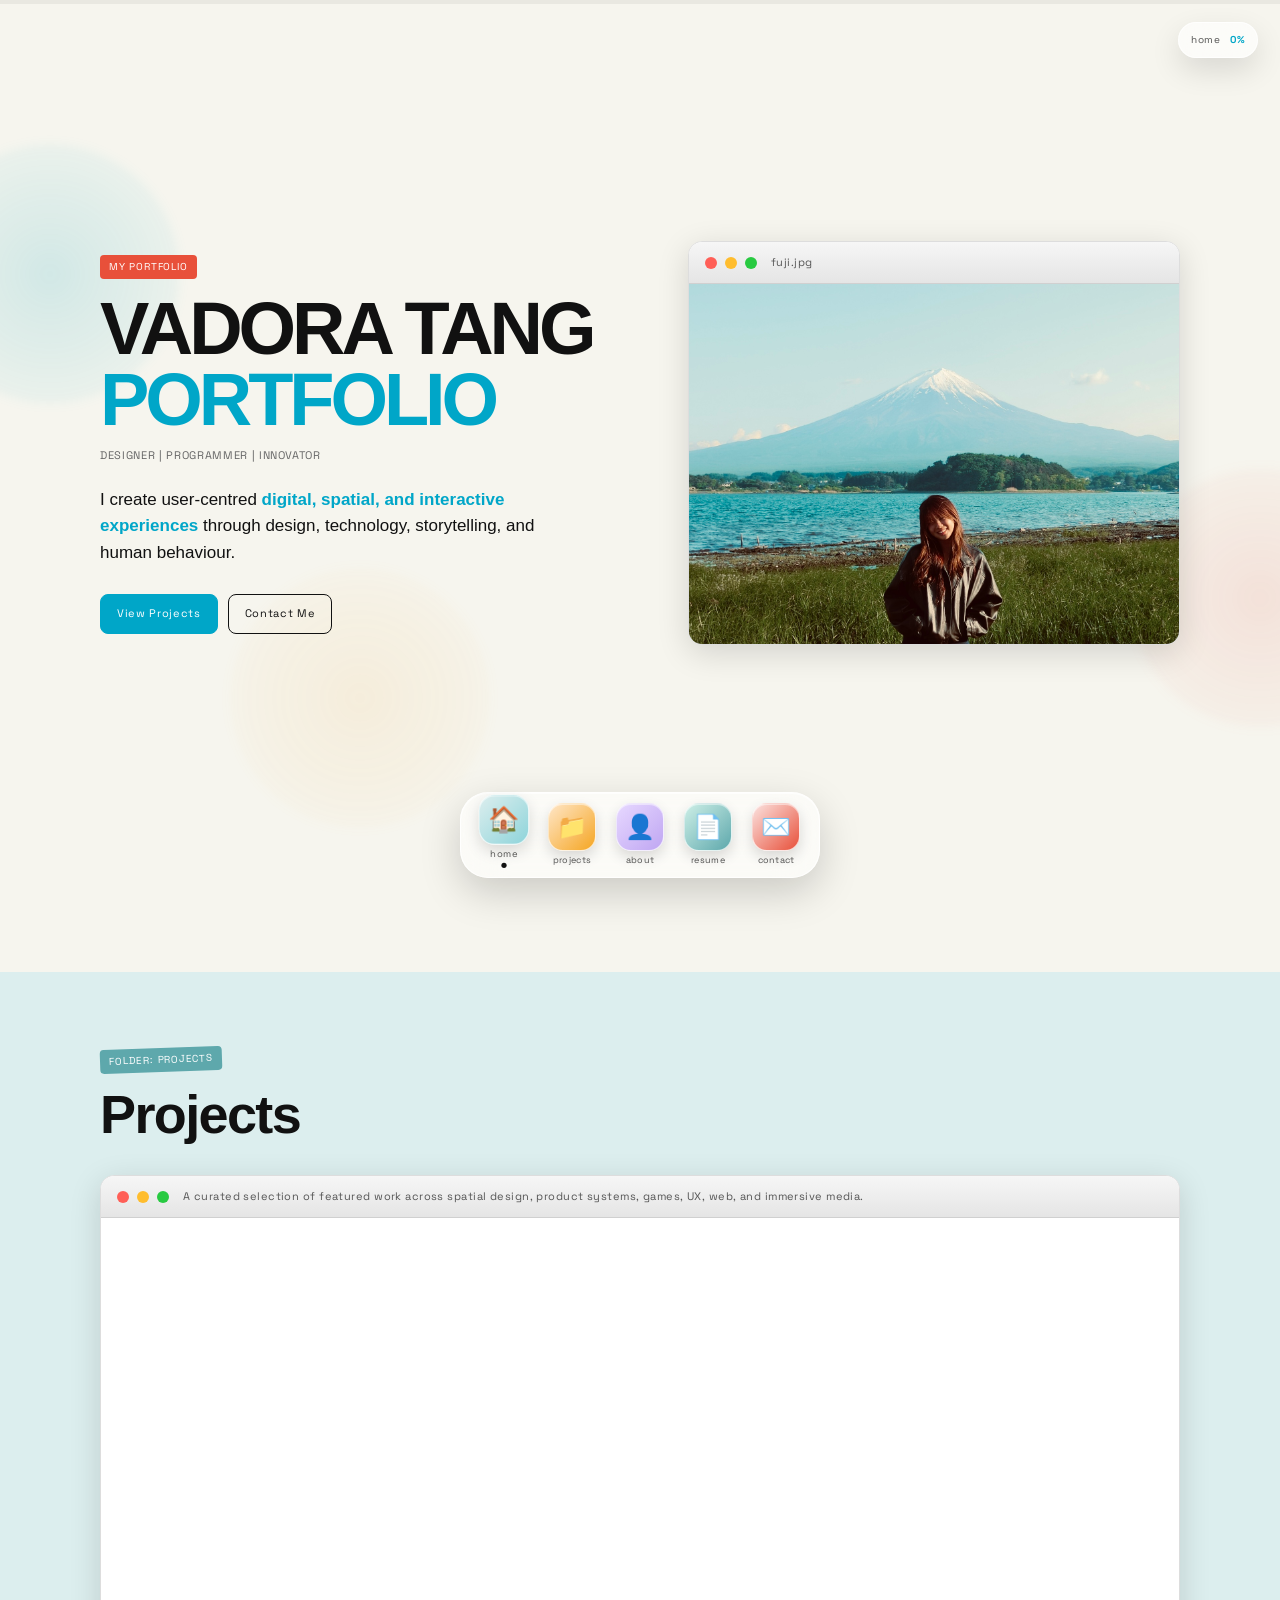
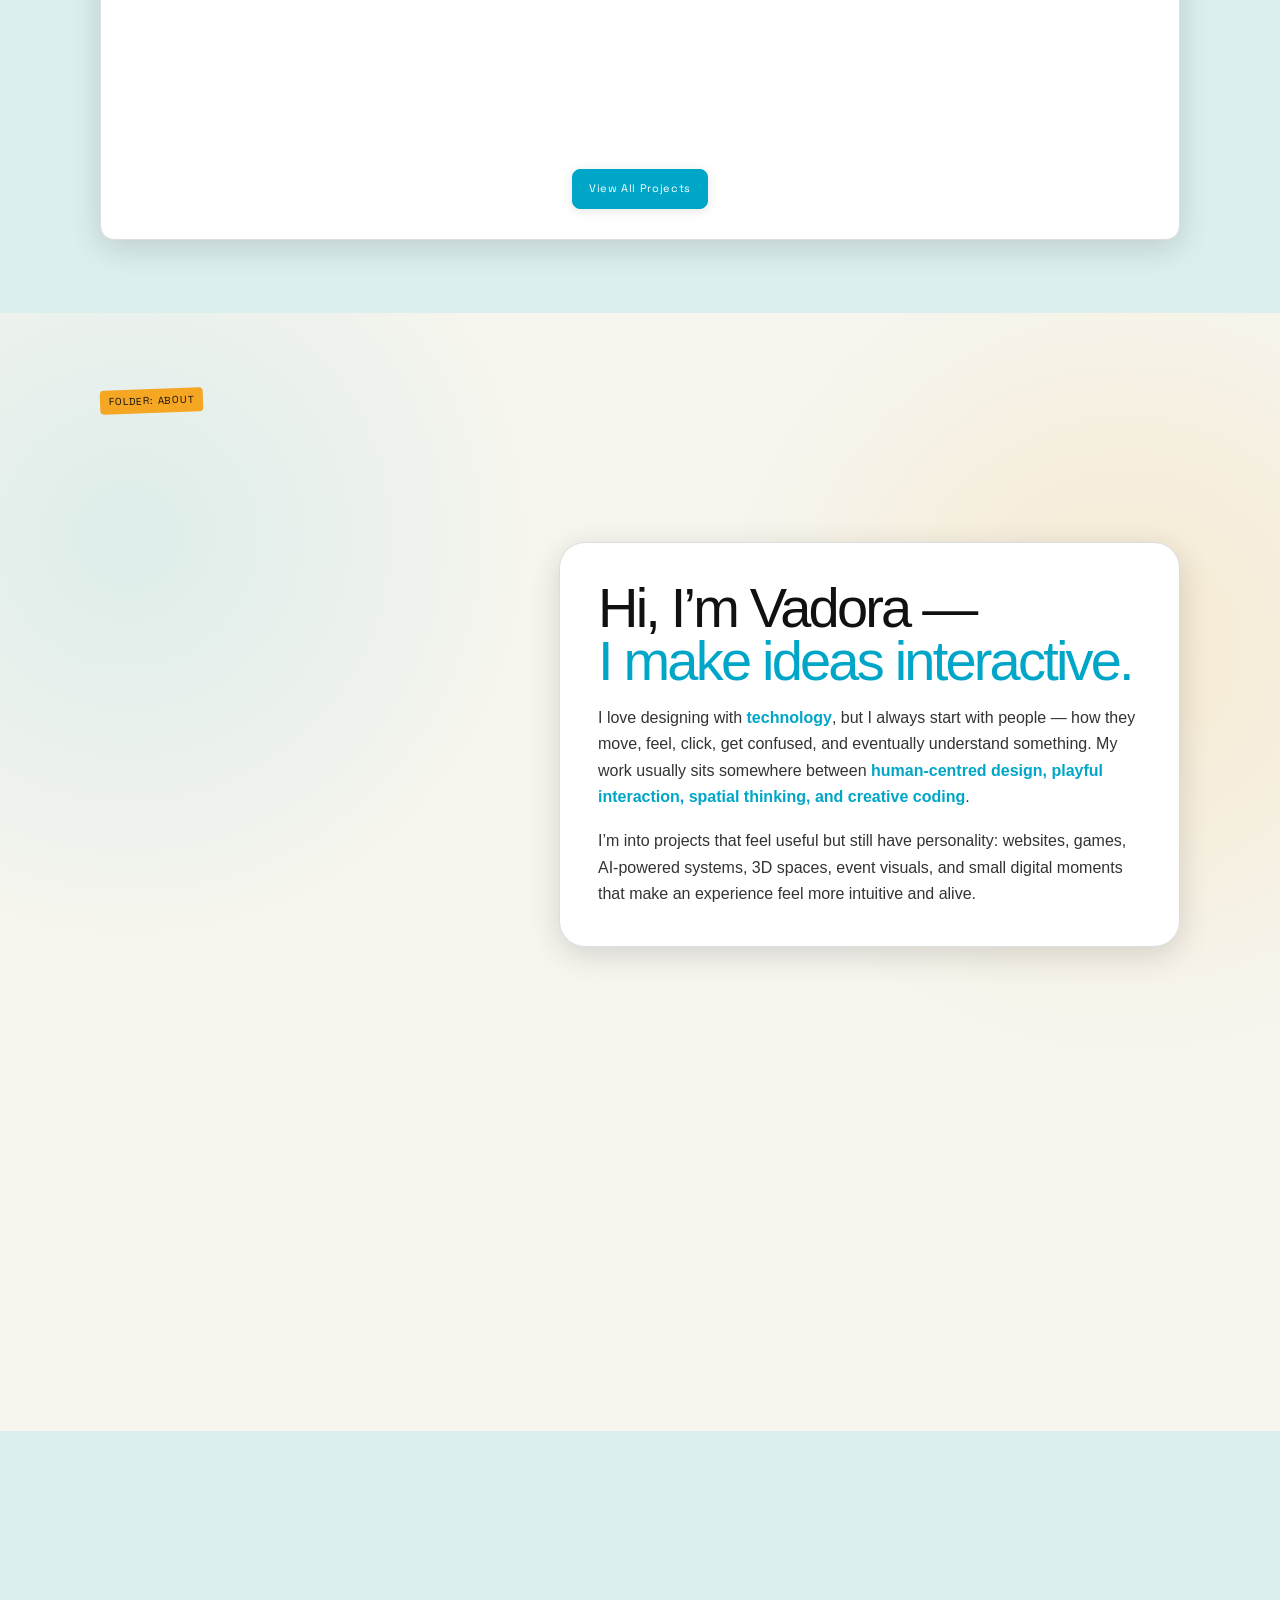
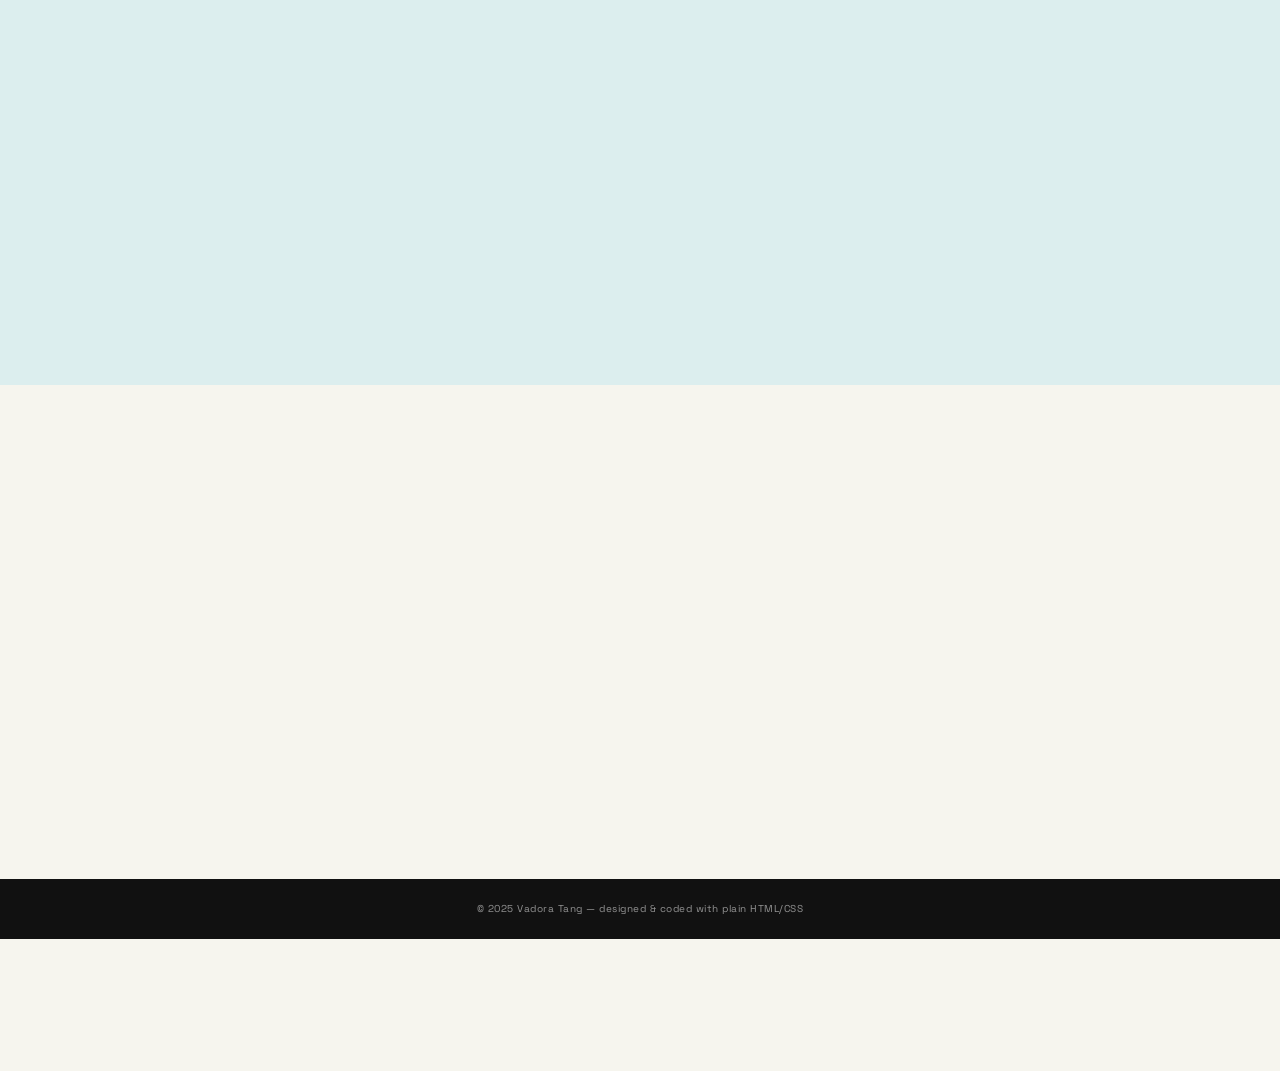
==== commit d5bcf068: "projects-home" ====
--- a/index.html
+++ b/index.html
@@ -23,7 +23,7 @@
   <section id="home">
     <div class="section-wrap hero-grid">
       <div>
-        <span class="sticker">portfolio 2025</span>
+        <span class="sticker">my portfolio</span>
         <h1 class="hero-name">Vadora Tang <span>Portfolio</span></h1>
         <p class="hero-kicker">Designer | Programmer | Innovator</p>
         <p class="hero-copy">
@@ -82,7 +82,6 @@
       <span class="sticker teal">folder: projects</span>
       <h2 class="section-heading">Projects</h2>
       <p class="section-sub">
-        A full archive of projects across spatial design, product systems, games, UX, web, and immersive media.
       </p>
 
       <div class="finder-window">
@@ -90,10 +89,17 @@
           <span class="dot red"></span>
           <span class="dot yellow"></span>
           <span class="dot green"></span>
-          <span class="window-title">projects — organised by category</span>
-        </div>
-
-        <div class="finder-body" id="projectCategories"></div>
+          <span class="window-title">A curated selection of featured work across spatial design, product systems, games, UX, web, and immersive media.
+</span>
+        </div>
+
+        <div class="finder-body">
+          <div id="projectCategories"></div>
+
+          <div class="featured-project-actions">
+            <a href="projects-home.html" class="btn primary">View All Projects</a>
+          </div>
+        </div>
       </div>
     </div>
   </section>
@@ -265,6 +271,8 @@
         <div class="resume-box">
           <h3>Certifications</h3>
           <ul class="resume-list">
+            <li>Director's List - 2023/2024</li>
+            <li>Edusave Good Progress Award - 2022/2023</li>
             <li>Unity Certified Associate: Game Developer</li>
             <li>Google Data Analytics</li>
             <li>Google Business Intelligence</li>
@@ -277,7 +285,6 @@
           <ul class="resume-list">
             <li>SUTD Volleyball Women's Captain</li>
             <li>SUTD Ultimate Frisbee</li>
-            <li>Director's List</li>
             <li>AR Project Contest — Consolation Prize</li>
             <li>NYAA Silver and Bronze</li>
           </ul>
--- a/css/home.css
+++ b/css/home.css
@@ -331,6 +331,27 @@
 .open-file-btn:hover {
   background: var(--teal);
   color: white;
+}
+
+.project-category-featured {
+  margin-bottom: 0;
+}
+
+.featured-project-actions {
+  display: flex;
+  justify-content: center;
+  margin-top: 30px;
+}
+
+.featured-project-actions .btn {
+  box-shadow: var(--shadow);
+}
+
+.empty-projects {
+  color: #666;
+  font-family: var(--mono);
+  font-size: 11px;
+  letter-spacing: 0.04em;
 }
 
 /* ABOUT */
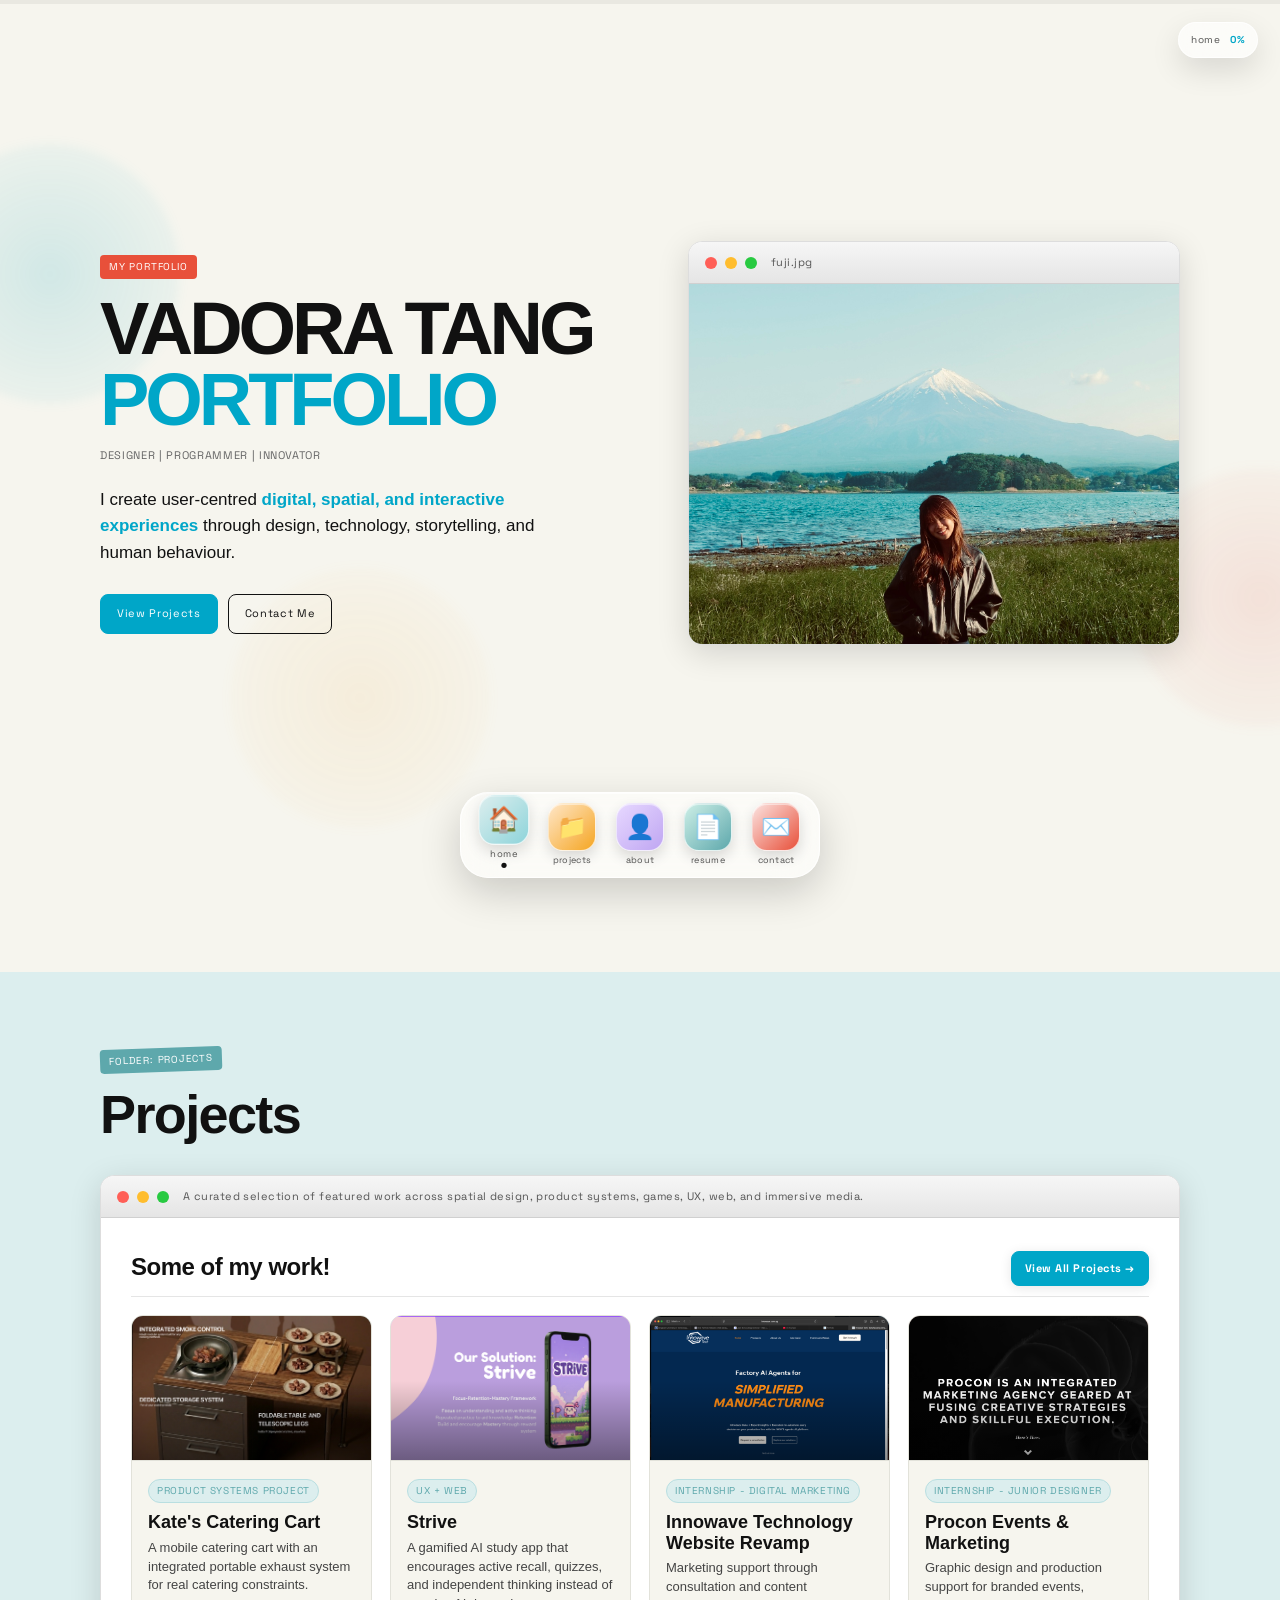
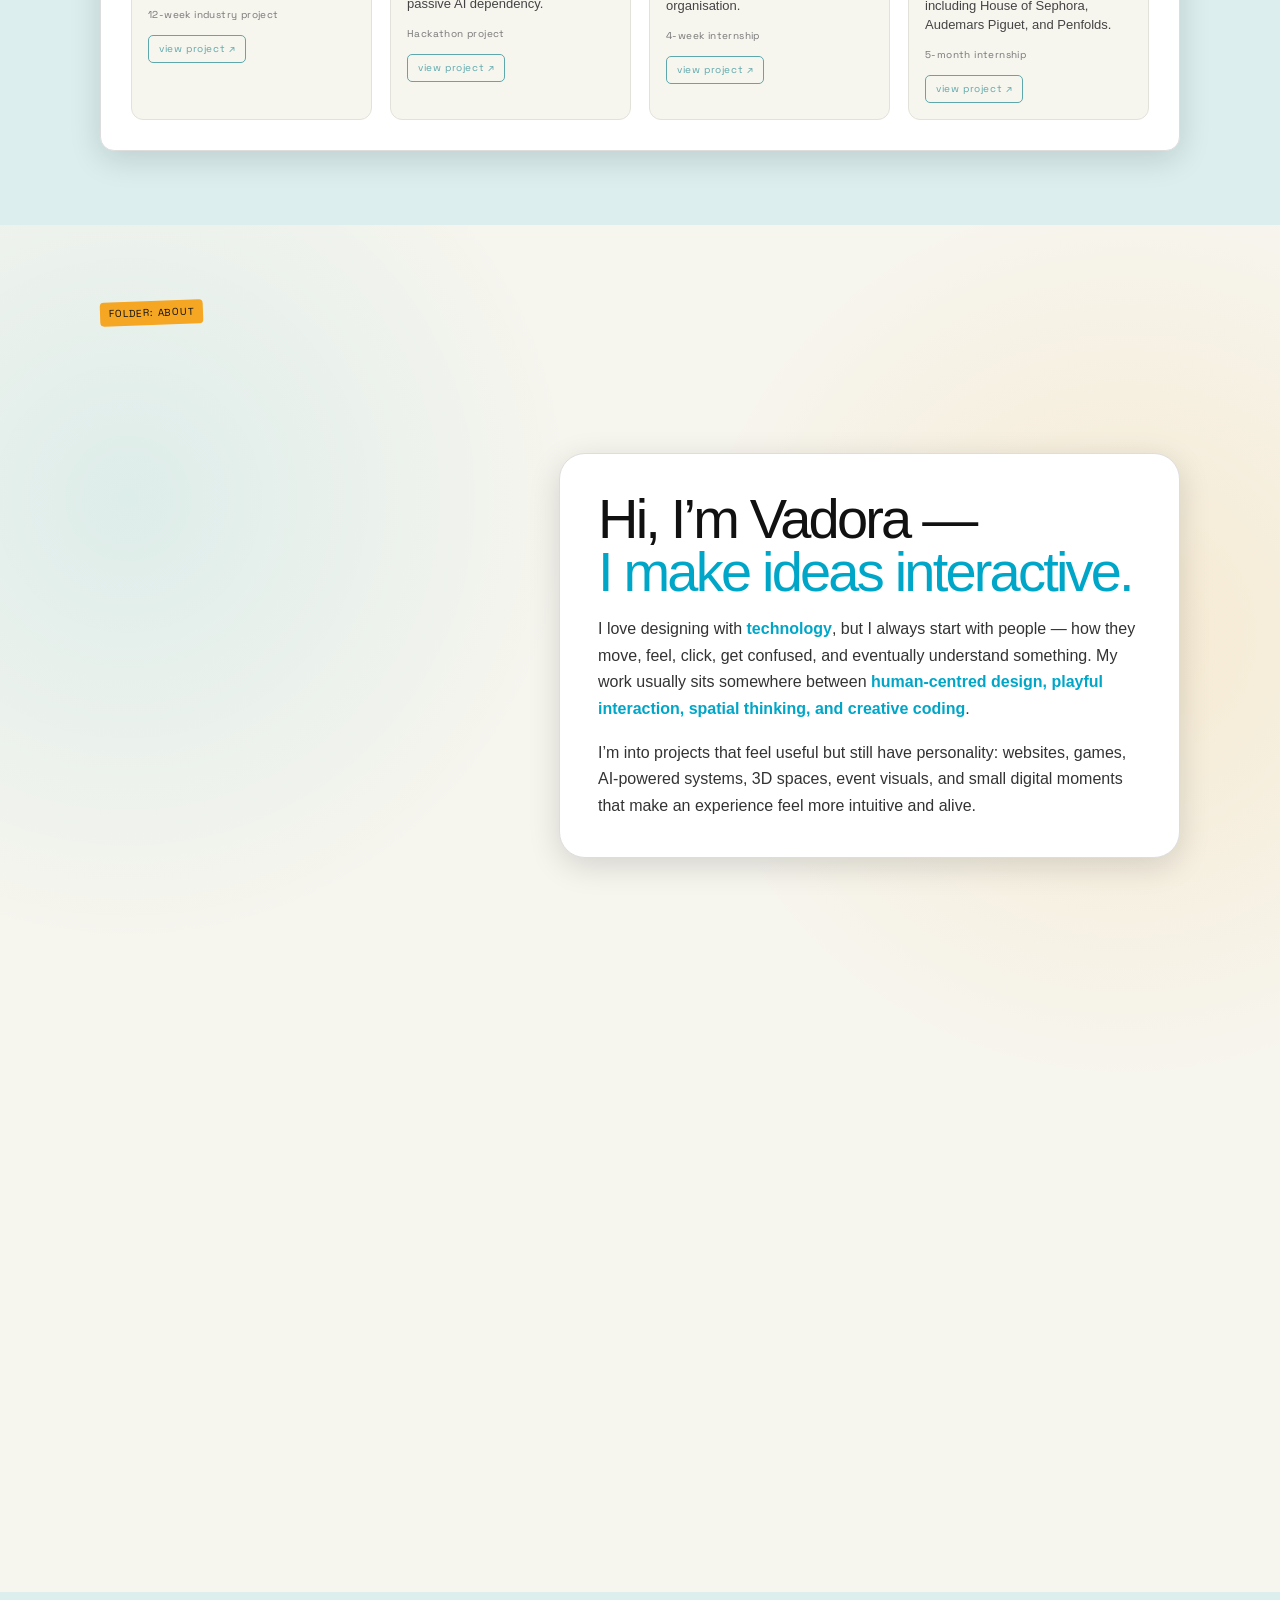
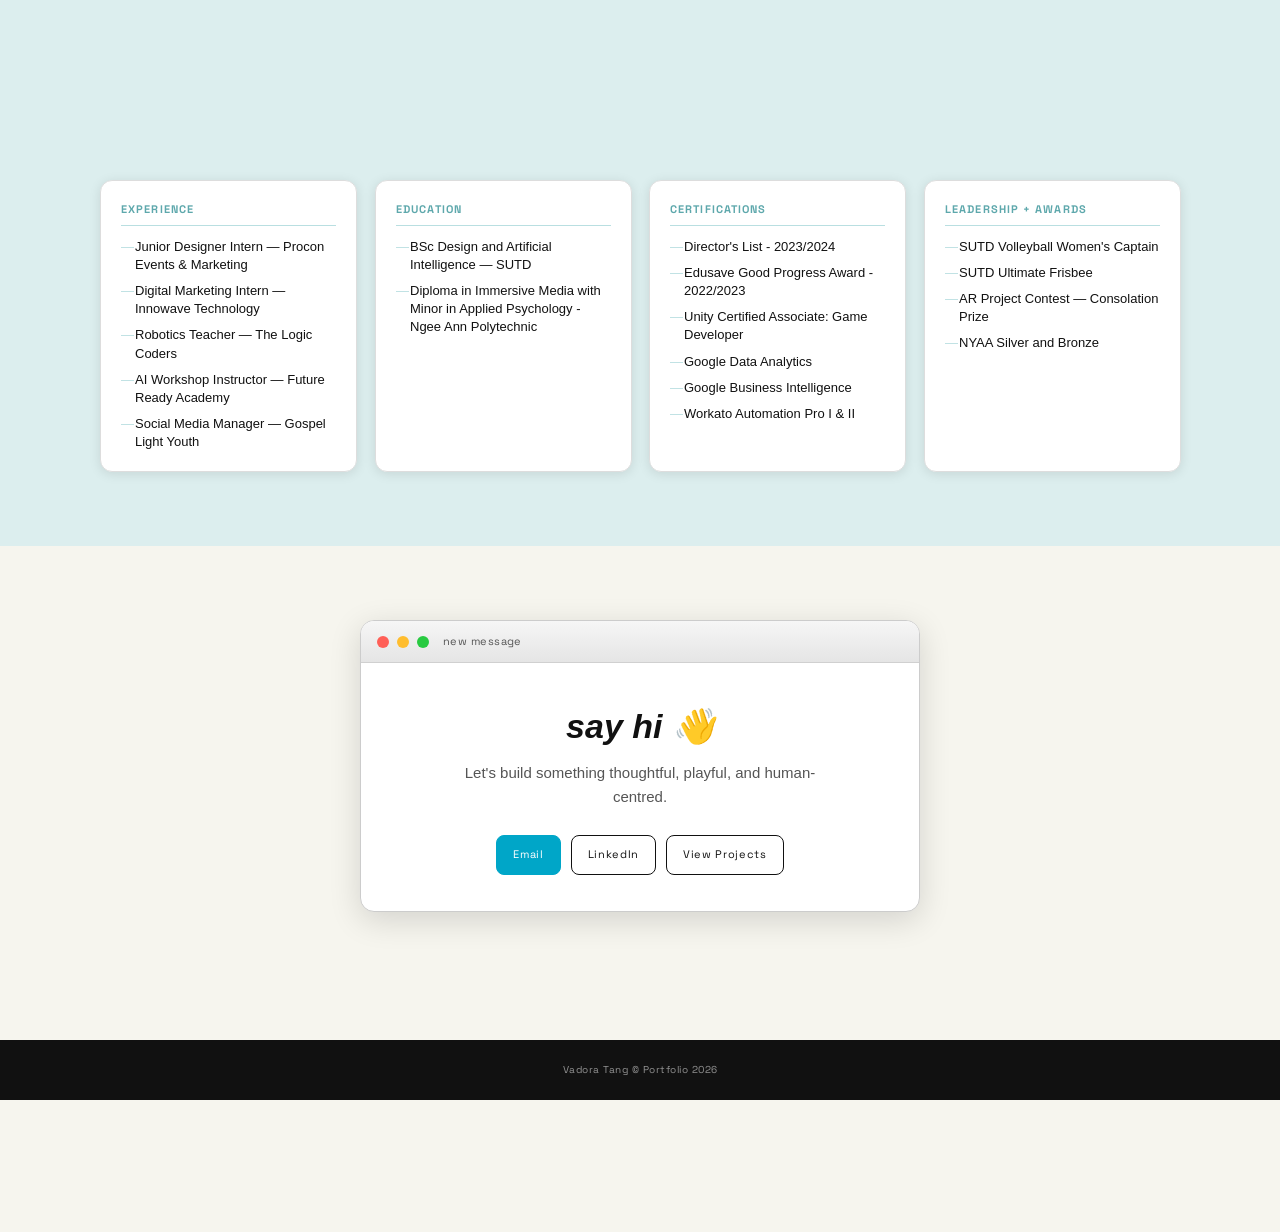
==== commit 0f25aa3a: "timeline" ====
--- a/index.html
+++ b/index.html
@@ -96,9 +96,6 @@
         <div class="finder-body">
           <div id="projectCategories"></div>
 
-          <div class="featured-project-actions">
-            <a href="projects-home.html" class="btn primary">View All Projects</a>
-          </div>
         </div>
       </div>
     </div>
@@ -124,36 +121,128 @@
             </div>
           </div>
 
-          <div class="idea-board" aria-label="Clickable design interests">
-            <p class="idea-board-title">pick a design lens</p>
-            <p class="idea-board-copy" id="aboutPlaygroundText">
-              UX + UI helps me make digital experiences feel clear, friendly, and easy to move through.
-            </p>
-            <div class="profile-chips">
-              <button type="button" class="profile-chip is-active" data-copy="UX + UI helps me make digital experiences feel clear, friendly, and easy to move through.">UX + UI</button>
-              <button type="button" class="profile-chip" data-copy="Interactive design lets me make websites, games, and systems feel more alive instead of static.">interactive design</button>
-              <button type="button" class="profile-chip" data-copy="Human-centred design keeps the work grounded in what people need, feel, and understand.">human-centred</button>
-              <button type="button" class="profile-chip" data-copy="Creative coding is where I test ideas quickly and turn messy concepts into something people can actually try.">creative coding</button>
-              <button type="button" class="profile-chip" data-copy="Spatial storytelling helps me think about movement, atmosphere, and how people experience a place.">spatial thinking</button>
-            </div>
-          </div>
-
-          <div class="profile-facts">
-            <div class="fact-row">
-              <div class="fact-label">Currently in:</div>
-              <div class="fact-value">SUTD Design and Artificial Intelligence</div>
-            </div>
-            <div class="fact-row">
-              <div class="fact-label">Diploma in</div>
-              <div class="fact-value">Immersive Media with Minor in Applied Psychology</div>
-            </div>
-            <div class="fact-row">
-              <div class="fact-label">Approach</div>
-              <div class="fact-value">Design with people at the centre, using technology as a tool to make experiences clearer, more intuitive, and more alive.</div>
-            </div>
-            <div class="fact-row">
-              <div class="fact-label">Things I do</div>
-              <div class="fact-value">Creative coding, graphic design, web design, 3D, prototyping, video editing and making digital things feel more alive</div>
+          <div class="academic-journey" aria-labelledby="academicJourneyTitle">
+            <div class="journey-header">
+              <span class="tag">My Journey</span>
+              <h3 id="academicJourneyTitle">Learning through making.</h3>
+              <p>
+              </p>
+            </div>
+
+            <div class="journey-timeline" aria-label="Academic journey timeline">
+              <button class="journey-item is-active" type="button" aria-expanded="true">
+                <span class="journey-dot" aria-hidden="true"></span>
+                <span class="journey-card">
+                  <span class="journey-topline">
+                    <span class="journey-year">2024 – Present</span>
+                  </span>
+                  <span class="journey-title">Design + Artificial Intelligence</span>
+                  <span class="journey-subtitle">Bachelor of Science in Design and Artificial Intelligence at SUTD</span>
+                  <span class="journey-details">
+                    <span class="journey-description">Currently exploring how design, AI, data, and human-centred systems can come together to create meaningful interactive experiences.</span>
+                    <span class="journey-tags">
+                      <span>Design + AI</span>
+                      <span>Human-Centred Systems</span>
+                      <span>Data-Informed Design</span>
+                    </span>
+                  </span>
+                </span>
+              </button>
+
+              <button class="journey-item" type="button" aria-expanded="false">
+                <span class="journey-dot" aria-hidden="true"></span>
+                <span class="journey-card">
+                  <span class="journey-topline">
+                    <span class="journey-year">2024</span>
+                  </span>
+                  <span class="journey-title">Research Programme</span>
+                  <span class="journey-subtitle">UROP: Identifying Emotions with Keystrokes</span>
+                  <span class="journey-details">
+                    <span class="journey-description">A research milestone connecting my interest in human behaviour, AI, interaction data, and emotionally aware systems.</span>
+                    <span class="journey-tags">
+                      <span>UROP</span>
+                      <span>Emotion Recognition</span>
+                      <span>Human Behaviour</span>
+                    </span>
+                  </span>
+                </span>
+              </button>
+
+              <button class="journey-item" type="button" aria-expanded="false">
+                <span class="journey-dot" aria-hidden="true"></span>
+                <span class="journey-card">
+                  <span class="journey-topline">
+                    <span class="journey-year">2024</span>
+                  </span>
+                  <span class="journey-title">Data + Business Intelligence</span>
+                  <span class="journey-subtitle">Google Data Analytics and Google Business Intelligence certifications</span>
+                  <span class="journey-details">
+                    <span class="journey-description">Strengthened my ability to work with data, understand patterns, and support design decisions with clearer insights.</span>
+                    <span class="journey-tags">
+                      <span>Data Analytics</span>
+                      <span>Business Intelligence</span>
+                      <span>Insight-Driven Design</span>
+                    </span>
+                  </span>
+                </span>
+              </button>
+
+              <button class="journey-item" type="button" aria-expanded="false">
+                <span class="journey-dot" aria-hidden="true"></span>
+                <span class="journey-card">
+                  <span class="journey-topline">
+                    <span class="journey-year">2023</span>
+                  </span>
+                  <span class="journey-title">Academic Recognition</span>
+                  <span class="journey-subtitle">Director’s List and Edusave Good Progress Award</span>
+                  <span class="journey-details">
+                    <span class="journey-description">Recognised for academic progress and performance during my Ngee Ann Polytechnic journey.</span>
+                    <span class="journey-tags">
+                      <span>Director’s List</span>
+                      <span>Edusave Good Progress Award</span>
+                      <span>Growth</span>
+                    </span>
+                  </span>
+                </span>
+              </button>
+
+              <button class="journey-item" type="button" aria-expanded="false">
+                <span class="journey-dot" aria-hidden="true"></span>
+                <span class="journey-card">
+                  <span class="journey-topline">
+                    <span class="journey-year">2022</span>
+                  </span>
+                  <span class="journey-title">Technical Certifications</span>
+                  <span class="journey-subtitle">Unity Certified Associate: Game Developer and Workato Automation Pro I &amp; II</span>
+                  <span class="journey-details">
+                    <span class="journey-description">Built technical foundations in game development, automation, and interactive systems.</span>
+                    <span class="journey-tags">
+                      <span>Unity</span>
+                      <span>Game Development</span>
+                      <span>Automation</span>
+                    </span>
+                  </span>
+                </span>
+              </button>
+
+              <button class="journey-item" type="button" aria-expanded="false">
+                <span class="journey-dot" aria-hidden="true"></span>
+                <span class="journey-card">
+                  <span class="journey-topline">
+                    <span class="journey-year">2021 – 2024</span>
+                  </span>
+                  <span class="journey-title">Ngee Ann Polytechnic</span>
+                  <span class="journey-subtitle">Diploma in Immersive Media with a Minor in Applied Psychology</span>
+                  <span class="journey-details">
+                    <span class="journey-description">Built my foundation in immersive media, storytelling, user experience, and understanding how people think and behave.</span>
+                    <span class="journey-tags">
+                      <span>Immersive Media</span>
+                      <span>Applied Psychology</span>
+                      <span>Interactive Experiences</span>
+                    </span>
+                  </span>
+                </span>
+              </button>
             </div>
           </div>
         </aside>
@@ -264,7 +353,7 @@
           <h3>Education</h3>
           <ul class="resume-list">
             <li>BSc Design and Artificial Intelligence — SUTD</li>
-            <li>Diploma in Immersive Media with Minor in Applied Psychology</li>
+            <li>Diploma in Immersive Media with Minor in Applied Psychology - Ngee Ann Polytechnic</li>
           </ul>
         </div>
 
@@ -319,11 +408,11 @@
   </section>
 
   <footer>
-    © 2025 Vadora Tang — designed & coded with plain HTML/CSS
+   Vadora Tang © Portfolio 2026 
   </footer>
 
   <script src="js/projects-data.js"></script>
   <script src="js/utils.js"></script>
   <script src="js/home.js"></script>
 </body>
-</html>+</html>
--- a/css/home.css
+++ b/css/home.css
@@ -237,7 +237,33 @@
   font-family: var(--mono);
   font-size: 10px;
   letter-spacing: 0.04em;
-  text-align: right;
+  text-align: left;
+}
+
+.archive-cta {
+  flex: 0 0 auto;
+  display: inline-flex;
+  align-items: center;
+  justify-content: center;
+  min-height: 34px;
+  padding: 8px 13px;
+  border: 1.5px solid var(--cyan);
+  border-radius: 8px;
+  background: var(--cyan);
+  color: white;
+  font-family: var(--mono);
+  font-size: 11px;
+  font-weight: 800;
+  letter-spacing: 0.05em;
+  box-shadow: var(--shadow);
+  transition: background 0.18s ease, border-color 0.18s ease, box-shadow 0.18s ease, transform 0.18s ease;
+}
+
+.archive-cta:hover {
+  background: var(--teal);
+  border-color: var(--teal);
+  box-shadow: 0 10px 24px rgba(0,0,0,0.14);
+  transform: translateY(-2px);
 }
 
 .cards-grid {
@@ -337,16 +363,6 @@
   margin-bottom: 0;
 }
 
-.featured-project-actions {
-  display: flex;
-  justify-content: center;
-  margin-top: 30px;
-}
-
-.featured-project-actions .btn {
-  box-shadow: var(--shadow);
-}
-
 .empty-projects {
   color: #666;
   font-family: var(--mono);
@@ -459,58 +475,6 @@
   white-space: normal;
 }
 
-.idea-board {
-  background: rgba(220,238,238,0.52);
-  border: 1px solid rgba(185,223,225,0.95);
-  border-radius: 20px;
-  padding: 16px;
-}
-
-.idea-board-title {
-  color: var(--teal);
-  font-family: var(--mono);
-  font-size: 10px;
-  letter-spacing: 0.09em;
-  text-transform: uppercase;
-  margin-bottom: 8px;
-}
-
-.idea-board-copy {
-  min-height: 48px;
-  color: #333;
-  font-size: 13px;
-  line-height: 1.45;
-  margin-bottom: 12px;
-}
-
-.profile-chips {
-  display: flex;
-  flex-wrap: wrap;
-  gap: 8px;
-}
-
-.profile-chip {
-  appearance: none;
-  border: 1px solid rgba(94,168,172,0.55);
-  background: rgba(255,255,255,0.72);
-  color: var(--dark);
-  border-radius: 999px;
-  padding: 7px 10px;
-  font-family: var(--mono);
-  font-size: 10px;
-  letter-spacing: 0.04em;
-  cursor: pointer;
-  transition: transform 0.18s ease, background 0.18s ease, color 0.18s ease, border-color 0.18s ease;
-}
-
-.profile-chip:hover,
-.profile-chip.is-active {
-  transform: translateY(-3px);
-  background: var(--cyan);
-  color: white;
-  border-color: var(--cyan);
-}
-
 .profile-facts {
   display: grid;
   gap: 10px;
@@ -537,6 +501,196 @@
 .spec-value {
   font-size: 13px;
   line-height: 1.45;
+}
+
+.academic-journey {
+  background:
+    linear-gradient(180deg, rgba(255,255,255,0.86), rgba(246,245,238,0.72)),
+    radial-gradient(circle at 12% 0%, rgba(0,166,200,0.11), transparent 34%),
+    radial-gradient(circle at 92% 100%, rgba(245,166,35,0.16), transparent 36%);
+  border: 1px solid rgba(210,210,198,0.92);
+  border-radius: 20px;
+  padding: 16px;
+  overflow: hidden;
+}
+
+.journey-header {
+  margin-bottom: 16px;
+}
+
+.journey-header .tag {
+  margin-bottom: 10px;
+}
+
+.journey-header h3 {
+  margin-bottom: 8px;
+  font-size: 28px;
+}
+
+.journey-header p {
+  color: #444;
+  font-size: 13px;
+  line-height: 1.5;
+}
+
+.journey-timeline {
+  position: relative;
+  display: grid;
+  gap: 10px;
+}
+
+.journey-timeline::before {
+  content: "";
+  position: absolute;
+  top: 18px;
+  bottom: 18px;
+  left: 9px;
+  width: 2px;
+  border-radius: 999px;
+  background: linear-gradient(180deg, var(--cyan), var(--teal), var(--orange));
+  opacity: 0.42;
+}
+
+.journey-item {
+  position: relative;
+  display: grid;
+  grid-template-columns: 20px minmax(0, 1fr);
+  gap: 10px;
+  width: 100%;
+  appearance: none;
+  border: 0;
+  background: transparent;
+  padding: 0;
+  text-align: left;
+  cursor: pointer;
+}
+
+.journey-dot {
+  position: relative;
+  z-index: 2;
+  width: 12px;
+  height: 12px;
+  margin-top: 18px;
+  margin-left: 4px;
+  border-radius: 999px;
+  background: white;
+  border: 2px solid var(--teal);
+  box-shadow: 0 0 0 4px rgba(220,238,238,0.96);
+  transition: transform 0.18s ease, background 0.18s ease, border-color 0.18s ease, box-shadow 0.18s ease;
+}
+
+.journey-card {
+  display: block;
+  padding: 12px 13px;
+  border: 1px solid rgba(185,223,225,0.85);
+  border-radius: 16px;
+  background: rgba(255,255,255,0.74);
+  box-shadow: 0 5px 16px rgba(0,0,0,0.06);
+  transition: transform 0.2s ease, background 0.2s ease, border-color 0.2s ease, box-shadow 0.2s ease;
+}
+
+.journey-topline {
+  display: flex;
+  align-items: center;
+  justify-content: space-between;
+  gap: 10px;
+  margin-bottom: 7px;
+}
+
+.journey-year {
+  font-family: var(--mono);
+  font-size: 9px;
+  letter-spacing: 0.08em;
+  text-transform: uppercase;
+}
+
+.journey-year {
+  color: var(--teal);
+  font-weight: 800;
+}
+
+.journey-title {
+  display: block;
+  color: var(--dark);
+  font-family: var(--serif);
+  font-size: 18px;
+  line-height: 1.05;
+  letter-spacing: -0.025em;
+  font-weight: 800;
+  margin-bottom: 5px;
+}
+
+.journey-subtitle {
+  display: block;
+  color: #555;
+  font-size: 12px;
+  line-height: 1.35;
+}
+
+.journey-details {
+  display: block;
+  max-height: 0;
+  overflow: hidden;
+  opacity: 0;
+  transition: max-height 0.24s ease, opacity 0.2s ease, margin-top 0.2s ease;
+}
+
+.journey-description {
+  display: block;
+  color: #333;
+  font-size: 12px;
+  line-height: 1.45;
+}
+
+.journey-tags {
+  display: flex;
+  flex-wrap: wrap;
+  gap: 6px;
+  overflow: hidden;
+}
+
+.journey-tags span {
+  width: fit-content;
+  padding: 4px 7px;
+  border-radius: 999px;
+  background: rgba(246,245,238,0.95);
+  color: var(--teal);
+  border: 1px solid rgba(94,168,172,0.24);
+  font-family: var(--mono);
+  font-size: 9px;
+  letter-spacing: 0.035em;
+}
+
+.journey-item:hover .journey-card,
+.journey-item.is-active .journey-card,
+.journey-item:focus-visible .journey-card {
+  transform: translateY(-3px);
+  background: white;
+  border-color: var(--aqua);
+  box-shadow: 0 14px 28px rgba(0,0,0,0.12);
+}
+
+.journey-item:hover .journey-dot,
+.journey-item.is-active .journey-dot,
+.journey-item:focus-visible .journey-dot {
+  transform: scale(1.18);
+  background: var(--cyan);
+  border-color: white;
+  box-shadow: 0 0 0 5px rgba(0,166,200,0.18);
+}
+
+.journey-item:hover .journey-details,
+.journey-item.is-active .journey-details,
+.journey-item:focus-visible .journey-details {
+  max-height: 230px;
+  opacity: 1;
+  margin-top: 10px;
+}
+
+.journey-item:hover .journey-tags,
+.journey-item.is-active .journey-tags,
+.journey-item:focus-visible .journey-tags {
+  margin-top: 9px;
 }
 
 .about-main {
@@ -1188,8 +1342,14 @@
     font-size: 8.5px;
   }
 
-  .profile-facts {
-    grid-template-columns: 1fr;
+  .journey-topline {
+    align-items: flex-start;
+    flex-direction: column;
+    gap: 6px;
+  }
+
+  .journey-header h3 {
+    font-size: 26px;
   }
 
   .scrapbook-card {
@@ -1240,4 +1400,4 @@
 
   .reveal { opacity: 1 !important; }
   .scroll-progress span { transform: none !important; }
-}+}
